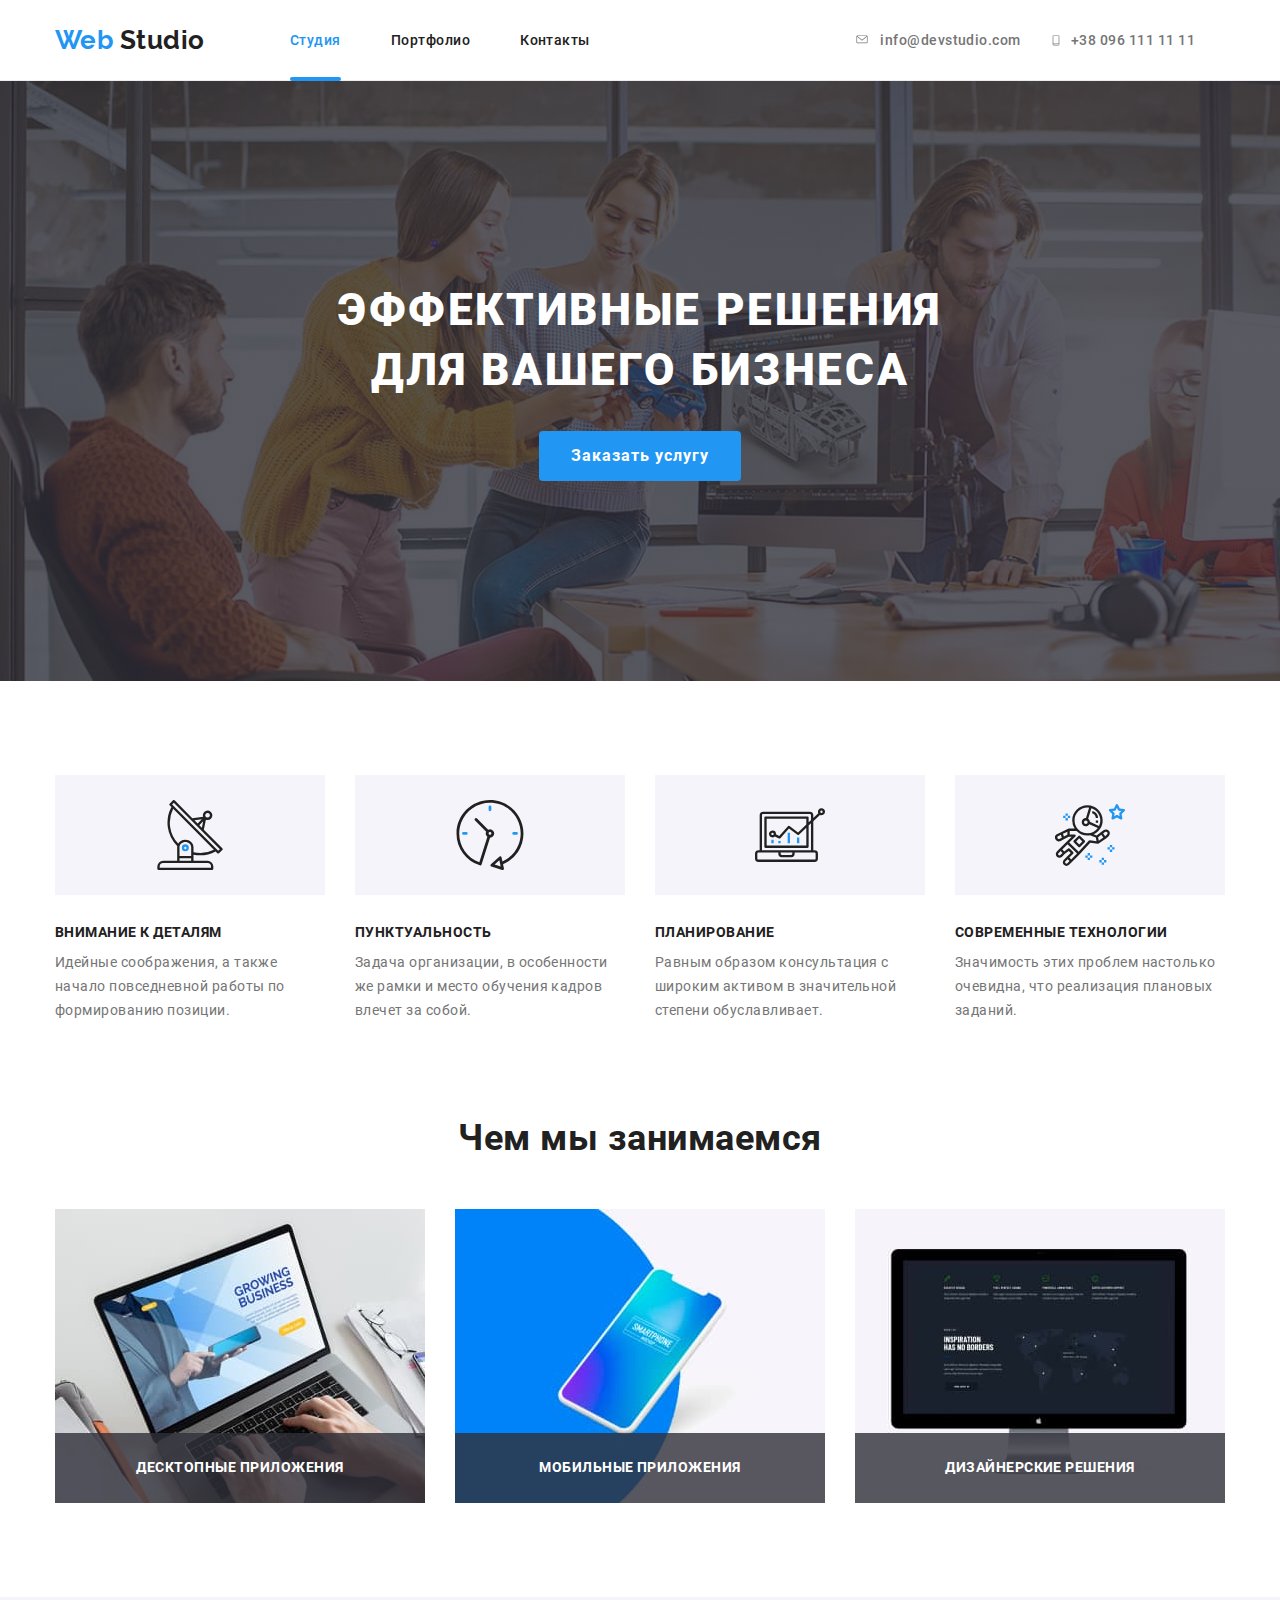
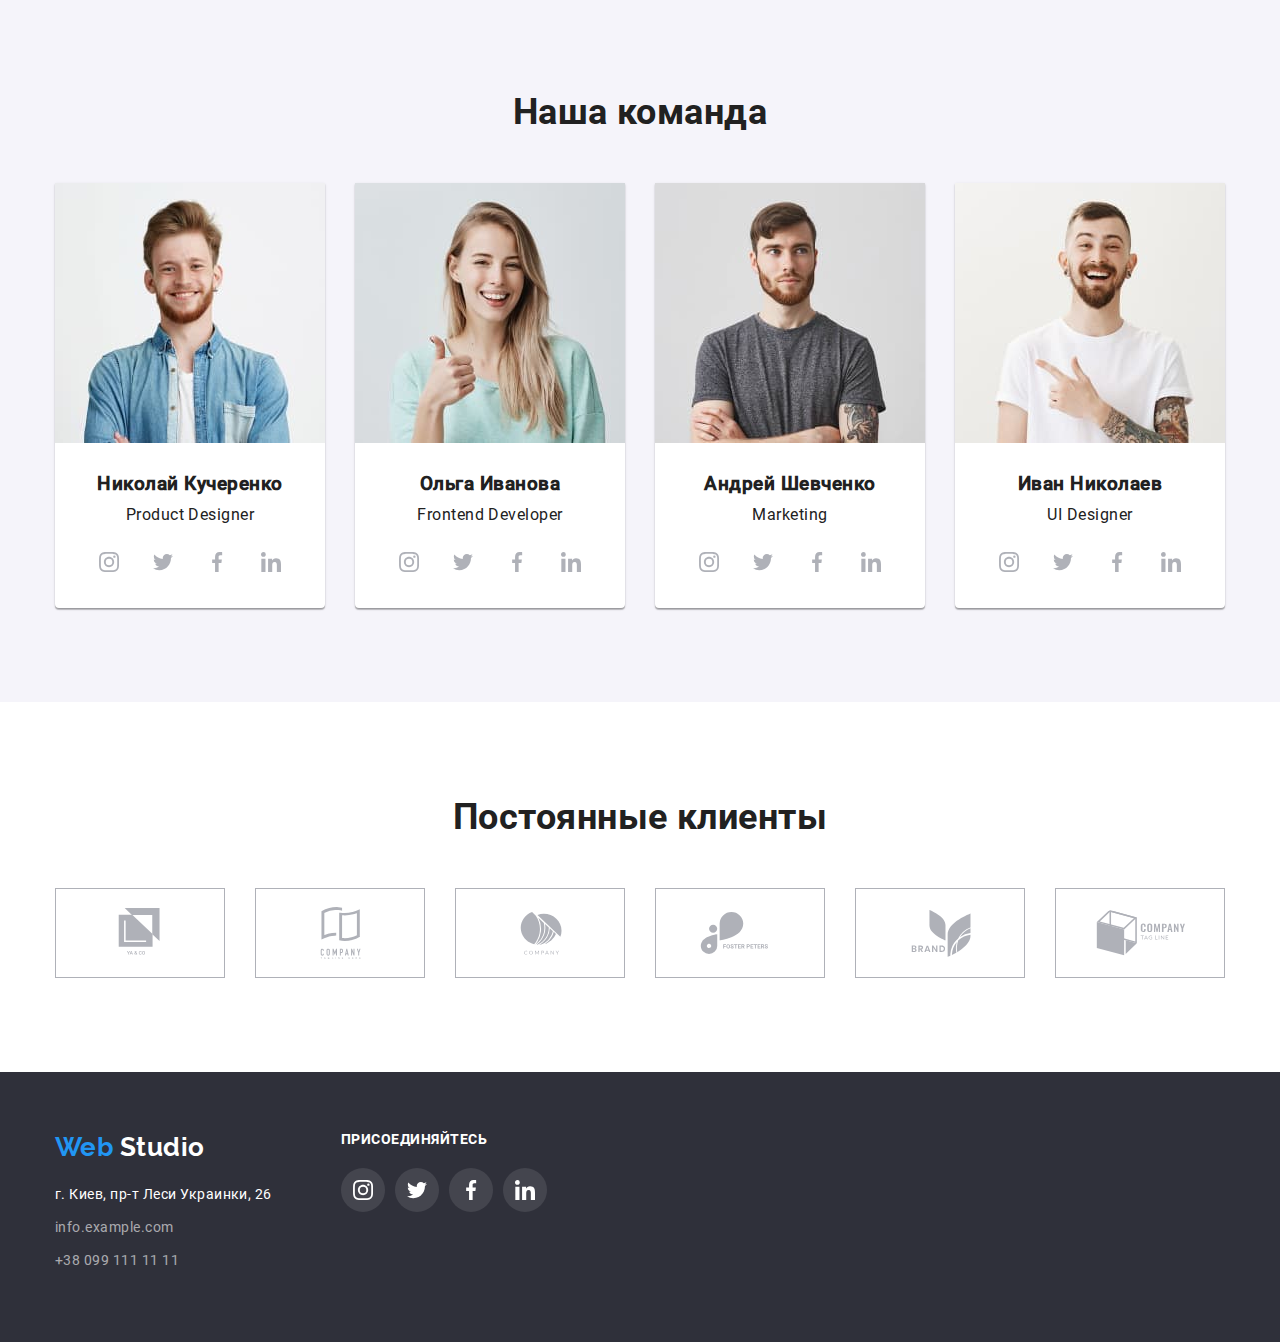
==== index.html @ d31ba844 "Добавляет йалы предидущей домашки" ====
<!DOCTYPE html>
<html lang="en">
<head>
    <meta charset="UTF-8">
    <meta name="viewport" content="width=device-width, initial-scale=1.0">
    <title>Web Studio</title>

    <link rel="stylesheet" href="./css/normaliza.css">
    <link rel="stylesheet" href="./css/style.css">
</head>
<body>
    <!--Top Menu-->
    <header class="header">           

        <div class="nav container">
                <a class="logo" href="./index.html">
                    <span class="logo--accent">Web</span> Studio
                </a>             
            
            <nav>
                <ul class="nav__list list">
                    <li class="nav__list-item">
                        <a class="link nav__link nav__link--active" href="./index.html">Студия</a>
                    </li>
                    <li class="nav__list-item">
                        <a class="link nav__link" href="./portfolio.html">Портфолио</a>
                    </li>
                    <li class="nav__list-item">
                        <a class="link nav__link" href="#contacts">Контакты</a>
                    </li>
                </ul>
            </nav>
            
            <ul class="nav__contacts list">
                <li class="nav__contacts-item">
                    <a class="link nav__contacts-link" href="mailto:info@devstudio.com">
                        <svg class="nav__contacts-icon" width=16 height=11.2>
                            <use href='./images/sprite.svg#icon-envelope'></use>
                        </svg>                        
                        info@devstudio.com
                    </a> 
                </li>
                <li class="nav__contacts-item">
                    <a class="link nav__contacts-link" href="tel:+380961111111">
                        <svg class="nav__contacts-icon" width=10 height=15>
                            <use href='./images/sprite.svg#icon-smartphone'></use>
                        </svg> 
                        +38 096 111 11 11
                    </a>
                </li>
            </ul>
        </div>
        
    </header>        
    <!--Header end-->             
      
    <main>
        <!--Hero section -->
        <section class="hero">                        
            <h1 class="hero__title">
                Эффективные решения <br>
                для вашего бизнеса
            </h1>
        
            <button type="button" class="btn main-btn hero__button">
                Заказать услугу
            </button>    
        </section>
      
        <!--Features Section-->
        <section class="features section--padding">
            <div class="container">
                <h2 class="features__title title--hidden">Особенности</h2> <!--скрыть-->
                
                <ul class="features__list list">

                    <!--Features item 1-->
                    <li class="features__list-item">
                        <div class="features__svg-container">
                            <svg class="features__item-icon">
                                <use href="./images/sprite.svg#icon-feature1"></use>
                            </svg>
                        </div>
                        <h3 class="item-title features__item-title">
                            Внимание к деталям
                        </h3>
                        <p class="features__item-text">
                            Идейные соображения, а также начало повседневной 
                            работы по формированию позиции.
                        </p>                  
                    </li>

                    <!--Features item 2-->
                    <li class="features__list-item  ">
                        <div class="features__svg-container">
                            <svg class="features__item-icon">
                                <use href="./images/sprite.svg#icon-feature2"></use>
                            </svg>
                        </div>
                        <h3 class="item-title features__item-title">
                            Пунктуальность
                        </h3>
                        <p class="features__item-text">
                            Задача организации, в особенности же рамки и место 
                            обучения кадров влечет за собой.
                        </p>
                    </li>

                        <!--Features item 3-->
                    <li class="features__list-item">
                        <div class="features__svg-container">
                            <svg class="features__item-icon">
                                <use href="./images/sprite.svg#icon-feature3"></use>
                            </svg>
                        </div>
                        <h3 class="item-title features__item-title">
                            Планирование
                        </h3>
                        <p class="features__item-text">
                            Равным образом консультация с широким активом в значительной 
                            степени обуславливает.
                        </p>
                    </li>


                <!--Features item 4-->
                    <li class="features__list-item">
                        <div class="features__svg-container">
                            <svg class="features__item-icon">
                                <use href="./images/sprite.svg#icon-feature4"></use>
                            </svg>
                        </div>
                        <h3 class="item-title features__item-title">
                            Современные технологии
                        </h3>
                        <p class="features__item-text">
                            Значимость этих проблем настолько очевидна, что реализация 
                            плановых заданий.
                        </p>
                    </li>
                </ul>
            </div>

        </section>
        <!--Features end-->

        <!--Activities Section-->
        <section class="activities">
            <div class="container activities__container">				
                <h2 class="section-title activities__title">
                    Чем мы занимаемся
                </h2>
                <ul class="activities__list list">
                    <li class="activities__list-item">
                        <img class="activities__item-img" src="./images/activities/activity1.jpg" alt="Десктопные приложения">
                        <h3 class="item-title activities__item-title">
                            Десктопные приложения
                        </h3>
                    </li>
                    <li class="activities__list-item">
                        <img class="activities__item-img" src="./images/activities/activity2.jpg" alt="Мобильные приложения">
                        <h3 class="item-title activities__item-title">
                            Мобильные приложения
                        </h3>
                    </li>
                    <li class="activities__list-item">
                        <img class="activities__item-img" src="./images/activities/activity3.jpg" alt="Дизайнерские решения">
                        <h3 class="item-title activities__item-title">
                            Дизайнерские решения
                        </h3>              
                    </li>
                </ul>
            </div>
        </section>

        <!--Team Section-->
        <section class="team section--padding">
            <div class="container">
                
                <h2 class="section-title team__title">
                    Наша команда
                </h2>
    
                <ul class="team__list list">
                
                    <!--Team-card 1-->
                    <li class="team__card">
                        <img class="team__card-img" src="images/team/desktop/card1.jpg" alt="Николай Кучеренко" width="270">
                                           
                        <h3 class="team__card-name">
                            Николай Кучеренко
                        </h3>                    
                        <p class="team__card-position">
                            Product Designer
                        </p>
                        <ul class="list social-links">
                            <li class="social-links__item">
                                <a class="social-link" href="#" aria-label="Instagramm">
                                    <svg class="social-link__icon">
                                        <use href="./images/sprite.svg#icon-instagram"></use>
                                    </svg>
                                </a>
                            </li>
                            <li class="social-links__item">
                                <a class="social-link" href="#" aria-label="Twitter">
                                    <svg class="social-link__icon">
                                        <use href="./images/sprite.svg#icon-twitter"></use>
                                    </svg>
                                </a>
                            </li>
                            <li class="social-links__item">
                                <a class="social-link" href="#" aria-label="Facebook">
                                    <svg class="social-link__icon">
                                        <use href="./images/sprite.svg#icon-facebook"></use>
                                    </svg>
                                </a>
                            </li>
                            <li class="social-links__item">
                                <a class="social-link" href="#" aria-label="LinkedIn">
                                    <svg class="social-link__icon">
                                        <use href="./images/sprite.svg#icon-linkedin"></use>
                                    </svg>
                                </a>
                            </li>
                        </ul>
                    </li>
    
                    <!--Team-card 2-->
                    <li class="team__card">
                        <img class="team__card-img" src="images/team/desktop/card2.jpg" alt="Ольга Иванова" width="270">
                                           
                        <h3 class="team__card-name">
                            Ольга Иванова
                        </h3>                    
                        <p class="team__card-position">
                            Frontend Developer
                        </p>
                        <ul class="list social-links">
                            <li class="social-links__item">
                                <a class="social-link" href="#" aria-label="Instagramm">
                                    <svg class="social-link__icon">
                                        <use href="./images/sprite.svg#icon-instagram"></use>
                                    </svg>
                                </a>
                            </li>
                            <li class="social-links__item">
                                <a class="social-link" href="#" aria-label="Twitter">
                                    <svg class="social-link__icon">
                                        <use href="./images/sprite.svg#icon-twitter"></use>
                                    </svg>
                                </a>
                            </li>
                            <li class="social-links__item">
                                <a class="social-link" href="#" aria-label="Facebook">
                                    <svg class="social-link__icon">
                                        <use href="./images/sprite.svg#icon-facebook"></use>
                                    </svg>
                                </a>
                            </li>
                            <li class="social-links__item">
                                <a class="social-link" href="#" aria-label="LinkedIn">
                                    <svg class="social-link__icon">
                                        <use href="./images/sprite.svg#icon-linkedin"></use>
                                    </svg>
                                </a>
                            </li>
                        </ul>
                    </li>
    
                    <!--Team-card 3-->
                    <li class="team__card">
                        <img class="team__card-img" src="images/team/desktop/card3.jpg" alt="Андрей Шевченко" width="270">
                                           
                        <h3 class="team__card-name">
                            Андрей Шевченко
                        </h3>                    
                        <p class="team__card-position">
                            Marketing
                        </p>
                        <ul class="list social-links">
                            <li class="social-links__item">
                                <a class="social-link" href="#" aria-label="Instagramm">
                                    <svg class="social-link__icon">
                                        <use href="./images/sprite.svg#icon-instagram"></use>
                                    </svg>
                                </a>
                            </li>
                            <li class="social-links__item">
                                <a class="social-link" href="#" aria-label="Twitter">
                                    <svg class="social-link__icon">
                                        <use href="./images/sprite.svg#icon-twitter"></use>
                                    </svg>
                                </a>
                            </li>
                            <li class="social-links__item">
                                <a class="social-link" href="#" aria-label="Facebook">
                                    <svg class="social-link__icon">
                                        <use href="./images/sprite.svg#icon-facebook"></use>
                                    </svg>
                                </a>
                            </li>
                            <li class="social-links__item">
                                <a class="social-link" href="#" aria-label="LinkedIn">
                                    <svg class="social-link__icon">
                                        <use href="./images/sprite.svg#icon-linkedin"></use>
                                    </svg>
                                </a>
                            </li>
                        </ul>
                    </li>
    
                    <!--Team-card 4-->
                    <li class="team__card">
                        <img class="team__card-img" src="images/team/desktop/card4.jpg" alt="Иван Николаев" width="270">
                                           
                        <h3 class="team__card-name">
                            Иван Николаев
                        </h3>                    
                        <p class="team__card-position">
                            UI Designer
                        </p>
                        <ul class="list social-links">
                            <li class="social-links__item">
                                <a class="social-link" href="#" aria-label="Instagramm">
                                    <svg class="social-link__icon">
                                        <use href="./images/sprite.svg#icon-instagram"></use>
                                    </svg>
                                </a>
                            </li>
                            <li class="social-links__item">
                                <a class="social-link" href="#" aria-label="Twitter">
                                    <svg class="social-link__icon">
                                        <use href="./images/sprite.svg#icon-twitter"></use>
                                    </svg>
                                </a>
                            </li>
                            <li class="social-links__item">
                                <a class="social-link" href="#" aria-label="Facebook">
                                    <svg class="social-link__icon">
                                        <use href="./images/sprite.svg#icon-facebook"></use>
                                    </svg>
                                </a>
                            </li>
                            <li class="social-links__item">
                                <a class="social-link" href="#" aria-label="LinkedIn">
                                    <svg class="social-link__icon">
                                        <use href="./images/sprite.svg#icon-linkedin"></use>
                                    </svg>
                                </a>
                            </li>
                        </ul>
                    </li>
                </ul>
            </div>
        </section>
        <!--Team end-->

        <!--Clients Section-->
        <section class="clients section--padding">
            <div class="container">
                <h2 class="section-title clients__title">
                    Постоянные клиенты
                </h2>
                <ul class="clients__list list">
                    <li class="clients__item">
                        <a class="clients__link" href="">
                            <svg class="clients__logo">
                                <use href="./images/sprite.svg#icon-logo1"></use>
                            </svg>
                        </a>
                    </li>
                    <li class="clients__item">
                        <a class="clients__link" href="">
                            <svg class="clients__logo">
                                <use href="./images/sprite.svg#icon-logo2"></use>
                            </svg>
                        </a>
                    </li>
                    <li class="clients__item">
                        <a class="clients__link" href="">
                            <svg class="clients__logo">
                                <use href="./images/sprite.svg#icon-logo3"></use>
                            </svg>
                        </a>
                    </li>
                    <li class="clients__item">
                        <a class="clients__link" href="">
                            <svg class="clients__logo">
                                <use href="./images/sprite.svg#icon-logo4"></use>
                            </svg>
                        </a>
                    </li>
                    <li class="clients__item">
                        <a class="clients__link" href="">
                            <svg class="clients__logo">
                                <use href="./images/sprite.svg#icon-logo5"></use>
                            </svg>
                        </a>
                    </li>
                    <li class="clients__item">
                        <a class="clients__link" href="">
                            <svg class="clients__logo">
                                <use href="./images/sprite.svg#icon-logo6"></use>
                            </svg>
                        </a>
                    </li>
                </ul></div>
        </section>
        <!--Clients end-->
    </main>
    <!--Main end-->

    <!--Footer-->
    <footer class="footer" id="contacts">
        <div class="container footer__container">
            <div class="footer__contacts-container">				
                <a class="logo logo--inverse footer__logo" href="./index.html">
                    <span class="logo--accent">Web</span> Studio
                </a>
                <address class="footer__address footer__contacts-item">
                    г. Киев, пр-т Леси Украинки, 26
                </address>
                <p class="footer__contacts-item">
                    <a class="footer__contacts-link" href="mailto:info.example.com">info.example.com</a>
                </p>
                <p class="footer__contacts-item">
                    <a class="footer__contacts-link" href="tel:+380991111111"> +38 099 111 11 11</a>
                </p>
            </div>
            <div class="footer__social-links">
                <b class="footer__action-text">
                    Присоединяйтесь
                </b>
                <ul class="list social-links">
                    <li class="social-links__item">
                        <a class="social-link footer__social-link" href="#" aria-label="Instagramm">
                            <svg class="social-link__icon">
                                <use href="./images/sprite.svg#icon-instagram"></use>
                            </svg>
                        </a>
                    </li>
                    <li class="social-links__item">
                        <a class="social-link footer__social-link" href="#" aria-label="Twitter">
                            <svg class="social-link__icon">
                                <use href="./images/sprite.svg#icon-twitter"></use>
                            </svg>
                        </a>
                    </li>
                    <li class="social-links__item">
                        <a class="social-link footer__social-link" href="#" aria-label="Facebook">
                            <svg class="social-link__icon">
                                <use href="./images/sprite.svg#icon-facebook"></use>
                            </svg>
                        </a>
                    </li>
                    <li class="social-links__item">
                        <a class="social-link footer__social-link" href="#" aria-label="LinkedIn">
                            <svg class="social-link__icon">
                                <use href="./images/sprite.svg#icon-linkedin"></use>
                            </svg>
                        </a>
                    </li>
                </ul>
            </div>
        </div>
        
    </footer>

</body>
</html>
---- css/normaliza.css ----
/*! normalize.css v8.0.1 | MIT License | github.com/necolas/normalize.css */

/* Document
   ========================================================================== */

/**
 * 1. Correct the line height in all browsers.
 * 2. Prevent adjustments of font size after orientation changes in iOS.
 */

 html {
    line-height: 1.15; /* 1 */
    -webkit-text-size-adjust: 100%; /* 2 */
  }
  
  /* Sections
     ========================================================================== */
  
  /**
   * Remove the margin in all browsers.
   */
  
  body {
    margin: 0;
  }
  
  /**
   * Render the `main` element consistently in IE.
   */
  
  main {
    display: block;
  }
  
  /**
   * Correct the font size and margin on `h1` elements within `section` and
   * `article` contexts in Chrome, Firefox, and Safari.
   */
  
  h1 {
    font-size: 2em;
    margin: 0.67em 0;
  }
  
  /* Grouping content
     ========================================================================== */
  
  /**
   * 1. Add the correct box sizing in Firefox.
   * 2. Show the overflow in Edge and IE.
   */
  
  hr {
    box-sizing: content-box; /* 1 */
    height: 0; /* 1 */
    overflow: visible; /* 2 */
  }
  
  /**
   * 1. Correct the inheritance and scaling of font size in all browsers.
   * 2. Correct the odd `em` font sizing in all browsers.
   */
  
  pre {
    font-family: monospace, monospace; /* 1 */
    font-size: 1em; /* 2 */
  }
  
  /* Text-level semantics
     ========================================================================== */
  
  /**
   * Remove the gray background on active links in IE 10.
   */
  
  a {
    background-color: transparent;
  }
  
  /**
   * 1. Remove the bottom border in Chrome 57-
   * 2. Add the correct text decoration in Chrome, Edge, IE, Opera, and Safari.
   */
  
  abbr[title] {
    border-bottom: none; /* 1 */
    text-decoration: underline; /* 2 */
    text-decoration: underline dotted; /* 2 */
  }
  
  /**
   * Add the correct font weight in Chrome, Edge, and Safari.
   */
  
  b,
  strong {
    font-weight: bolder;
  }
  
  /**
   * 1. Correct the inheritance and scaling of font size in all browsers.
   * 2. Correct the odd `em` font sizing in all browsers.
   */
  
  code,
  kbd,
  samp {
    font-family: monospace, monospace; /* 1 */
    font-size: 1em; /* 2 */
  }
  
  /**
   * Add the correct font size in all browsers.
   */
  
  small {
    font-size: 80%;
  }
  
  /**
   * Prevent `sub` and `sup` elements from affecting the line height in
   * all browsers.
   */
  
  sub,
  sup {
    font-size: 75%;
    line-height: 0;
    position: relative;
    vertical-align: baseline;
  }
  
  sub {
    bottom: -0.25em;
  }
  
  sup {
    top: -0.5em;
  }
  
  /* Embedded content
     ========================================================================== */
  
  /**
   * Remove the border on images inside links in IE 10.
   */
  
  img {
    border-style: none;
  }
  
  /* Forms
     ========================================================================== */
  
  /**
   * 1. Change the font styles in all browsers.
   * 2. Remove the margin in Firefox and Safari.
   */
  
  button,
  input,
  optgroup,
  select,
  textarea {
    font-family: inherit; /* 1 */
    font-size: 100%; /* 1 */
    line-height: 1.15; /* 1 */
    margin: 0; /* 2 */
  }
  
  /**
   * Show the overflow in IE.
   * 1. Show the overflow in Edge.
   */
  
  button,
  input { /* 1 */
    overflow: visible;
  }
  
  /**
   * Remove the inheritance of text transform in Edge, Firefox, and IE.
   * 1. Remove the inheritance of text transform in Firefox.
   */
  
  button,
  select { /* 1 */
    text-transform: none;
  }
  
  /**
   * Correct the inability to style clickable types in iOS and Safari.
   */
  
  button,
  [type="button"],
  [type="reset"],
  [type="submit"] {
    -webkit-appearance: button;
  }
  
  /**
   * Remove the inner border and padding in Firefox.
   */
  
  button::-moz-focus-inner,
  [type="button"]::-moz-focus-inner,
  [type="reset"]::-moz-focus-inner,
  [type="submit"]::-moz-focus-inner {
    border-style: none;
    padding: 0;
  }
  
  /**
   * Restore the focus styles unset by the previous rule.
   */
  
  button:-moz-focusring,
  [type="button"]:-moz-focusring,
  [type="reset"]:-moz-focusring,
  [type="submit"]:-moz-focusring {
    outline: 1px dotted ButtonText;
  }
  
  /**
   * Correct the padding in Firefox.
   */
  
  fieldset {
    padding: 0.35em 0.75em 0.625em;
  }
  
  /**
   * 1. Correct the text wrapping in Edge and IE.
   * 2. Correct the color inheritance from `fieldset` elements in IE.
   * 3. Remove the padding so developers are not caught out when they zero out
   *    `fieldset` elements in all browsers.
   */
  
  legend {
    box-sizing: border-box; /* 1 */
    color: inherit; /* 2 */
    display: table; /* 1 */
    max-width: 100%; /* 1 */
    padding: 0; /* 3 */
    white-space: normal; /* 1 */
  }
  
  /**
   * Add the correct vertical alignment in Chrome, Firefox, and Opera.
   */
  
  progress {
    vertical-align: baseline;
  }
  
  /**
   * Remove the default vertical scrollbar in IE 10+.
   */
  
  textarea {
    overflow: auto;
  }
  
  /**
   * 1. Add the correct box sizing in IE 10.
   * 2. Remove the padding in IE 10.
   */
  
  [type="checkbox"],
  [type="radio"] {
    box-sizing: border-box; /* 1 */
    padding: 0; /* 2 */
  }
  
  /**
   * Correct the cursor style of increment and decrement buttons in Chrome.
   */
  
  [type="number"]::-webkit-inner-spin-button,
  [type="number"]::-webkit-outer-spin-button {
    height: auto;
  }
  
  /**
   * 1. Correct the odd appearance in Chrome and Safari.
   * 2. Correct the outline style in Safari.
   */
  
  [type="search"] {
    -webkit-appearance: textfield; /* 1 */
    outline-offset: -2px; /* 2 */
  }
  
  /**
   * Remove the inner padding in Chrome and Safari on macOS.
   */
  
  [type="search"]::-webkit-search-decoration {
    -webkit-appearance: none;
  }
  
  /**
   * 1. Correct the inability to style clickable types in iOS and Safari.
   * 2. Change font properties to `inherit` in Safari.
   */
  
  ::-webkit-file-upload-button {
    -webkit-appearance: button; /* 1 */
    font: inherit; /* 2 */
  }
  
  /* Interactive
     ========================================================================== */
  
  /*
   * Add the correct display in Edge, IE 10+, and Firefox.
   */
  
  details {
    display: block;
  }
  
  /*
   * Add the correct display in all browsers.
   */
  
  summary {
    display: list-item;
  }
  
  /* Misc
     ========================================================================== */
  
  /**
   * Add the correct display in IE 10+.
   */
  
  template {
    display: none;
  }
  
  /**
   * Add the correct display in IE 10.
   */
  
  [hidden] {
    display: none;
  }
---- css/style.css ----
/*Roboto regular, bold, medium, black
Raleway bold*/
/*Logo*/
@font-face {
  font-family: "Raleway-Bold";
  src: url(/css/fonts/Raleway-Bold.ttf);
  font-style: normal;
  font-weight: 700;
}

/*headers*/
@font-face {
  font-family: "Roboto-Bold";
  src: url(/css/fonts/Roboto-Bold.ttf);
  font-style: normal;
  font-weight: 700;
}

/*hero header*/
@font-face {
  font-family: "Roboto-Black";
  src: url(/css/fonts/Roboto-Black.ttf);
  font-style: normal;
  font-weight: 900;
}

/*nav links*/
@font-face {
  font-family: "Roboto-Medium";
  src: url(/css/fonts/Roboto-Medium.ttf);
  font-style: normal;
  font-weight: 500;
}

/*paragraphs*/
@font-face {
  font-family: "Roboto-Regular";
  src: url(/css/fonts/Roboto-Regular.ttf);
  font-style: normal;
  font-weight: 400;
}

:root {
  --accent: #2196F3;
  --main-bg: #fff;
  --secondary-bg: #F5F4FA;
  --activity-title-bg: rgba(47, 48, 58, 0.8);
  --main-text: #212121;
  --secondary-text: #757575;
  --light-text: #ffffff;
  --social-links: #AFB1B8;
  --footer-contacts: rgba(255, 255, 255, 0.6);
  --footer-bg: #2F303A;
  --footer-social-bg: rgba(255, 255, 255, 0.1);
  --nav-underline: #ECECEC;
  --item-border: #EEEEEE;
}

/*common*/
html {
  -webkit-box-sizing: border-box;
          box-sizing: border-box;
}

*, *::before, *::after {
  -webkit-box-sizing: inherit;
          box-sizing: inherit;
}

body {
  color: var(--main-text);
  background-color: var(--main-bg);
  font-family: "Roboto-Bold", sans-serif;
  letter-spacing: 0.03em;
}

h1, h2, h3, p {
  margin: 0;
}

a {
  text-decoration: none;
  color: var(--main-text);
}

a:hover {
  cursor: pointer;
}

.container {
  width: 1200px;
  padding-left: 15px;
  padding-right: 15px;
  margin: auto;
}

.link {
  display: -webkit-box;
  display: -ms-flexbox;
  display: flex;
  font-family: "Roboto-Medium", sans-serif;
  -webkit-transition: color 250ms cubic-bezier(0.4, 0, 0.2, 1);
  transition: color 250ms cubic-bezier(0.4, 0, 0.2, 1);
}

.link:hover, .link:focus {
  color: var(--accent);
  -webkit-transition: color 250ms cubic-bezier(0.4, 0, 0.2, 1);
  transition: color 250ms cubic-bezier(0.4, 0, 0.2, 1);
}

.list {
  margin: 0;
  padding: 0;
  list-style: none;
  color: var(--main-text);
  display: -webkit-box;
  display: -ms-flexbox;
  display: flex;
}

.social-links {
  -webkit-box-pack: center;
      -ms-flex-pack: center;
          justify-content: center;
}

.social-links__item:not(:last-child) {
  margin-right: 10px;
}

.social-link {
  display: -webkit-box;
  display: -ms-flexbox;
  display: flex;
  -webkit-box-pack: center;
      -ms-flex-pack: center;
          justify-content: center;
  -webkit-box-align: center;
      -ms-flex-align: center;
          align-items: center;
  width: 44px;
  height: 44px;
  border-radius: 50%;
  background-color: var(--main-bg);
  color: var(--social-links);
  -webkit-transition: all 250ms cubic-bezier(0.4, 0, 0.2, 1);
  transition: all 250ms cubic-bezier(0.4, 0, 0.2, 1);
}

.social-link:hover, .social-link:focus {
  color: var(--light-text);
  background-color: var(--accent);
  -webkit-transition: all 250ms cubic-bezier(0.4, 0, 0.2, 1);
  transition: all 250ms cubic-bezier(0.4, 0, 0.2, 1);
}

.social-link__icon {
  width: 20px;
  height: 20px;
  fill: currentColor;
}

.logo {
  display: block;
  font-size: 26px;
  line-height: 1.19;
  font-family: "Raleway-Bold", sans-serif;
}

.logo--accent {
  color: var(--accent);
}

.logo--inverse {
  color: var(--light-text);
}

.btn {
  display: block;
  font-size: 16px;
  border: none;
  border-radius: 4px;
}

.btn:hover, .btn:focus {
  cursor: pointer;
}

.main-btn {
  color: var(--light-text);
  background-color: var(--accent);
  line-height: 1.875;
  letter-spacing: 0.06em;
}

.section--padding {
  padding: 94px 0;
}

.section-title {
  font-size: 36px;
  line-height: 1.17;
  text-align: center;
}

.title--hidden {
  height: 0;
  width: 0;
  margin: 0;
  overflow: hidden;
}

.item-title {
  font-size: 14px;
  line-height: 1.14;
}

/*HEADER*/
.header {
  border-bottom: 1px solid var(--nav-underline);
}

/*******Nav******/
.nav {
  display: -webkit-box;
  display: -ms-flexbox;
  display: flex;
  -webkit-box-align: center;
      -ms-flex-align: center;
          align-items: center;
}

.nav__list {
  display: -webkit-box;
  display: -ms-flexbox;
  display: flex;
  margin-left: 85px;
}

.nav__list-item:not(:last-child) {
  margin-right: 50px;
}

.nav__link {
  display: block;
  padding-top: 32px;
  padding-bottom: 32px;
  font-size: 14px;
  position: relative;
}

.nav__link--active {
  color: var(--accent);
}

.nav__link--active::after {
  content: '';
  display: block;
  width: 100%;
  height: 4px;
  border-radius: 2px;
  background-color: var(--accent);
  position: absolute;
  top: 77px;
}

.nav__contacts {
  display: -webkit-box;
  display: -ms-flexbox;
  display: flex;
  margin-left: auto;
}

.nav__contacts-item {
  margin-right: 30px;
}

.nav__contacts-link {
  -webkit-box-align: center;
      -ms-flex-align: center;
          align-items: center;
  font-size: 14px;
  color: var(--secondary-text);
}

.nav__contacts-icon {
  margin-right: 10px;
  fill: currentColor;
}

/*HEADER END*/
/*MAIN*/
/*Hero section*/
.hero {
  min-height: 600px;
  padding-top: 200px;
  background-image: -webkit-gradient(linear, left top, left bottom, from(rgba(47, 48, 58, 0.8))), url(../images/hero/header-desktop-img.jpg);
  background-image: linear-gradient(rgba(47, 48, 58, 0.8)), url(../images/hero/header-desktop-img.jpg);
  background-repeat: no-repeat;
  background-size: cover;
  color: var(--light-text);
}

.hero__title {
  margin-bottom: 30px;
  margin-left: auto;
  margin-right: auto;
  font-family: "Roboto-Black", sans-serif;
  font-size: 44px;
  line-height: 1.36;
  letter-spacing: 0.06em;
  text-transform: uppercase;
  text-align: center;
}

.hero__button {
  margin-left: auto;
  margin-right: auto;
  padding: 10px 32px;
  color: currentColor;
}

/*Features section*/
.features__list {
  display: -webkit-box;
  display: -ms-flexbox;
  display: flex;
}

.features__list-item:not(:last-child) {
  margin-right: 30px;
}

.features__svg-container {
  display: -webkit-box;
  display: -ms-flexbox;
  display: flex;
  padding: 25px 100px;
  background-color: var(--secondary-bg);
  margin-bottom: 30px;
}

.features__item-icon {
  height: 70px;
  width: 70px;
  color: currentColor;
}

.features__item-title {
  margin-bottom: 10px;
  text-transform: uppercase;
}

.features__item-text {
  font-family: "Roboto-Regular", sans-serif;
  font-size: 14px;
  line-height: 1.71;
  color: var(--secondary-text);
}

/*Activities secton*/
.activities__container {
  padding-bottom: 94px;
}

.activities__title {
  margin-bottom: 50px;
}

.activities__list {
  display: -webkit-box;
  display: -ms-flexbox;
  display: flex;
}

.activities__list-item {
  width: calc((100%-2*30px)/3);
  position: relative;
}

.activities__list-item:not(:last-child) {
  margin-right: 30px;
}

.activities__item-img {
  display: block;
}

.activities__item-title {
  position: absolute;
  width: 100%;
  bottom: 0;
  padding-top: 27px;
  padding-bottom: 27px;
  background-color: var(--activity-title-bg);
  text-align: center;
  text-transform: uppercase;
  color: var(--light-text);
}

/*Team section*/
.team {
  background-color: var(--secondary-bg);
}

.team__title {
  margin-bottom: 50px;
}

.team__list {
  display: -webkit-box;
  display: -ms-flexbox;
  display: flex;
}

.team__card {
  width: calc((100%-3*30px)/4);
  padding-bottom: 24px;
  font-size: 16px;
  line-height: 1.19;
  background-color: var(--main-bg);
  text-align: center;
  -webkit-box-shadow: 0px 2px 1px rgba(0, 0, 0, 0.2), 0px 1px 1px rgba(0, 0, 0, 0.14), 0px 1px 3px rgba(0, 0, 0, 0.12);
          box-shadow: 0px 2px 1px rgba(0, 0, 0, 0.2), 0px 1px 1px rgba(0, 0, 0, 0.14), 0px 1px 3px rgba(0, 0, 0, 0.12);
  border-radius: 0px 0px 4px 4px;
}

.team__card:not(:last-child) {
  margin-right: 30px;
}

.team__card-img {
  display: block;
  margin-bottom: 30px;
}

.team__card-name {
  margin-bottom: 10px;
  font-family: "Roboto-Medium", sans-serif;
}

.team__card-position {
  margin-bottom: 16px;
  font-family: "Roboto-Regular", sans-serif;
}

/*CLients section*/
.clients__title {
  margin-bottom: 50px;
}

.clients__list {
  display: -webkit-box;
  display: -ms-flexbox;
  display: flex;
  -ms-flex-wrap: wrap;
      flex-wrap: wrap;
}

.clients__item:not(:last-child) {
  margin-right: 30px;
}

.clients__link {
  display: -webkit-box;
  display: -ms-flexbox;
  display: flex;
  -webkit-box-align: center;
      -ms-flex-align: center;
          align-items: center;
  -webkit-box-pack: center;
      -ms-flex-pack: center;
          justify-content: center;
  width: 170px;
  height: 90px;
  border: 1px solid var(--social-links);
  color: var(--social-links);
  -webkit-transition: all 250ms cubic-bezier(0.4, 0, 0.2, 1);
  transition: all 250ms cubic-bezier(0.4, 0, 0.2, 1);
}

.clients__link:hover {
  color: var(--accent);
  border: 1px solid var(--accent);
  -webkit-transition: all 250ms cubic-bezier(0.4, 0, 0.2, 1);
  transition: all 250ms cubic-bezier(0.4, 0, 0.2, 1);
}

.clients__logo {
  fill: currentColor;
}

/*MAIN END*/
/*FOOTER*/
.footer {
  color: var(--light-text);
  font-family: "Roboto-Regular";
  font-size: 14px;
  line-height: 1.71;
  background-color: var(--footer-bg);
}

.footer__container {
  padding-top: 60px;
  padding-bottom: 60px;
  display: -webkit-box;
  display: -ms-flexbox;
  display: flex;
}

.footer__contacts-container {
  margin-right: 69px;
}

.footer__logo {
  margin-bottom: 20px;
}

.footer__contacts-item {
  margin-bottom: 9px;
}

.footer__address {
  font-style: normal;
}

.footer__contacts-link {
  color: var(--footer-contacts);
}

.footer__action-text {
  display: block;
  margin-bottom: 20px;
  font-family: "Roboto-Bold";
  font-style: normal;
  text-transform: uppercase;
  line-height: 1.14;
}

.footer__social-link {
  color: var(--light-text);
  background-color: var(--footer-social-bg);
}

/*PORTFOLIO*/
.filters {
  margin-bottom: 50px;
}

.filters__content {
  display: -webkit-box;
  display: -ms-flexbox;
  display: flex;
  -webkit-box-pack: center;
      -ms-flex-pack: center;
          justify-content: center;
}

.filters__radio-btn {
  width: 0;
  height: 0;
  margin: 0;
}

.filters__btn {
  padding: 6px 22px;
  font-family: "Roboto-Medium", sans-serif;
  line-height: 1.625;
  background-color: var(--secondary-bg);
  -webkit-transition: all 250ms cubic-bezier(0.4, 0, 0.2, 1);
  transition: all 250ms cubic-bezier(0.4, 0, 0.2, 1);
}

.filters__radio-btn:checked + .filters__btn, .filters__btn:hover, .filters__btn:focus {
  cursor: pointer;
  outline: none;
  background-color: var(--accent);
  color: var(--light-text);
  -webkit-box-shadow: 0px 2px 2px rgba(0, 0, 0, 0.12), 0px 1px 2px rgba(0, 0, 0, 0.08), 0px 3px 1px rgba(0, 0, 0, 0.1);
          box-shadow: 0px 2px 2px rgba(0, 0, 0, 0.12), 0px 1px 2px rgba(0, 0, 0, 0.08), 0px 3px 1px rgba(0, 0, 0, 0.1);
  -webkit-transition: all 250ms cubic-bezier(0.4, 0, 0.2, 1);
  transition: all 250ms cubic-bezier(0.4, 0, 0.2, 1);
}

.filters__btn:not(:last-child) {
  margin-right: 8px;
}

.projects__list {
  display: -webkit-box;
  display: -ms-flexbox;
  display: flex;
  -ms-flex-wrap: wrap;
      flex-wrap: wrap;
}

.projects__item {
  width: 370px;
  -webkit-transition: all 250ms cubic-bezier(0.4, 0, 0.2, 1);
  transition: all 250ms cubic-bezier(0.4, 0, 0.2, 1);
}

.projects__item:hover, .projects__item:focus {
  -webkit-box-sizing: border-box;
          box-sizing: border-box;
  -webkit-box-shadow: 1px 4px 6px rgba(0, 0, 0, 0.16), 0px 4px 4px rgba(0, 0, 0, 0.06), 0px 1px 1px rgba(0, 0, 0, 0.12);
          box-shadow: 1px 4px 6px rgba(0, 0, 0, 0.16), 0px 4px 4px rgba(0, 0, 0, 0.06), 0px 1px 1px rgba(0, 0, 0, 0.12);
  -webkit-transition: all 250ms cubic-bezier(0.4, 0, 0.2, 1);
  transition: all 250ms cubic-bezier(0.4, 0, 0.2, 1);
}

.projects__item:not(:nth-child(3n)) {
  margin-right: 30px;
}

.projects__item:not(:nth-last-child(-n+3)) {
  margin-bottom: 30px;
}

.projects__item-preview {
  position: relative;
}

.projects__item-description {
  position: absolute;
  overflow: hidden;
  height: 0;
  width: 100%;
  bottom: 0;
  padding: 0;
  -webkit-transition: all 250ms cubic-bezier(0.4, 0, 0.2, 1);
  transition: all 250ms cubic-bezier(0.4, 0, 0.2, 1);
  background-color: var(--accent);
  color: var(--light-text);
  font-family: "Roboto-Normal", sans-serif;
  font-size: 16px;
  line-height: 1.56;
}

.projects__item:hover .projects__item-description,
.projects__item:focus .projects__item-description {
  height: 100%;
  padding: 63px 24px;
  -webkit-transition: all 250ms cubic-bezier(0.4, 0, 0.2, 1);
  transition: all 250ms cubic-bezier(0.4, 0, 0.2, 1);
}

.projects__item-img {
  display: block;
}

.projects__item-content {
  padding: 20px 24px;
  border-bottom: 1px solid var(--item-border);
  border-right: 1px solid var(--item-border);
  border-left: 1px solid var(--item-border);
}

.projects__item-title {
  font-size: 18px;
  line-height: 2;
  letter-spacing: 0.06em;
  margin-bottom: 4px;
}

.projects__item-category {
  font-family: "Roboto-Normal", sans-serif;
  color: var(--secondary-text);
  font-size: 16px;
  line-height: 1.875;
}
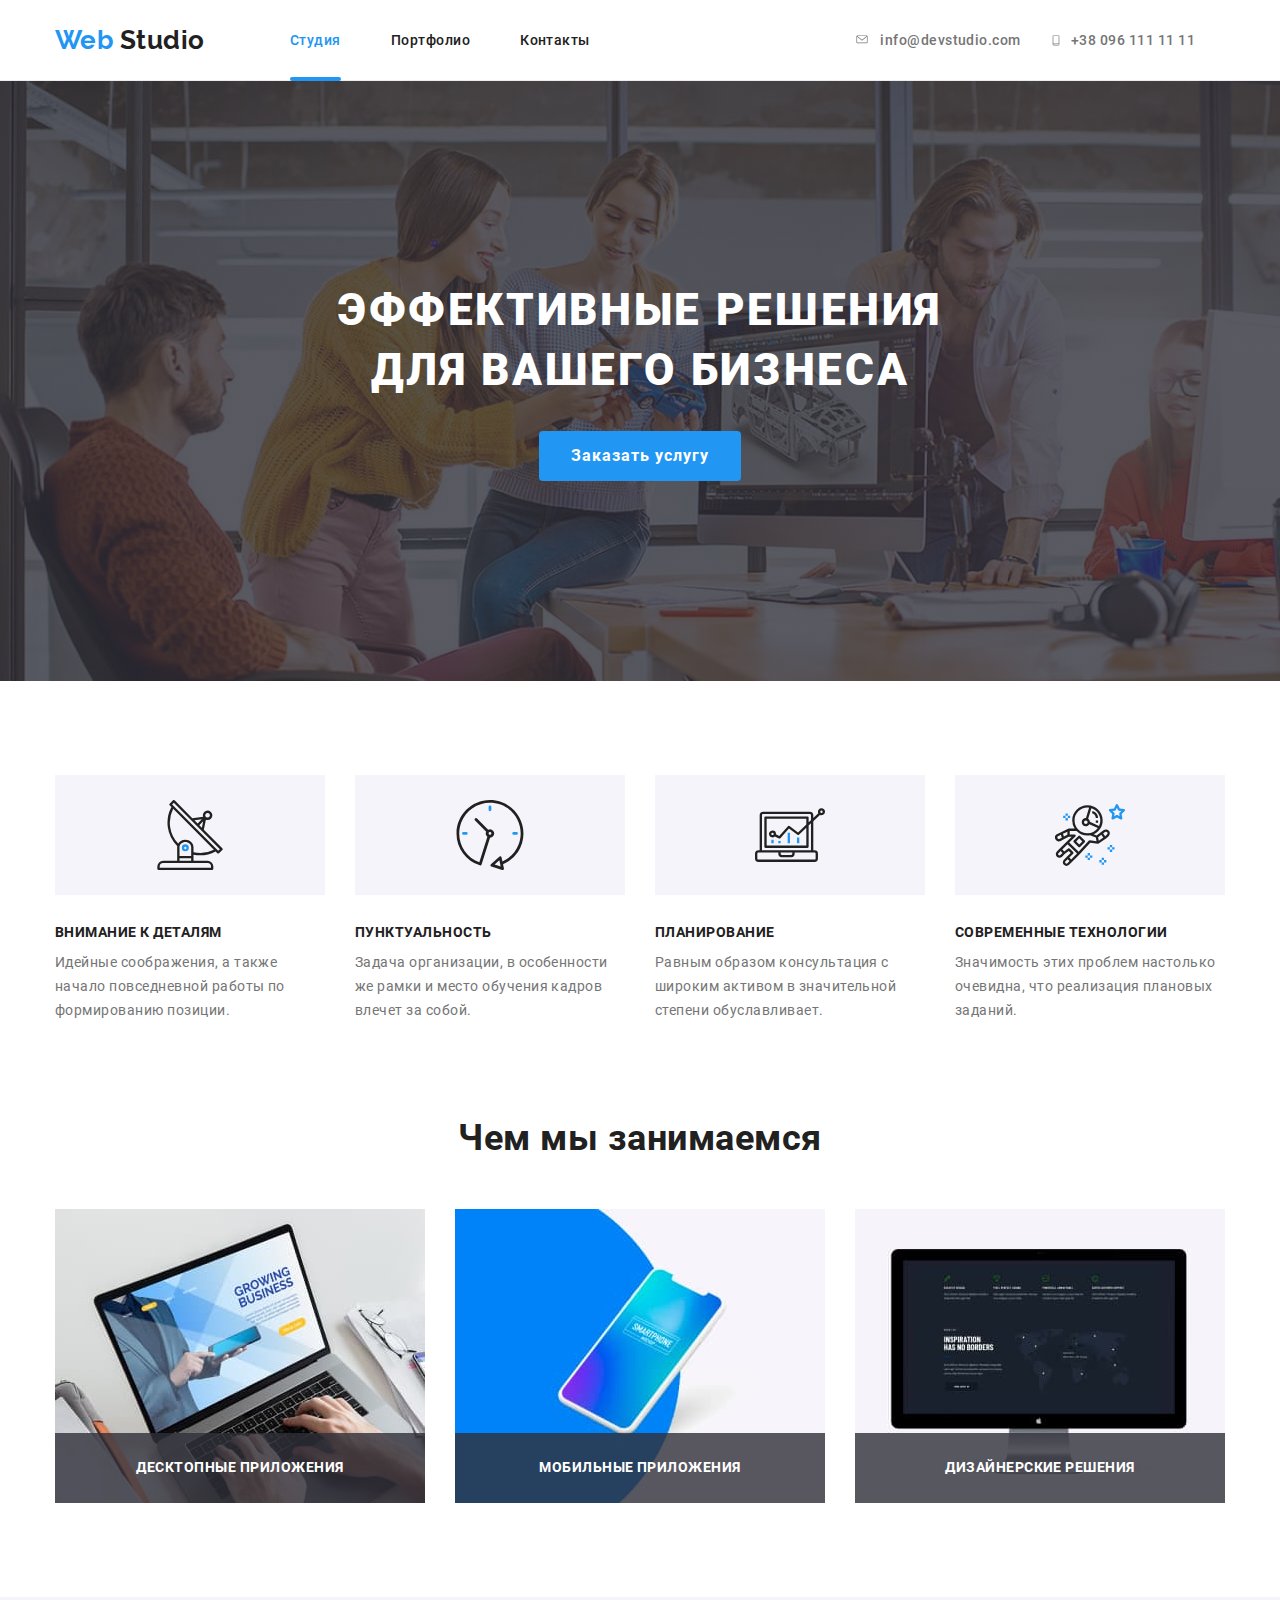
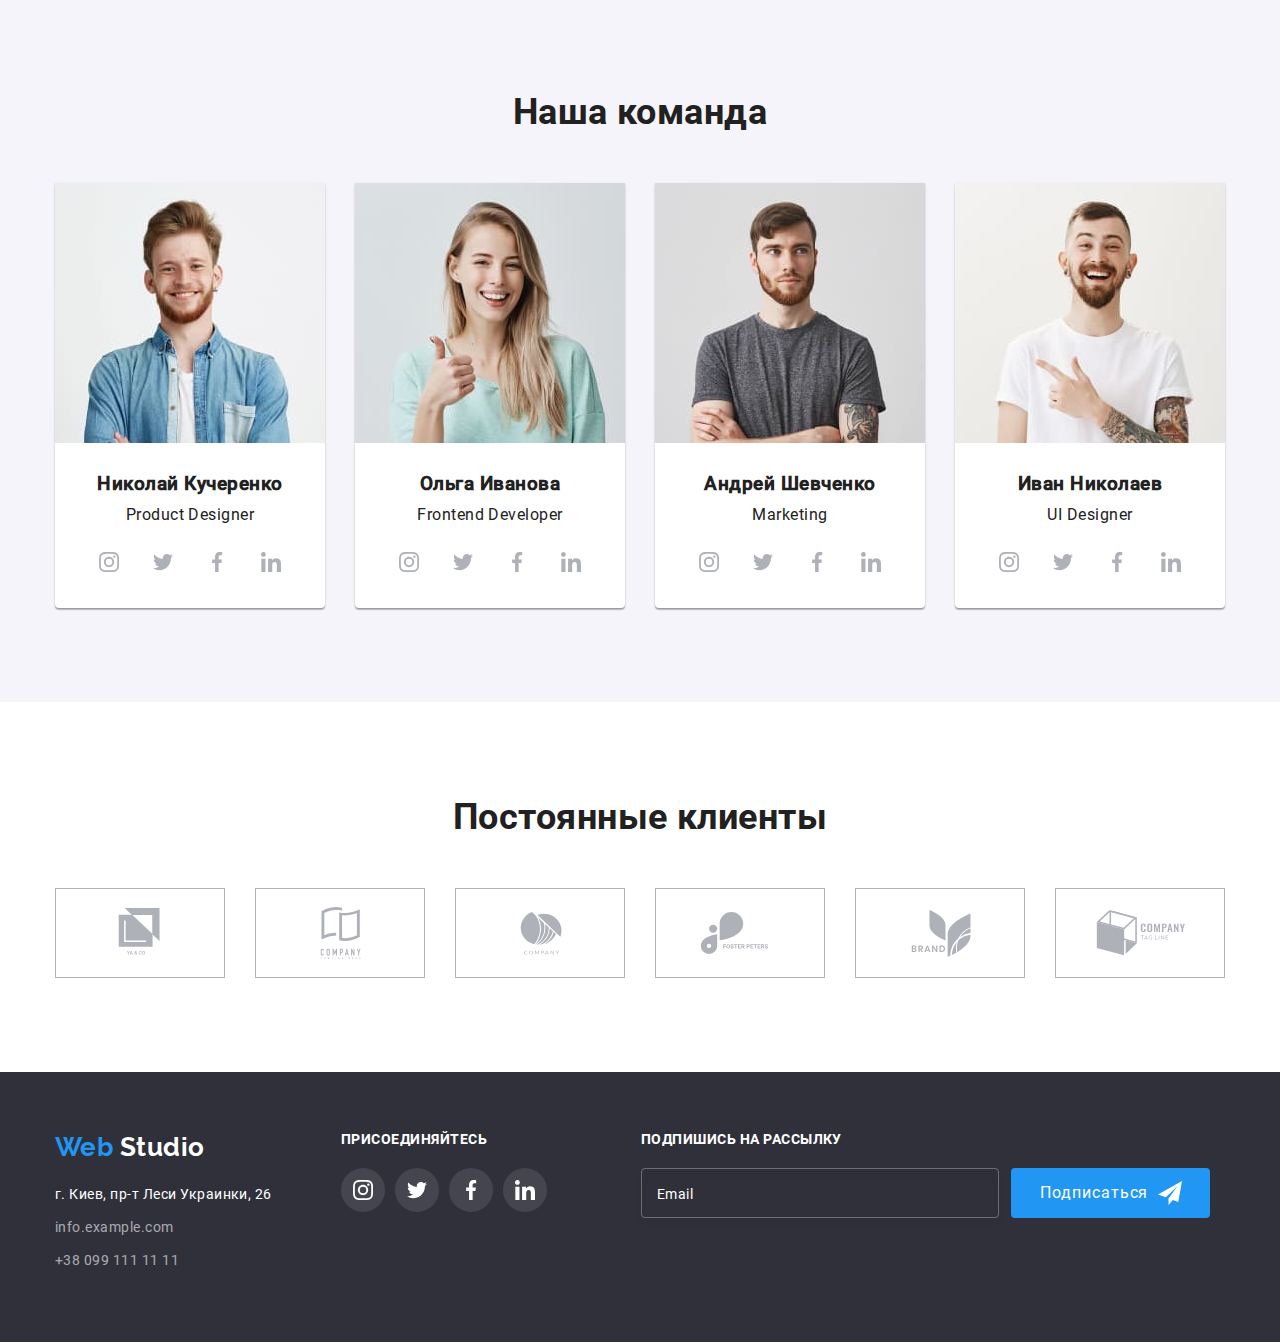
==== commit 94232dd5: "Добавляет модалку и форму футера с анимациями" ====
--- a/index.html
+++ b/index.html
@@ -9,6 +9,64 @@
     <link rel="stylesheet" href="./css/style.css">
 </head>
 <body>
+    <!--Modal form-->
+    <div class="backdrop is-hidden">
+        <form action="#" class="modal-form">
+        
+            <button class="modal-form__btn-close">
+                <svg class="icon-close">
+                    <use href="./images/sprite.svg#icon-close-desktop"></use>
+                </svg>
+            </button>
+    
+            <b class="modal-form__action-text">
+                Оставьте свои данные, мы вам перезвоним
+            </b>
+            
+            <div class="modal-form__inner-container">                
+                <input class="modal-form__input modal-form__name" id="modalName" 
+                type="text" name="modalName">
+                <label for="modalName" class="modal-form__label
+                modal-form__label--name">Имя</label>
+            </div>
+    
+            <div class="modal-form__inner-container">
+                <input class="modal-form__input modal-form__phone" id="modalPhone" 
+                type="tel" name="modalPhone">
+                <label for="modalName" class="modal-form__label
+                modal-form__label--phone">Телефон</label>
+            </div>
+    
+            <div class="modal-form__inner-container">
+                <input class="modal-form__input modal-form__email" id="modalEmail" 
+                type="email" name="modalEmail">
+                <label for="modalName" class="modal-form__label
+                modal-form__label--email">Почта</label>
+            </div>
+    
+            <div class="modal-form__inner-container">
+                <textarea class="modal-form__input modal-form__comment" name="modalComment" 
+                id="modalComment" cols="30" rows="10"></textarea>
+                <label for="modalComment" class="modal-form__label 
+                modal-form__label--comment">Комментарий</label>
+            </div>
+    
+            <input class="modal-form__license" type="checkbox" 
+            name="modalLicense" id="modalLicense">
+            <label for="modalLicense" class="modal-form__label-license">
+                Соглашаюсь с рассылкой и принимаю 
+                <a class="license-agreement" href="">Условия договора</a>
+            </label>
+    
+            <button class="modal-form__btn-send btn main-btn" type="submit">
+                Отправить
+            </button>
+    
+    
+        </form>
+    </div>
+    
+
     <!--Top Menu-->
     <header class="header">           
 
@@ -462,9 +520,29 @@
                     </li>
                 </ul>
             </div>
+            <form action="#">
+                <b class="footer__action-text">
+                    Подпишись на рассылку
+                </b>
+                <div class="subscription-form__controls">
+
+                    <input type="email" id="subscription-form__email-input"
+                     class="subscription-form__email-input">
+                     <label class="subscription-form__email-label" 
+                     for="subscription-form__email-input">Email</label>
+
+                    <button class="subscription-form__btn btn main-btn">
+                        <span>Подписаться</span>
+                        <svg class="icon-send">
+                            <use href="./images/sprite.svg#icon-send"></use>
+                        </svg>                    
+                    </button>
+                </div>
+            </form>
         </div>
         
     </footer>
 
+    <script src="./js/modalForm.js"></script>
 </body>
 </html>
--- a/css/style.css
+++ b/css/style.css
@@ -56,6 +56,185 @@
   --item-border: #EEEEEE;
 }
 
+/* MODAL FORM*/
+.is-hidden {
+  opacity: 0;
+  pointer-events: none;
+}
+
+.backdrop {
+  position: fixed;
+  top: 0;
+  left: 0;
+  width: 100%;
+  height: 100%;
+  z-index: 100;
+  background-color: rgba(0, 0, 0, 0.2);
+}
+
+.icon-close {
+  height: 18px;
+  width: 18px;
+  fill: currentColor;
+}
+
+.modal-form {
+  position: absolute;
+  top: 50%;
+  left: 50%;
+  -webkit-transform: translate(-50%, -50%);
+          transform: translate(-50%, -50%);
+  padding: 40px;
+  z-index: 100;
+  color: var(--secondary-text);
+  font-family: "Roboto-Normal";
+  background-color: var(--main-bg);
+  -webkit-box-shadow: 0px 2px 1px rgba(0, 0, 0, 0.2), 0px 1px 1px rgba(0, 0, 0, 0.14), 0px 1px 3px rgba(0, 0, 0, 0.12);
+          box-shadow: 0px 2px 1px rgba(0, 0, 0, 0.2), 0px 1px 1px rgba(0, 0, 0, 0.14), 0px 1px 3px rgba(0, 0, 0, 0.12);
+  border-radius: 4px;
+}
+
+.modal-form__btn-close {
+  position: absolute;
+  top: 8px;
+  right: 8px;
+  min-height: 30px;
+  min-width: 30px;
+  display: -webkit-box;
+  display: -ms-flexbox;
+  display: flex;
+  -webkit-box-align: center;
+      -ms-flex-align: center;
+          align-items: center;
+  -webkit-box-pack: center;
+      -ms-flex-pack: center;
+          justify-content: center;
+  border: 1px solid rgba(0, 0, 0, 0.1);
+  border-radius: 50%;
+  background-color: var(--main-bg);
+  color: var(--main-text);
+  -webkit-transition: color 250ms cubic-bezier(0.4, 0, 0.2, 1);
+  transition: color 250ms cubic-bezier(0.4, 0, 0.2, 1);
+}
+
+.modal-form__btn-close:hover, .modal-form__btn-close:focus {
+  outline: none;
+  color: var(--accent);
+  -webkit-transition: color 250ms cubic-bezier(0.4, 0, 0.2, 1);
+  transition: color 250ms cubic-bezier(0.4, 0, 0.2, 1);
+}
+
+.modal-form__action-text {
+  display: block;
+  margin-bottom: 30px;
+  font-style: normal;
+  font-family: "Roboto-Bold", sans-serif;
+  font-size: 20px;
+  line-height: 1.15;
+}
+
+.modal-form__inner-container {
+  position: relative;
+}
+
+.modal-form__inner-container:not(:last-child) {
+  margin-bottom: 28px;
+}
+
+.modal-form__inner-container:last-child {
+  margin-bottom: 20px;
+}
+
+.modal-form__input {
+  width: 100%;
+  height: 40px;
+  border: 1px solid rgba(33, 33, 33, 0.2);
+  border-radius: 4px;
+  -webkit-transition: border-color 250ms cubic-bezier(0.4, 0, 0.2, 1);
+  transition: border-color 250ms cubic-bezier(0.4, 0, 0.2, 1);
+}
+
+.modal-form__input:hover, .modal-form__input:focus {
+  outline: none;
+  border-color: var(--accent);
+  -webkit-transition: border-color 250ms cubic-bezier(0.4, 0, 0.2, 1);
+  transition: border-color 250ms cubic-bezier(0.4, 0, 0.2, 1);
+}
+
+.modal-form__input:hover + .modal-form__label,
+.modal-form__input:focus + .modal-form__label {
+  top: -4px;
+  left: 16px;
+  color: var(--accent);
+  -webkit-transform: translate(0, -100%);
+          transform: translate(0, -100%);
+  -webkit-transition: all 250ms cubic-bezier(0.4, 0, 0.2, 1);
+  transition: all 250ms cubic-bezier(0.4, 0, 0.2, 1);
+}
+
+.modal-form__label {
+  position: absolute;
+  top: 50%;
+  left: 42px;
+  -webkit-transform: translate(0, -50%);
+          transform: translate(0, -50%);
+  height: 14px;
+  font-size: 12px;
+  line-height: 1.17;
+  letter-spacing: 0.01em;
+  -webkit-transition: all 250ms cubic-bezier(0.4, 0, 0.2, 1);
+  transition: all 250ms cubic-bezier(0.4, 0, 0.2, 1);
+}
+
+.modal-form__comment {
+  resize: none;
+  height: 120px;
+}
+
+.modal-form__label--comment {
+  top: 12px;
+  left: 16px;
+}
+
+.modal-form__license {
+  position: fixed;
+  visibility: hidden;
+  pointer-events: none;
+}
+
+.modal-form__license:checked + .modal-form__label-license::before {
+  background-image: var(--accent);
+  color: var(--light-text);
+}
+
+.modal-form__btn-send {
+  margin-left: auto;
+  margin-right: auto;
+  padding-top: 10px;
+  padding-bottom: 10px;
+  padding-left: 56px;
+  padding-right: 55px;
+  -webkit-transition: all 250ms cubic-bezier(0.4, 0, 0.2, 1);
+  transition: all 250ms cubic-bezier(0.4, 0, 0.2, 1);
+}
+
+.modal-form__btn-send:hover, .modal-form__btn-send:focus {
+  background-color: #188CE8;
+  -webkit-box-shadow: 0px 4px 4px rgba(0, 0, 0, 0.15);
+          box-shadow: 0px 4px 4px rgba(0, 0, 0, 0.15);
+  -webkit-transition: all 250ms cubic-bezier(0.4, 0, 0.2, 1);
+  transition: all 250ms cubic-bezier(0.4, 0, 0.2, 1);
+}
+
+.license-agreement {
+  font-family: "Roboto-Normal", sans-serif;
+  font-size: 14px;
+  line-height: 1.714;
+  text-decoration: underline;
+  color: var(--accent);
+}
+
+/*Modal form end*/
 /*common*/
 html {
   -webkit-box-sizing: border-box;
@@ -76,6 +255,7 @@
 
 h1, h2, h3, p {
   margin: 0;
+  pointer-events: none;
 }
 
 a {
@@ -104,6 +284,8 @@
 }
 
 .link:hover, .link:focus {
+  outline: none;
+  border: none;
   color: var(--accent);
   -webkit-transition: color 250ms cubic-bezier(0.4, 0, 0.2, 1);
   transition: color 250ms cubic-bezier(0.4, 0, 0.2, 1);
@@ -149,6 +331,8 @@
 }
 
 .social-link:hover, .social-link:focus {
+  outline: none;
+  border: none;
   color: var(--light-text);
   background-color: var(--accent);
   -webkit-transition: all 250ms cubic-bezier(0.4, 0, 0.2, 1);
@@ -184,6 +368,8 @@
 }
 
 .btn:hover, .btn:focus {
+  outline: none;
+  border: none;
   cursor: pointer;
 }
 
@@ -480,7 +666,9 @@
   transition: all 250ms cubic-bezier(0.4, 0, 0.2, 1);
 }
 
-.clients__link:hover {
+.clients__link:hover, .clients__link:focus {
+  outline: none;
+  border: none;
   color: var(--accent);
   border: 1px solid var(--accent);
   -webkit-transition: all 250ms cubic-bezier(0.4, 0, 0.2, 1);
@@ -538,9 +726,75 @@
   line-height: 1.14;
 }
 
+.footer__social-links {
+  margin-right: 94px;
+}
+
 .footer__social-link {
   color: var(--light-text);
   background-color: var(--footer-social-bg);
+}
+
+.subscription-form__controls {
+  display: -webkit-box;
+  display: -ms-flexbox;
+  display: flex;
+  position: relative;
+}
+
+.subscription-form__email-label {
+  position: absolute;
+  top: 15px;
+  left: 16px;
+  -webkit-transition: all 250ms cubic-bezier(0.4, 0, 0.2, 1);
+  transition: all 250ms cubic-bezier(0.4, 0, 0.2, 1);
+}
+
+.subscription-form__email-input {
+  margin-right: 12px;
+  height: 50px;
+  width: 358px;
+  color: var(--light-text);
+  font-family: "roboto-Normal", sans-serif;
+  font-size: 16px;
+  border: 1px solid rgba(255, 255, 255, 0.3);
+  -webkit-filter: drop-shadow(0px 4px 4px rgba(0, 0, 0, 0.15));
+          filter: drop-shadow(0px 4px 4px rgba(0, 0, 0, 0.15));
+  border-radius: 4px;
+  background-color: transparent;
+}
+
+.subscription-form__email-input:hover + .subscription-form__email-label,
+.subscription-form__email-input:focus + .subscription-form__email-label {
+  color: var(--accent);
+  top: -20px;
+  -webkit-transition: all 250ms cubic-bezier(0.4, 0, 0.2, 1);
+  transition: all 250ms cubic-bezier(0.4, 0, 0.2, 1);
+}
+
+.subscription-form__email-input:hover, .subscription-form__email-input:focus {
+  outline: none;
+  border-color: var(--accent);
+}
+
+.subscription-form__btn {
+  display: -webkit-box;
+  display: -ms-flexbox;
+  display: flex;
+  -webkit-box-align: center;
+      -ms-flex-align: center;
+          align-items: center;
+  padding-top: 10px;
+  padding-bottom: 10px;
+  padding-left: 29px;
+  padding-right: 28px;
+}
+
+.icon-send {
+  margin-left: 10px;
+  width: 24px;
+  height: 24px;
+  fill: currentColor;
 }
 
 /*PORTFOLIO*/
@@ -631,7 +885,7 @@
   padding: 0;
   -webkit-transition: all 250ms cubic-bezier(0.4, 0, 0.2, 1);
   transition: all 250ms cubic-bezier(0.4, 0, 0.2, 1);
-  background-color: var(--accent);
+  background-color: rgba(33, 150, 243, 0.9);
   color: var(--light-text);
   font-family: "Roboto-Normal", sans-serif;
   font-size: 16px;
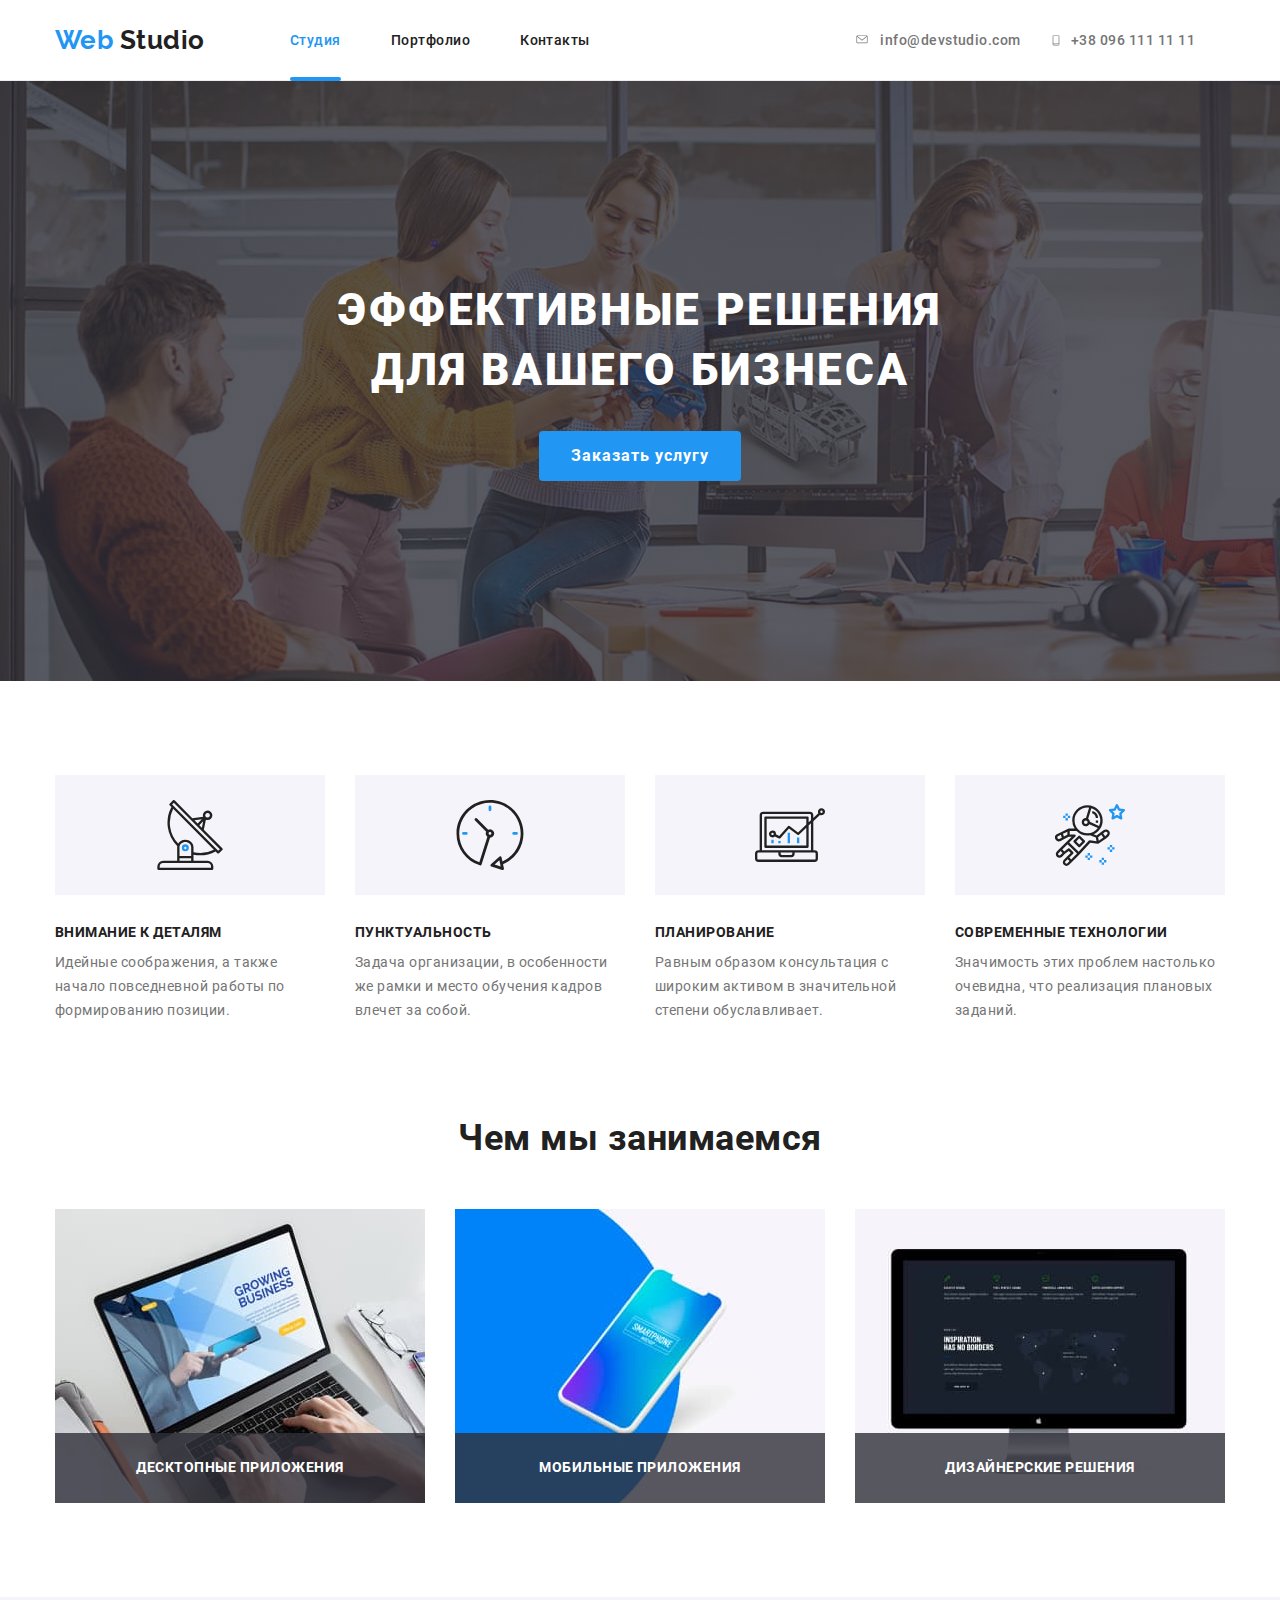
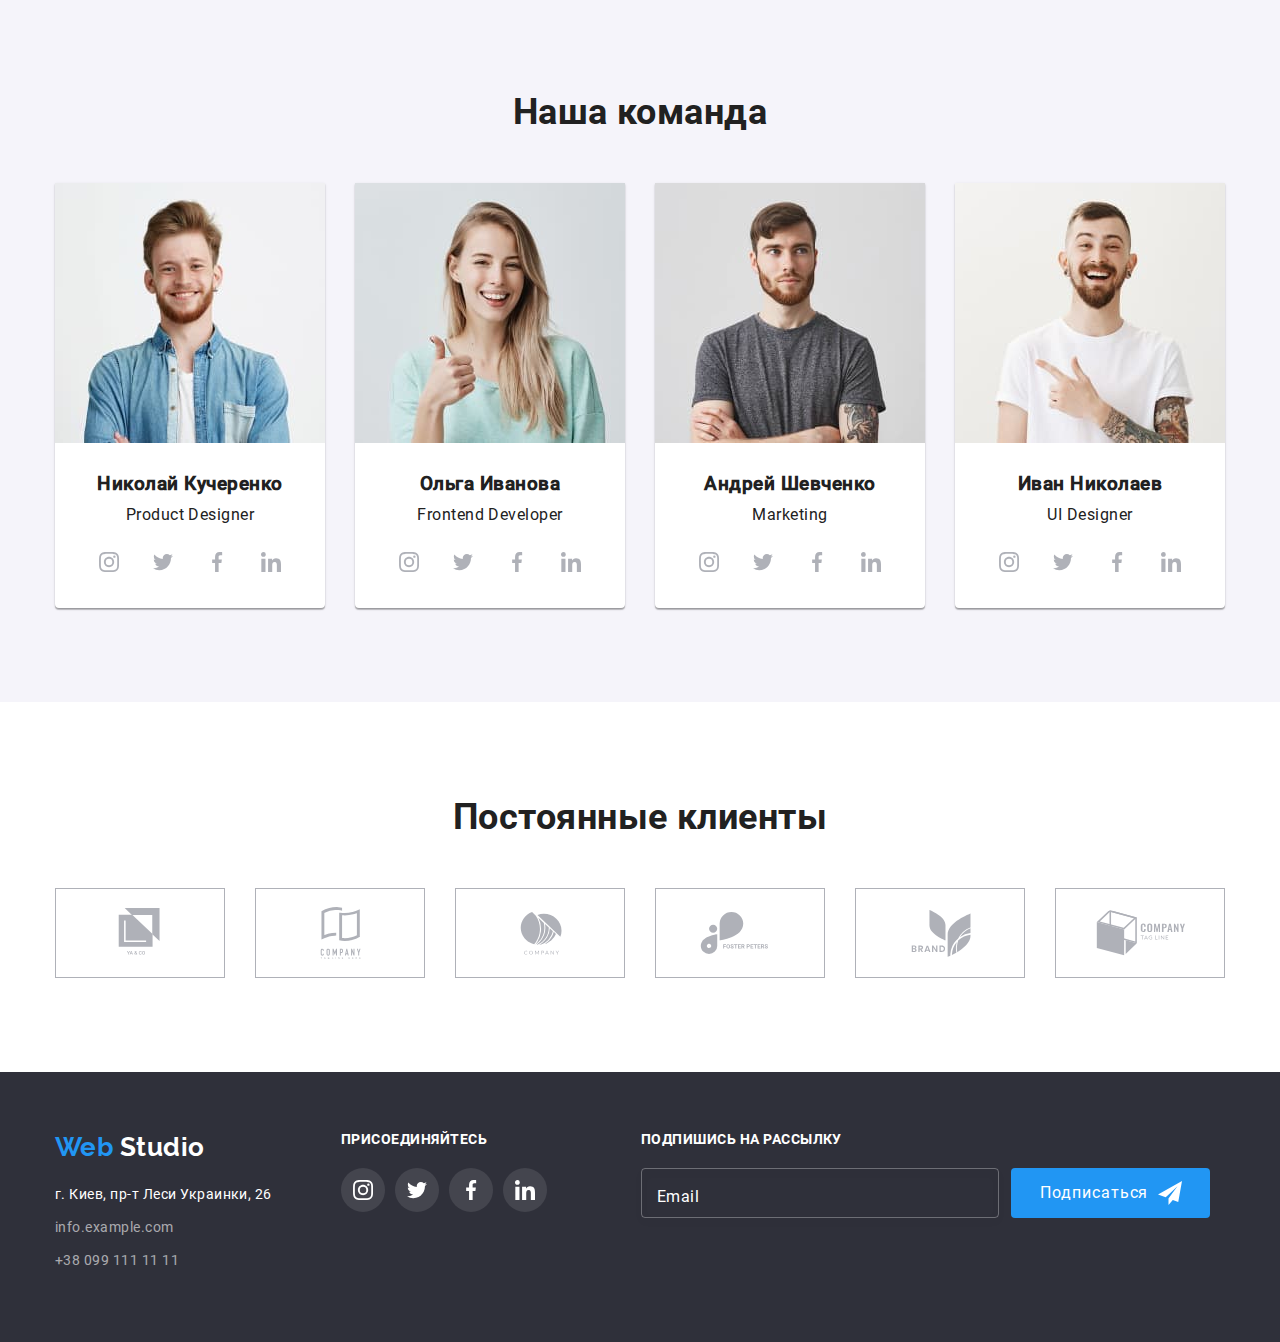
==== commit ef2267b6: "Добавдяет иконки инпутам" ====
--- a/index.html
+++ b/index.html
@@ -14,7 +14,7 @@
         <form action="#" class="modal-form">
         
             <button class="modal-form__btn-close">
-                <svg class="icon-close">
+                <svg class="modal-form__icon-close">
                     <use href="./images/sprite.svg#icon-close-desktop"></use>
                 </svg>
             </button>
@@ -23,40 +23,60 @@
                 Оставьте свои данные, мы вам перезвоним
             </b>
             
-            <div class="modal-form__inner-container">                
+            <div class="modal-form__input-container">
+                        
                 <input class="modal-form__input modal-form__name" id="modalName" 
                 type="text" name="modalName">
                 <label for="modalName" class="modal-form__label
                 modal-form__label--name">Имя</label>
-            </div>
-    
-            <div class="modal-form__inner-container">
+                <svg class="modal-form__input-icon">
+                    <use href="./images/sprite.svg#icon-modal-name"></use>
+                </svg>  
+            </div>
+    
+            <div class="modal-form__input-container">
+                
                 <input class="modal-form__input modal-form__phone" id="modalPhone" 
                 type="tel" name="modalPhone">
                 <label for="modalName" class="modal-form__label
                 modal-form__label--phone">Телефон</label>
-            </div>
-    
-            <div class="modal-form__inner-container">
+                <svg class="modal-form__input-icon">
+                    <use href="./images/sprite.svg#icon-modal-phone"></use>
+                </svg>
+            </div>
+    
+            <div class="modal-form__input-container">
+               
                 <input class="modal-form__input modal-form__email" id="modalEmail" 
                 type="email" name="modalEmail">
                 <label for="modalName" class="modal-form__label
                 modal-form__label--email">Почта</label>
-            </div>
-    
-            <div class="modal-form__inner-container">
+                <svg class="modal-form__input-icon">
+                    <use href="./images/sprite.svg#icon-modal-email"></use>
+                </svg> 
+            </div>
+    
+            <div class="modal-form__input-container">
                 <textarea class="modal-form__input modal-form__comment" name="modalComment" 
                 id="modalComment" cols="30" rows="10"></textarea>
-                <label for="modalComment" class="modal-form__label 
-                modal-form__label--comment">Комментарий</label>
-            </div>
-    
-            <input class="modal-form__license" type="checkbox" 
-            name="modalLicense" id="modalLicense">
-            <label for="modalLicense" class="modal-form__label-license">
-                Соглашаюсь с рассылкой и принимаю 
-                <a class="license-agreement" href="">Условия договора</a>
-            </label>
+                <label for="modalComment" class="modal-form__label">
+                    Комментарий</label>
+            </div>
+    
+            <div class="license-agreement">
+                <input class="license-agreement__checkbox" type="checkbox" 
+                name="modalLicense" id="modalLicense">
+                <!-- <svg class="maodal-form__license-checkbox-icon">
+                    <use href=></use>
+                </svg> -->
+                <label for="modalLicense" class="license-agreement__label">
+                    Соглашаюсь с рассылкой и принимаю 
+                    <a class="license-agreement__link" href="">
+                        Условия договора
+                    </a>
+                </label>
+            </div>
+            
     
             <button class="modal-form__btn-send btn main-btn" type="submit">
                 Отправить
@@ -526,10 +546,11 @@
                 </b>
                 <div class="subscription-form__controls">
 
-                    <input type="email" id="subscription-form__email-input"
-                     class="subscription-form__email-input">
-                     <label class="subscription-form__email-label" 
-                     for="subscription-form__email-input">Email</label>
+                    <input type="email" id="subscriptionFormEmail"
+                    class="subscription-form__email-input" name="subscriptionFormEmail">
+                    <label class="subscription-form__email-label" 
+                     for="subscriptionFormEmail">Email</label>
+                    
 
                     <button class="subscription-form__btn btn main-btn">
                         <span>Подписаться</span>
--- a/css/style.css
+++ b/css/style.css
@@ -56,12 +56,693 @@
   --item-border: #EEEEEE;
 }
 
-/* MODAL FORM*/
 .is-hidden {
   opacity: 0;
   pointer-events: none;
 }
 
+/*common*/
+html {
+  -webkit-box-sizing: border-box;
+          box-sizing: border-box;
+}
+
+*, *::before, *::after {
+  -webkit-box-sizing: inherit;
+          box-sizing: inherit;
+}
+
+body {
+  color: var(--main-text);
+  background-color: var(--main-bg);
+  font-family: "Roboto-Bold", sans-serif;
+  letter-spacing: 0.03em;
+}
+
+h1, h2, h3, p {
+  margin: 0;
+  pointer-events: none;
+}
+
+a {
+  text-decoration: none;
+  color: var(--main-text);
+}
+
+a:hover {
+  cursor: pointer;
+}
+
+.container {
+  width: 1200px;
+  padding-left: 15px;
+  padding-right: 15px;
+  margin: auto;
+}
+
+.link {
+  display: -webkit-box;
+  display: -ms-flexbox;
+  display: flex;
+  font-family: "Roboto-Medium", sans-serif;
+  -webkit-transition: color 250ms cubic-bezier(0.4, 0, 0.2, 1);
+  transition: color 250ms cubic-bezier(0.4, 0, 0.2, 1);
+}
+
+.link:hover, .link:focus {
+  outline: none;
+  border: none;
+  color: var(--accent);
+}
+
+.list {
+  margin: 0;
+  padding: 0;
+  list-style: none;
+  color: var(--main-text);
+  display: -webkit-box;
+  display: -ms-flexbox;
+  display: flex;
+}
+
+.social-links {
+  -webkit-box-pack: center;
+      -ms-flex-pack: center;
+          justify-content: center;
+}
+
+.social-links__item:not(:last-child) {
+  margin-right: 10px;
+}
+
+.social-link {
+  display: -webkit-box;
+  display: -ms-flexbox;
+  display: flex;
+  -webkit-box-pack: center;
+      -ms-flex-pack: center;
+          justify-content: center;
+  -webkit-box-align: center;
+      -ms-flex-align: center;
+          align-items: center;
+  width: 44px;
+  height: 44px;
+  border-radius: 50%;
+  background-color: var(--main-bg);
+  color: var(--social-links);
+  -webkit-transition: background-color 250ms cubic-bezier(0.4, 0, 0.2, 1), color 250ms cubic-bezier(0.4, 0, 0.2, 1);
+  transition: background-color 250ms cubic-bezier(0.4, 0, 0.2, 1), color 250ms cubic-bezier(0.4, 0, 0.2, 1);
+}
+
+.social-link:hover, .social-link:focus {
+  outline: none;
+  border: none;
+  color: var(--light-text);
+  background-color: var(--accent);
+}
+
+.social-link__icon {
+  width: 20px;
+  height: 20px;
+  fill: currentColor;
+}
+
+.logo {
+  display: block;
+  font-size: 26px;
+  line-height: 1.19;
+  font-family: "Raleway-Bold", sans-serif;
+}
+
+.logo--accent {
+  color: var(--accent);
+}
+
+.logo--inverse {
+  color: var(--light-text);
+}
+
+.btn {
+  display: block;
+  font-size: 16px;
+  border: none;
+  border-radius: 4px;
+}
+
+.btn:hover, .btn:focus {
+  outline: none;
+  border: none;
+  cursor: pointer;
+}
+
+.main-btn {
+  color: var(--light-text);
+  background-color: var(--accent);
+  line-height: 1.875;
+  letter-spacing: 0.06em;
+}
+
+.section--padding {
+  padding: 94px 0;
+}
+
+.section-title {
+  font-size: 36px;
+  line-height: 1.17;
+  text-align: center;
+}
+
+.title--hidden {
+  height: 0;
+  width: 0;
+  margin: 0;
+  overflow: hidden;
+}
+
+.item-title {
+  font-size: 14px;
+  line-height: 1.14;
+}
+
+/*HEADER*/
+.header {
+  border-bottom: 1px solid var(--nav-underline);
+}
+
+/*******Nav******/
+.nav {
+  display: -webkit-box;
+  display: -ms-flexbox;
+  display: flex;
+  -webkit-box-align: center;
+      -ms-flex-align: center;
+          align-items: center;
+}
+
+.nav__list {
+  display: -webkit-box;
+  display: -ms-flexbox;
+  display: flex;
+  margin-left: 85px;
+}
+
+.nav__list-item:not(:last-child) {
+  margin-right: 50px;
+}
+
+.nav__link {
+  display: block;
+  padding-top: 32px;
+  padding-bottom: 32px;
+  font-size: 14px;
+  position: relative;
+}
+
+.nav__link--active {
+  color: var(--accent);
+}
+
+.nav__link--active::after {
+  content: '';
+  display: block;
+  width: 100%;
+  height: 4px;
+  border-radius: 2px;
+  background-color: var(--accent);
+  position: absolute;
+  top: 77px;
+}
+
+.nav__contacts {
+  display: -webkit-box;
+  display: -ms-flexbox;
+  display: flex;
+  margin-left: auto;
+}
+
+.nav__contacts-item {
+  margin-right: 30px;
+}
+
+.nav__contacts-link {
+  -webkit-box-align: center;
+      -ms-flex-align: center;
+          align-items: center;
+  font-size: 14px;
+  color: var(--secondary-text);
+}
+
+.nav__contacts-icon {
+  margin-right: 10px;
+  fill: currentColor;
+}
+
+/*HEADER END*/
+/*MAIN*/
+/*Hero section*/
+.hero {
+  min-height: 600px;
+  padding-top: 200px;
+  background-image: -webkit-gradient(linear, left top, left bottom, from(rgba(47, 48, 58, 0.8))), url(../images/hero/header-desktop-img.jpg);
+  background-image: linear-gradient(rgba(47, 48, 58, 0.8)), url(../images/hero/header-desktop-img.jpg);
+  background-repeat: no-repeat;
+  background-size: cover;
+  color: var(--light-text);
+}
+
+.hero__title {
+  margin-bottom: 30px;
+  margin-left: auto;
+  margin-right: auto;
+  font-family: "Roboto-Black", sans-serif;
+  font-size: 44px;
+  line-height: 1.36;
+  letter-spacing: 0.06em;
+  text-transform: uppercase;
+  text-align: center;
+}
+
+.hero__button {
+  margin-left: auto;
+  margin-right: auto;
+  padding: 10px 32px;
+  color: currentColor;
+}
+
+/*Features section*/
+.features__list {
+  display: -webkit-box;
+  display: -ms-flexbox;
+  display: flex;
+}
+
+.features__list-item:not(:last-child) {
+  margin-right: 30px;
+}
+
+.features__svg-container {
+  display: -webkit-box;
+  display: -ms-flexbox;
+  display: flex;
+  padding: 25px 100px;
+  background-color: var(--secondary-bg);
+  margin-bottom: 30px;
+}
+
+.features__item-icon {
+  height: 70px;
+  width: 70px;
+  color: currentColor;
+}
+
+.features__item-title {
+  margin-bottom: 10px;
+  text-transform: uppercase;
+}
+
+.features__item-text {
+  font-family: "Roboto-Regular", sans-serif;
+  font-size: 14px;
+  line-height: 1.71;
+  color: var(--secondary-text);
+}
+
+/*Activities secton*/
+.activities__container {
+  padding-bottom: 94px;
+}
+
+.activities__title {
+  margin-bottom: 50px;
+}
+
+.activities__list {
+  display: -webkit-box;
+  display: -ms-flexbox;
+  display: flex;
+}
+
+.activities__list-item {
+  width: calc((100%-2*30px)/3);
+  position: relative;
+}
+
+.activities__list-item:not(:last-child) {
+  margin-right: 30px;
+}
+
+.activities__item-img {
+  display: block;
+}
+
+.activities__item-title {
+  position: absolute;
+  width: 100%;
+  bottom: 0;
+  padding-top: 27px;
+  padding-bottom: 27px;
+  background-color: var(--activity-title-bg);
+  text-align: center;
+  text-transform: uppercase;
+  color: var(--light-text);
+}
+
+/*Team section*/
+.team {
+  background-color: var(--secondary-bg);
+}
+
+.team__title {
+  margin-bottom: 50px;
+}
+
+.team__list {
+  display: -webkit-box;
+  display: -ms-flexbox;
+  display: flex;
+}
+
+.team__card {
+  width: calc((100%-3*30px)/4);
+  padding-bottom: 24px;
+  font-size: 16px;
+  line-height: 1.19;
+  background-color: var(--main-bg);
+  text-align: center;
+  -webkit-box-shadow: 0px 2px 1px rgba(0, 0, 0, 0.2), 0px 1px 1px rgba(0, 0, 0, 0.14), 0px 1px 3px rgba(0, 0, 0, 0.12);
+          box-shadow: 0px 2px 1px rgba(0, 0, 0, 0.2), 0px 1px 1px rgba(0, 0, 0, 0.14), 0px 1px 3px rgba(0, 0, 0, 0.12);
+  border-radius: 0px 0px 4px 4px;
+}
+
+.team__card:not(:last-child) {
+  margin-right: 30px;
+}
+
+.team__card-img {
+  display: block;
+  margin-bottom: 30px;
+}
+
+.team__card-name {
+  margin-bottom: 10px;
+  font-family: "Roboto-Medium", sans-serif;
+}
+
+.team__card-position {
+  margin-bottom: 16px;
+  font-family: "Roboto-Regular", sans-serif;
+}
+
+/*CLients section*/
+.clients__title {
+  margin-bottom: 50px;
+}
+
+.clients__list {
+  display: -webkit-box;
+  display: -ms-flexbox;
+  display: flex;
+  -ms-flex-wrap: wrap;
+      flex-wrap: wrap;
+}
+
+.clients__item:not(:last-child) {
+  margin-right: 30px;
+}
+
+.clients__link {
+  display: -webkit-box;
+  display: -ms-flexbox;
+  display: flex;
+  -webkit-box-align: center;
+      -ms-flex-align: center;
+          align-items: center;
+  -webkit-box-pack: center;
+      -ms-flex-pack: center;
+          justify-content: center;
+  width: 170px;
+  height: 90px;
+  border: 1px solid var(--social-links);
+  color: var(--social-links);
+  -webkit-transition: color 250ms cubic-bezier(0.4, 0, 0.2, 1), border-color 250ms cubic-bezier(0.4, 0, 0.2, 1);
+  transition: color 250ms cubic-bezier(0.4, 0, 0.2, 1), border-color 250ms cubic-bezier(0.4, 0, 0.2, 1);
+}
+
+.clients__link:hover, .clients__link:focus {
+  outline: none;
+  color: var(--accent);
+  border-color: var(--accent);
+}
+
+.clients__logo {
+  fill: currentColor;
+}
+
+/*MAIN END*/
+/*FOOTER*/
+.footer {
+  color: var(--light-text);
+  font-family: "Roboto-Regular";
+  font-size: 14px;
+  line-height: 1.71;
+  background-color: var(--footer-bg);
+}
+
+.footer__container {
+  padding-top: 60px;
+  padding-bottom: 60px;
+  display: -webkit-box;
+  display: -ms-flexbox;
+  display: flex;
+}
+
+.footer__contacts-container {
+  margin-right: 69px;
+}
+
+.footer__logo {
+  margin-bottom: 20px;
+}
+
+.footer__contacts-item {
+  margin-bottom: 9px;
+}
+
+.footer__address {
+  font-style: normal;
+}
+
+.footer__contacts-link {
+  color: var(--footer-contacts);
+}
+
+.footer__action-text {
+  display: block;
+  margin-bottom: 20px;
+  font-family: "Roboto-Bold";
+  font-style: normal;
+  text-transform: uppercase;
+  line-height: 1.14;
+}
+
+.footer__social-links {
+  margin-right: 94px;
+}
+
+.footer__social-link {
+  color: var(--light-text);
+  background-color: var(--footer-social-bg);
+}
+
+.subscription-form__controls {
+  display: -webkit-box;
+  display: -ms-flexbox;
+  display: flex;
+  position: relative;
+}
+
+.subscription-form__email-label {
+  position: absolute;
+  top: 15px;
+  left: 16px;
+  font-size: 16px;
+  -webkit-transition: color 250ms cubic-bezier(0.4, 0, 0.2, 1), -webkit-transform 250ms cubic-bezier(0.4, 0, 0.2, 1);
+  transition: color 250ms cubic-bezier(0.4, 0, 0.2, 1), -webkit-transform 250ms cubic-bezier(0.4, 0, 0.2, 1);
+  transition: color 250ms cubic-bezier(0.4, 0, 0.2, 1), transform 250ms cubic-bezier(0.4, 0, 0.2, 1);
+  transition: color 250ms cubic-bezier(0.4, 0, 0.2, 1), transform 250ms cubic-bezier(0.4, 0, 0.2, 1), -webkit-transform 250ms cubic-bezier(0.4, 0, 0.2, 1);
+}
+
+.subscription-form__email-input {
+  margin-right: 12px;
+  height: 50px;
+  width: 358px;
+  color: var(--light-text);
+  font-family: "Roboto-Regular", sans-serif;
+  font-size: 16px;
+  border: 1px solid rgba(255, 255, 255, 0.3);
+  -webkit-filter: drop-shadow(0px 4px 4px rgba(0, 0, 0, 0.15));
+          filter: drop-shadow(0px 4px 4px rgba(0, 0, 0, 0.15));
+  border-radius: 4px;
+  background-color: transparent;
+  -webkit-transition: border-color 250ms cubic-bezier(0.4, 0, 0.2, 1);
+  transition: border-color 250ms cubic-bezier(0.4, 0, 0.2, 1);
+}
+
+.subscription-form__email-input:hover + .subscription-form__email-label,
+.subscription-form__email-input:focus + .subscription-form__email-label {
+  color: var(--accent);
+  -webkit-transform: translateY(-150%);
+          transform: translateY(-150%);
+}
+
+.subscription-form__email-input:hover, .subscription-form__email-input:focus {
+  outline: none;
+  border-color: var(--accent);
+}
+
+.subscription-form__btn {
+  display: -webkit-box;
+  display: -ms-flexbox;
+  display: flex;
+  -webkit-box-align: center;
+      -ms-flex-align: center;
+          align-items: center;
+  padding-top: 10px;
+  padding-bottom: 10px;
+  padding-left: 29px;
+  padding-right: 28px;
+}
+
+.icon-send {
+  margin-left: 10px;
+  width: 24px;
+  height: 24px;
+  fill: currentColor;
+}
+
+/*PORTFOLIO*/
+.filters {
+  margin-bottom: 50px;
+}
+
+.filters__content {
+  display: -webkit-box;
+  display: -ms-flexbox;
+  display: flex;
+  -webkit-box-pack: center;
+      -ms-flex-pack: center;
+          justify-content: center;
+}
+
+.filters__radio-btn {
+  width: 0;
+  height: 0;
+  margin: 0;
+}
+
+.filters__btn {
+  padding: 6px 22px;
+  font-family: "Roboto-Medium", sans-serif;
+  line-height: 1.625;
+  background-color: var(--secondary-bg);
+  -webkit-transition: background-color 250ms cubic-bezier(0.4, 0, 0.2, 1), color 250ms cubic-bezier(0.4, 0, 0.2, 1);
+  transition: background-color 250ms cubic-bezier(0.4, 0, 0.2, 1), color 250ms cubic-bezier(0.4, 0, 0.2, 1);
+}
+
+.filters__radio-btn:checked + .filters__btn, .filters__btn:hover, .filters__btn:focus {
+  cursor: pointer;
+  outline: none;
+  background-color: var(--accent);
+  color: var(--light-text);
+  -webkit-box-shadow: 0px 2px 2px rgba(0, 0, 0, 0.12), 0px 1px 2px rgba(0, 0, 0, 0.08), 0px 3px 1px rgba(0, 0, 0, 0.1);
+          box-shadow: 0px 2px 2px rgba(0, 0, 0, 0.12), 0px 1px 2px rgba(0, 0, 0, 0.08), 0px 3px 1px rgba(0, 0, 0, 0.1);
+}
+
+.filters__btn:not(:last-child) {
+  margin-right: 8px;
+}
+
+.projects__list {
+  display: -webkit-box;
+  display: -ms-flexbox;
+  display: flex;
+  -ms-flex-wrap: wrap;
+      flex-wrap: wrap;
+}
+
+.projects__item {
+  width: 370px;
+  -webkit-transition: color 250ms cubic-bezier(0.4, 0, 0.2, 1), -webkit-box-shadow 250ms cubic-bezier(0.4, 0, 0.2, 1);
+  transition: color 250ms cubic-bezier(0.4, 0, 0.2, 1), -webkit-box-shadow 250ms cubic-bezier(0.4, 0, 0.2, 1);
+  transition: box-shadow 250ms cubic-bezier(0.4, 0, 0.2, 1), color 250ms cubic-bezier(0.4, 0, 0.2, 1);
+  transition: box-shadow 250ms cubic-bezier(0.4, 0, 0.2, 1), color 250ms cubic-bezier(0.4, 0, 0.2, 1), -webkit-box-shadow 250ms cubic-bezier(0.4, 0, 0.2, 1);
+}
+
+.projects__item:hover, .projects__item:focus {
+  -webkit-box-shadow: 1px 4px 6px rgba(0, 0, 0, 0.16), 0px 4px 4px rgba(0, 0, 0, 0.06), 0px 1px 1px rgba(0, 0, 0, 0.12);
+          box-shadow: 1px 4px 6px rgba(0, 0, 0, 0.16), 0px 4px 4px rgba(0, 0, 0, 0.06), 0px 1px 1px rgba(0, 0, 0, 0.12);
+}
+
+.projects__item:not(:nth-child(3n)) {
+  margin-right: 30px;
+}
+
+.projects__item:not(:nth-last-child(-n+3)) {
+  margin-bottom: 30px;
+}
+
+.projects__item-preview {
+  position: relative;
+}
+
+.projects__item-description {
+  position: absolute;
+  overflow: hidden;
+  height: 0;
+  width: 100%;
+  bottom: 0;
+  padding: 0;
+  -webkit-transition: height 250ms cubic-bezier(0.4, 0, 0.2, 1), padding 250ms cubic-bezier(0.4, 0, 0.2, 1);
+  transition: height 250ms cubic-bezier(0.4, 0, 0.2, 1), padding 250ms cubic-bezier(0.4, 0, 0.2, 1);
+  background-color: rgba(33, 150, 243, 0.9);
+  color: var(--light-text);
+  font-family: "Roboto-Normal", sans-serif;
+  font-size: 16px;
+  line-height: 1.56;
+}
+
+.projects__item:hover .projects__item-description,
+.projects__item:focus .projects__item-description {
+  height: 100%;
+  padding: 63px 24px;
+}
+
+.projects__item-img {
+  display: block;
+}
+
+.projects__item-content {
+  padding: 20px 24px;
+  border-bottom: 1px solid var(--item-border);
+  border-right: 1px solid var(--item-border);
+  border-left: 1px solid var(--item-border);
+}
+
+.projects__item-title {
+  font-size: 18px;
+  line-height: 2;
+  letter-spacing: 0.06em;
+  margin-bottom: 4px;
+}
+
+.projects__item-category {
+  font-family: "Roboto-Normal", sans-serif;
+  color: var(--secondary-text);
+  font-size: 16px;
+  line-height: 1.875;
+}
+
+/*MODAL FORM*/
 .backdrop {
   position: fixed;
   top: 0;
@@ -70,12 +751,6 @@
   height: 100%;
   z-index: 100;
   background-color: rgba(0, 0, 0, 0.2);
-}
-
-.icon-close {
-  height: 18px;
-  width: 18px;
-  fill: currentColor;
 }
 
 .modal-form {
@@ -120,8 +795,12 @@
 .modal-form__btn-close:hover, .modal-form__btn-close:focus {
   outline: none;
   color: var(--accent);
-  -webkit-transition: color 250ms cubic-bezier(0.4, 0, 0.2, 1);
-  transition: color 250ms cubic-bezier(0.4, 0, 0.2, 1);
+}
+
+.modal-form__icon-close {
+  height: 18px;
+  width: 18px;
+  fill: currentColor;
 }
 
 .modal-form__action-text {
@@ -133,21 +812,35 @@
   line-height: 1.15;
 }
 
-.modal-form__inner-container {
+.modal-form__input-container {
   position: relative;
 }
 
-.modal-form__inner-container:not(:last-child) {
+.modal-form__input-container:not(:last-child) {
   margin-bottom: 28px;
 }
 
-.modal-form__inner-container:last-child {
+.modal-form__input-container:last-child {
   margin-bottom: 20px;
+}
+
+.modal-form__input-icon {
+  display: inline-block;
+  width: 18px;
+  height: 18px;
+  position: absolute;
+  left: 16px;
+  top: 50%;
+  -webkit-transform: translateY(-50%);
+          transform: translateY(-50%);
+  -webkit-transition: fill 250ms cubic-bezier(0.4, 0, 0.2, 1);
+  transition: fill 250ms cubic-bezier(0.4, 0, 0.2, 1);
 }
 
 .modal-form__input {
   width: 100%;
   height: 40px;
+  padding-left: 42px;
   border: 1px solid rgba(33, 33, 33, 0.2);
   border-radius: 4px;
   -webkit-transition: border-color 250ms cubic-bezier(0.4, 0, 0.2, 1);
@@ -157,54 +850,37 @@
 .modal-form__input:hover, .modal-form__input:focus {
   outline: none;
   border-color: var(--accent);
-  -webkit-transition: border-color 250ms cubic-bezier(0.4, 0, 0.2, 1);
-  transition: border-color 250ms cubic-bezier(0.4, 0, 0.2, 1);
 }
 
 .modal-form__input:hover + .modal-form__label,
 .modal-form__input:focus + .modal-form__label {
-  top: -4px;
-  left: 16px;
   color: var(--accent);
-  -webkit-transform: translate(0, -100%);
-          transform: translate(0, -100%);
-  -webkit-transition: all 250ms cubic-bezier(0.4, 0, 0.2, 1);
-  transition: all 250ms cubic-bezier(0.4, 0, 0.2, 1);
+  -webkit-transform: translate(-26px, -200%);
+          transform: translate(-26px, -200%);
+}
+
+.modal-form__input:hover ~ .modal-form__input-icon,
+.modal-form__input:focus ~ .modal-form__input-icon {
+  fill: var(--accent);
 }
 
 .modal-form__label {
   position: absolute;
-  top: 50%;
+  top: 12px;
   left: 42px;
-  -webkit-transform: translate(0, -50%);
-          transform: translate(0, -50%);
   height: 14px;
   font-size: 12px;
   line-height: 1.17;
   letter-spacing: 0.01em;
-  -webkit-transition: all 250ms cubic-bezier(0.4, 0, 0.2, 1);
-  transition: all 250ms cubic-bezier(0.4, 0, 0.2, 1);
+  -webkit-transition: color 250ms cubic-bezier(0.4, 0, 0.2, 1), -webkit-transform 250ms cubic-bezier(0.4, 0, 0.2, 1);
+  transition: color 250ms cubic-bezier(0.4, 0, 0.2, 1), -webkit-transform 250ms cubic-bezier(0.4, 0, 0.2, 1);
+  transition: color 250ms cubic-bezier(0.4, 0, 0.2, 1), transform 250ms cubic-bezier(0.4, 0, 0.2, 1);
+  transition: color 250ms cubic-bezier(0.4, 0, 0.2, 1), transform 250ms cubic-bezier(0.4, 0, 0.2, 1), -webkit-transform 250ms cubic-bezier(0.4, 0, 0.2, 1);
 }
 
 .modal-form__comment {
   resize: none;
   height: 120px;
-}
-
-.modal-form__label--comment {
-  top: 12px;
-  left: 16px;
-}
-
-.modal-form__license {
-  position: fixed;
-  visibility: hidden;
-  pointer-events: none;
-}
-
-.modal-form__license:checked + .modal-form__label-license::before {
-  background-image: var(--accent);
-  color: var(--light-text);
 }
 
 .modal-form__btn-send {
@@ -214,19 +890,55 @@
   padding-bottom: 10px;
   padding-left: 56px;
   padding-right: 55px;
-  -webkit-transition: all 250ms cubic-bezier(0.4, 0, 0.2, 1);
-  transition: all 250ms cubic-bezier(0.4, 0, 0.2, 1);
+  -webkit-box-shadow: 0px 4px 4px rgba(0, 0, 0, 0.15);
+          box-shadow: 0px 4px 4px rgba(0, 0, 0, 0.15);
+  -webkit-transition: background-color 250ms cubic-bezier(0.4, 0, 0.2, 1);
+  transition: background-color 250ms cubic-bezier(0.4, 0, 0.2, 1);
 }
 
 .modal-form__btn-send:hover, .modal-form__btn-send:focus {
   background-color: #188CE8;
-  -webkit-box-shadow: 0px 4px 4px rgba(0, 0, 0, 0.15);
-          box-shadow: 0px 4px 4px rgba(0, 0, 0, 0.15);
-  -webkit-transition: all 250ms cubic-bezier(0.4, 0, 0.2, 1);
-  transition: all 250ms cubic-bezier(0.4, 0, 0.2, 1);
 }
 
 .license-agreement {
+  margin-bottom: 30px;
+}
+
+.license-agreement__checkbox {
+  position: absolute;
+  visibility: hidden;
+}
+
+.license-agreement__label {
+  display: -webkit-box;
+  display: -ms-flexbox;
+  display: flex;
+  -webkit-box-align: center;
+      -ms-flex-align: center;
+          align-items: center;
+}
+
+.license-agreement__label:hover {
+  cursor: pointer;
+}
+
+.license-agreement__label::before {
+  content: '';
+  display: block;
+  margin-right: 7px;
+  width: 18px;
+  height: 18px;
+  background-image: url("../images/icons/license-checkbox.svg");
+  background-repeat: no-repeat;
+  background-position: center;
+  background-size: contain;
+}
+
+.license-agreement__checkbox:checked + .license-agreement__label::before {
+  background-image: url("../images/icons/license-checkbox-checked.svg");
+}
+
+.license-agreement__link {
   font-family: "Roboto-Normal", sans-serif;
   font-size: 14px;
   line-height: 1.714;
@@ -235,692 +947,3 @@
 }
 
 /*Modal form end*/
-/*common*/
-html {
-  -webkit-box-sizing: border-box;
-          box-sizing: border-box;
-}
-
-*, *::before, *::after {
-  -webkit-box-sizing: inherit;
-          box-sizing: inherit;
-}
-
-body {
-  color: var(--main-text);
-  background-color: var(--main-bg);
-  font-family: "Roboto-Bold", sans-serif;
-  letter-spacing: 0.03em;
-}
-
-h1, h2, h3, p {
-  margin: 0;
-  pointer-events: none;
-}
-
-a {
-  text-decoration: none;
-  color: var(--main-text);
-}
-
-a:hover {
-  cursor: pointer;
-}
-
-.container {
-  width: 1200px;
-  padding-left: 15px;
-  padding-right: 15px;
-  margin: auto;
-}
-
-.link {
-  display: -webkit-box;
-  display: -ms-flexbox;
-  display: flex;
-  font-family: "Roboto-Medium", sans-serif;
-  -webkit-transition: color 250ms cubic-bezier(0.4, 0, 0.2, 1);
-  transition: color 250ms cubic-bezier(0.4, 0, 0.2, 1);
-}
-
-.link:hover, .link:focus {
-  outline: none;
-  border: none;
-  color: var(--accent);
-  -webkit-transition: color 250ms cubic-bezier(0.4, 0, 0.2, 1);
-  transition: color 250ms cubic-bezier(0.4, 0, 0.2, 1);
-}
-
-.list {
-  margin: 0;
-  padding: 0;
-  list-style: none;
-  color: var(--main-text);
-  display: -webkit-box;
-  display: -ms-flexbox;
-  display: flex;
-}
-
-.social-links {
-  -webkit-box-pack: center;
-      -ms-flex-pack: center;
-          justify-content: center;
-}
-
-.social-links__item:not(:last-child) {
-  margin-right: 10px;
-}
-
-.social-link {
-  display: -webkit-box;
-  display: -ms-flexbox;
-  display: flex;
-  -webkit-box-pack: center;
-      -ms-flex-pack: center;
-          justify-content: center;
-  -webkit-box-align: center;
-      -ms-flex-align: center;
-          align-items: center;
-  width: 44px;
-  height: 44px;
-  border-radius: 50%;
-  background-color: var(--main-bg);
-  color: var(--social-links);
-  -webkit-transition: all 250ms cubic-bezier(0.4, 0, 0.2, 1);
-  transition: all 250ms cubic-bezier(0.4, 0, 0.2, 1);
-}
-
-.social-link:hover, .social-link:focus {
-  outline: none;
-  border: none;
-  color: var(--light-text);
-  background-color: var(--accent);
-  -webkit-transition: all 250ms cubic-bezier(0.4, 0, 0.2, 1);
-  transition: all 250ms cubic-bezier(0.4, 0, 0.2, 1);
-}
-
-.social-link__icon {
-  width: 20px;
-  height: 20px;
-  fill: currentColor;
-}
-
-.logo {
-  display: block;
-  font-size: 26px;
-  line-height: 1.19;
-  font-family: "Raleway-Bold", sans-serif;
-}
-
-.logo--accent {
-  color: var(--accent);
-}
-
-.logo--inverse {
-  color: var(--light-text);
-}
-
-.btn {
-  display: block;
-  font-size: 16px;
-  border: none;
-  border-radius: 4px;
-}
-
-.btn:hover, .btn:focus {
-  outline: none;
-  border: none;
-  cursor: pointer;
-}
-
-.main-btn {
-  color: var(--light-text);
-  background-color: var(--accent);
-  line-height: 1.875;
-  letter-spacing: 0.06em;
-}
-
-.section--padding {
-  padding: 94px 0;
-}
-
-.section-title {
-  font-size: 36px;
-  line-height: 1.17;
-  text-align: center;
-}
-
-.title--hidden {
-  height: 0;
-  width: 0;
-  margin: 0;
-  overflow: hidden;
-}
-
-.item-title {
-  font-size: 14px;
-  line-height: 1.14;
-}
-
-/*HEADER*/
-.header {
-  border-bottom: 1px solid var(--nav-underline);
-}
-
-/*******Nav******/
-.nav {
-  display: -webkit-box;
-  display: -ms-flexbox;
-  display: flex;
-  -webkit-box-align: center;
-      -ms-flex-align: center;
-          align-items: center;
-}
-
-.nav__list {
-  display: -webkit-box;
-  display: -ms-flexbox;
-  display: flex;
-  margin-left: 85px;
-}
-
-.nav__list-item:not(:last-child) {
-  margin-right: 50px;
-}
-
-.nav__link {
-  display: block;
-  padding-top: 32px;
-  padding-bottom: 32px;
-  font-size: 14px;
-  position: relative;
-}
-
-.nav__link--active {
-  color: var(--accent);
-}
-
-.nav__link--active::after {
-  content: '';
-  display: block;
-  width: 100%;
-  height: 4px;
-  border-radius: 2px;
-  background-color: var(--accent);
-  position: absolute;
-  top: 77px;
-}
-
-.nav__contacts {
-  display: -webkit-box;
-  display: -ms-flexbox;
-  display: flex;
-  margin-left: auto;
-}
-
-.nav__contacts-item {
-  margin-right: 30px;
-}
-
-.nav__contacts-link {
-  -webkit-box-align: center;
-      -ms-flex-align: center;
-          align-items: center;
-  font-size: 14px;
-  color: var(--secondary-text);
-}
-
-.nav__contacts-icon {
-  margin-right: 10px;
-  fill: currentColor;
-}
-
-/*HEADER END*/
-/*MAIN*/
-/*Hero section*/
-.hero {
-  min-height: 600px;
-  padding-top: 200px;
-  background-image: -webkit-gradient(linear, left top, left bottom, from(rgba(47, 48, 58, 0.8))), url(../images/hero/header-desktop-img.jpg);
-  background-image: linear-gradient(rgba(47, 48, 58, 0.8)), url(../images/hero/header-desktop-img.jpg);
-  background-repeat: no-repeat;
-  background-size: cover;
-  color: var(--light-text);
-}
-
-.hero__title {
-  margin-bottom: 30px;
-  margin-left: auto;
-  margin-right: auto;
-  font-family: "Roboto-Black", sans-serif;
-  font-size: 44px;
-  line-height: 1.36;
-  letter-spacing: 0.06em;
-  text-transform: uppercase;
-  text-align: center;
-}
-
-.hero__button {
-  margin-left: auto;
-  margin-right: auto;
-  padding: 10px 32px;
-  color: currentColor;
-}
-
-/*Features section*/
-.features__list {
-  display: -webkit-box;
-  display: -ms-flexbox;
-  display: flex;
-}
-
-.features__list-item:not(:last-child) {
-  margin-right: 30px;
-}
-
-.features__svg-container {
-  display: -webkit-box;
-  display: -ms-flexbox;
-  display: flex;
-  padding: 25px 100px;
-  background-color: var(--secondary-bg);
-  margin-bottom: 30px;
-}
-
-.features__item-icon {
-  height: 70px;
-  width: 70px;
-  color: currentColor;
-}
-
-.features__item-title {
-  margin-bottom: 10px;
-  text-transform: uppercase;
-}
-
-.features__item-text {
-  font-family: "Roboto-Regular", sans-serif;
-  font-size: 14px;
-  line-height: 1.71;
-  color: var(--secondary-text);
-}
-
-/*Activities secton*/
-.activities__container {
-  padding-bottom: 94px;
-}
-
-.activities__title {
-  margin-bottom: 50px;
-}
-
-.activities__list {
-  display: -webkit-box;
-  display: -ms-flexbox;
-  display: flex;
-}
-
-.activities__list-item {
-  width: calc((100%-2*30px)/3);
-  position: relative;
-}
-
-.activities__list-item:not(:last-child) {
-  margin-right: 30px;
-}
-
-.activities__item-img {
-  display: block;
-}
-
-.activities__item-title {
-  position: absolute;
-  width: 100%;
-  bottom: 0;
-  padding-top: 27px;
-  padding-bottom: 27px;
-  background-color: var(--activity-title-bg);
-  text-align: center;
-  text-transform: uppercase;
-  color: var(--light-text);
-}
-
-/*Team section*/
-.team {
-  background-color: var(--secondary-bg);
-}
-
-.team__title {
-  margin-bottom: 50px;
-}
-
-.team__list {
-  display: -webkit-box;
-  display: -ms-flexbox;
-  display: flex;
-}
-
-.team__card {
-  width: calc((100%-3*30px)/4);
-  padding-bottom: 24px;
-  font-size: 16px;
-  line-height: 1.19;
-  background-color: var(--main-bg);
-  text-align: center;
-  -webkit-box-shadow: 0px 2px 1px rgba(0, 0, 0, 0.2), 0px 1px 1px rgba(0, 0, 0, 0.14), 0px 1px 3px rgba(0, 0, 0, 0.12);
-          box-shadow: 0px 2px 1px rgba(0, 0, 0, 0.2), 0px 1px 1px rgba(0, 0, 0, 0.14), 0px 1px 3px rgba(0, 0, 0, 0.12);
-  border-radius: 0px 0px 4px 4px;
-}
-
-.team__card:not(:last-child) {
-  margin-right: 30px;
-}
-
-.team__card-img {
-  display: block;
-  margin-bottom: 30px;
-}
-
-.team__card-name {
-  margin-bottom: 10px;
-  font-family: "Roboto-Medium", sans-serif;
-}
-
-.team__card-position {
-  margin-bottom: 16px;
-  font-family: "Roboto-Regular", sans-serif;
-}
-
-/*CLients section*/
-.clients__title {
-  margin-bottom: 50px;
-}
-
-.clients__list {
-  display: -webkit-box;
-  display: -ms-flexbox;
-  display: flex;
-  -ms-flex-wrap: wrap;
-      flex-wrap: wrap;
-}
-
-.clients__item:not(:last-child) {
-  margin-right: 30px;
-}
-
-.clients__link {
-  display: -webkit-box;
-  display: -ms-flexbox;
-  display: flex;
-  -webkit-box-align: center;
-      -ms-flex-align: center;
-          align-items: center;
-  -webkit-box-pack: center;
-      -ms-flex-pack: center;
-          justify-content: center;
-  width: 170px;
-  height: 90px;
-  border: 1px solid var(--social-links);
-  color: var(--social-links);
-  -webkit-transition: all 250ms cubic-bezier(0.4, 0, 0.2, 1);
-  transition: all 250ms cubic-bezier(0.4, 0, 0.2, 1);
-}
-
-.clients__link:hover, .clients__link:focus {
-  outline: none;
-  border: none;
-  color: var(--accent);
-  border: 1px solid var(--accent);
-  -webkit-transition: all 250ms cubic-bezier(0.4, 0, 0.2, 1);
-  transition: all 250ms cubic-bezier(0.4, 0, 0.2, 1);
-}
-
-.clients__logo {
-  fill: currentColor;
-}
-
-/*MAIN END*/
-/*FOOTER*/
-.footer {
-  color: var(--light-text);
-  font-family: "Roboto-Regular";
-  font-size: 14px;
-  line-height: 1.71;
-  background-color: var(--footer-bg);
-}
-
-.footer__container {
-  padding-top: 60px;
-  padding-bottom: 60px;
-  display: -webkit-box;
-  display: -ms-flexbox;
-  display: flex;
-}
-
-.footer__contacts-container {
-  margin-right: 69px;
-}
-
-.footer__logo {
-  margin-bottom: 20px;
-}
-
-.footer__contacts-item {
-  margin-bottom: 9px;
-}
-
-.footer__address {
-  font-style: normal;
-}
-
-.footer__contacts-link {
-  color: var(--footer-contacts);
-}
-
-.footer__action-text {
-  display: block;
-  margin-bottom: 20px;
-  font-family: "Roboto-Bold";
-  font-style: normal;
-  text-transform: uppercase;
-  line-height: 1.14;
-}
-
-.footer__social-links {
-  margin-right: 94px;
-}
-
-.footer__social-link {
-  color: var(--light-text);
-  background-color: var(--footer-social-bg);
-}
-
-.subscription-form__controls {
-  display: -webkit-box;
-  display: -ms-flexbox;
-  display: flex;
-  position: relative;
-}
-
-.subscription-form__email-label {
-  position: absolute;
-  top: 15px;
-  left: 16px;
-  -webkit-transition: all 250ms cubic-bezier(0.4, 0, 0.2, 1);
-  transition: all 250ms cubic-bezier(0.4, 0, 0.2, 1);
-}
-
-.subscription-form__email-input {
-  margin-right: 12px;
-  height: 50px;
-  width: 358px;
-  color: var(--light-text);
-  font-family: "roboto-Normal", sans-serif;
-  font-size: 16px;
-  border: 1px solid rgba(255, 255, 255, 0.3);
-  -webkit-filter: drop-shadow(0px 4px 4px rgba(0, 0, 0, 0.15));
-          filter: drop-shadow(0px 4px 4px rgba(0, 0, 0, 0.15));
-  border-radius: 4px;
-  background-color: transparent;
-}
-
-.subscription-form__email-input:hover + .subscription-form__email-label,
-.subscription-form__email-input:focus + .subscription-form__email-label {
-  color: var(--accent);
-  top: -20px;
-  -webkit-transition: all 250ms cubic-bezier(0.4, 0, 0.2, 1);
-  transition: all 250ms cubic-bezier(0.4, 0, 0.2, 1);
-}
-
-.subscription-form__email-input:hover, .subscription-form__email-input:focus {
-  outline: none;
-  border-color: var(--accent);
-}
-
-.subscription-form__btn {
-  display: -webkit-box;
-  display: -ms-flexbox;
-  display: flex;
-  -webkit-box-align: center;
-      -ms-flex-align: center;
-          align-items: center;
-  padding-top: 10px;
-  padding-bottom: 10px;
-  padding-left: 29px;
-  padding-right: 28px;
-}
-
-.icon-send {
-  margin-left: 10px;
-  width: 24px;
-  height: 24px;
-  fill: currentColor;
-}
-
-/*PORTFOLIO*/
-.filters {
-  margin-bottom: 50px;
-}
-
-.filters__content {
-  display: -webkit-box;
-  display: -ms-flexbox;
-  display: flex;
-  -webkit-box-pack: center;
-      -ms-flex-pack: center;
-          justify-content: center;
-}
-
-.filters__radio-btn {
-  width: 0;
-  height: 0;
-  margin: 0;
-}
-
-.filters__btn {
-  padding: 6px 22px;
-  font-family: "Roboto-Medium", sans-serif;
-  line-height: 1.625;
-  background-color: var(--secondary-bg);
-  -webkit-transition: all 250ms cubic-bezier(0.4, 0, 0.2, 1);
-  transition: all 250ms cubic-bezier(0.4, 0, 0.2, 1);
-}
-
-.filters__radio-btn:checked + .filters__btn, .filters__btn:hover, .filters__btn:focus {
-  cursor: pointer;
-  outline: none;
-  background-color: var(--accent);
-  color: var(--light-text);
-  -webkit-box-shadow: 0px 2px 2px rgba(0, 0, 0, 0.12), 0px 1px 2px rgba(0, 0, 0, 0.08), 0px 3px 1px rgba(0, 0, 0, 0.1);
-          box-shadow: 0px 2px 2px rgba(0, 0, 0, 0.12), 0px 1px 2px rgba(0, 0, 0, 0.08), 0px 3px 1px rgba(0, 0, 0, 0.1);
-  -webkit-transition: all 250ms cubic-bezier(0.4, 0, 0.2, 1);
-  transition: all 250ms cubic-bezier(0.4, 0, 0.2, 1);
-}
-
-.filters__btn:not(:last-child) {
-  margin-right: 8px;
-}
-
-.projects__list {
-  display: -webkit-box;
-  display: -ms-flexbox;
-  display: flex;
-  -ms-flex-wrap: wrap;
-      flex-wrap: wrap;
-}
-
-.projects__item {
-  width: 370px;
-  -webkit-transition: all 250ms cubic-bezier(0.4, 0, 0.2, 1);
-  transition: all 250ms cubic-bezier(0.4, 0, 0.2, 1);
-}
-
-.projects__item:hover, .projects__item:focus {
-  -webkit-box-sizing: border-box;
-          box-sizing: border-box;
-  -webkit-box-shadow: 1px 4px 6px rgba(0, 0, 0, 0.16), 0px 4px 4px rgba(0, 0, 0, 0.06), 0px 1px 1px rgba(0, 0, 0, 0.12);
-          box-shadow: 1px 4px 6px rgba(0, 0, 0, 0.16), 0px 4px 4px rgba(0, 0, 0, 0.06), 0px 1px 1px rgba(0, 0, 0, 0.12);
-  -webkit-transition: all 250ms cubic-bezier(0.4, 0, 0.2, 1);
-  transition: all 250ms cubic-bezier(0.4, 0, 0.2, 1);
-}
-
-.projects__item:not(:nth-child(3n)) {
-  margin-right: 30px;
-}
-
-.projects__item:not(:nth-last-child(-n+3)) {
-  margin-bottom: 30px;
-}
-
-.projects__item-preview {
-  position: relative;
-}
-
-.projects__item-description {
-  position: absolute;
-  overflow: hidden;
-  height: 0;
-  width: 100%;
-  bottom: 0;
-  padding: 0;
-  -webkit-transition: all 250ms cubic-bezier(0.4, 0, 0.2, 1);
-  transition: all 250ms cubic-bezier(0.4, 0, 0.2, 1);
-  background-color: rgba(33, 150, 243, 0.9);
-  color: var(--light-text);
-  font-family: "Roboto-Normal", sans-serif;
-  font-size: 16px;
-  line-height: 1.56;
-}
-
-.projects__item:hover .projects__item-description,
-.projects__item:focus .projects__item-description {
-  height: 100%;
-  padding: 63px 24px;
-  -webkit-transition: all 250ms cubic-bezier(0.4, 0, 0.2, 1);
-  transition: all 250ms cubic-bezier(0.4, 0, 0.2, 1);
-}
-
-.projects__item-img {
-  display: block;
-}
-
-.projects__item-content {
-  padding: 20px 24px;
-  border-bottom: 1px solid var(--item-border);
-  border-right: 1px solid var(--item-border);
-  border-left: 1px solid var(--item-border);
-}
-
-.projects__item-title {
-  font-size: 18px;
-  line-height: 2;
-  letter-spacing: 0.06em;
-  margin-bottom: 4px;
-}
-
-.projects__item-category {
-  font-family: "Roboto-Normal", sans-serif;
-  color: var(--secondary-text);
-  font-size: 16px;
-  line-height: 1.875;
-}
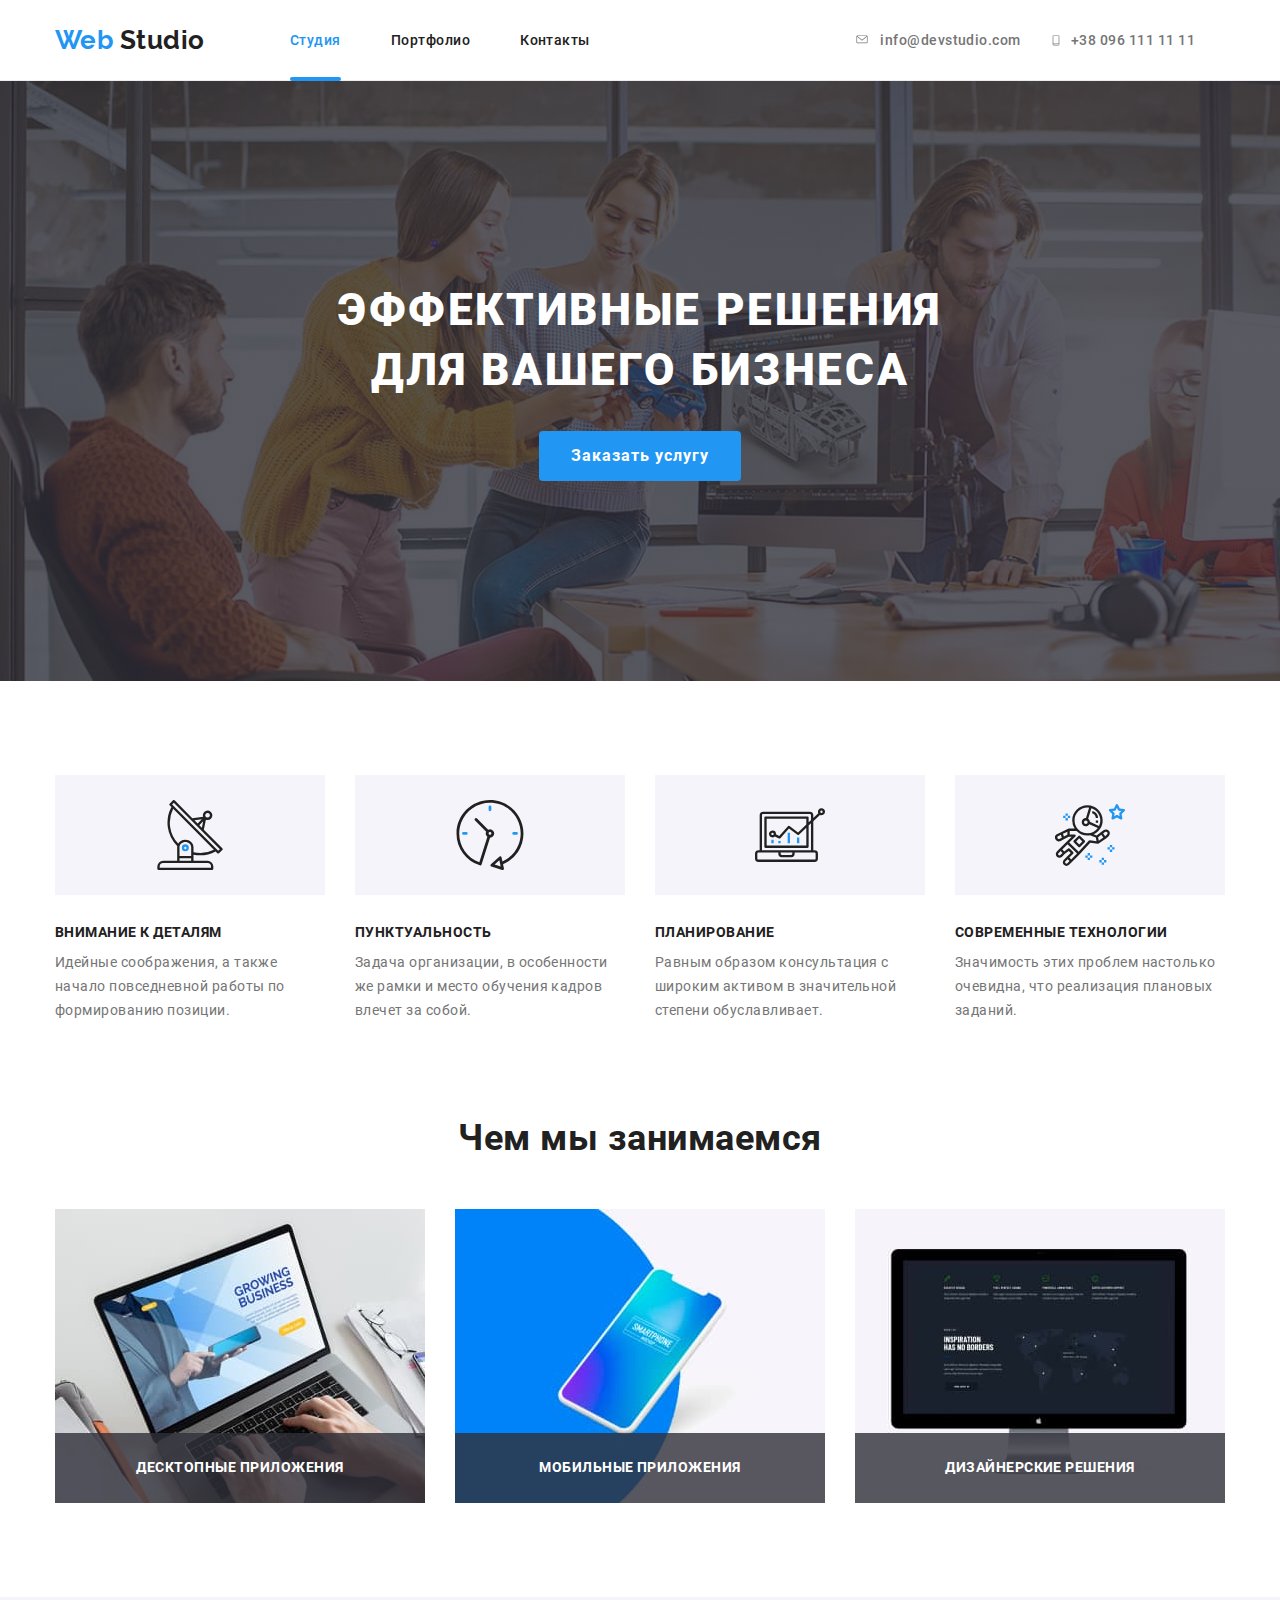
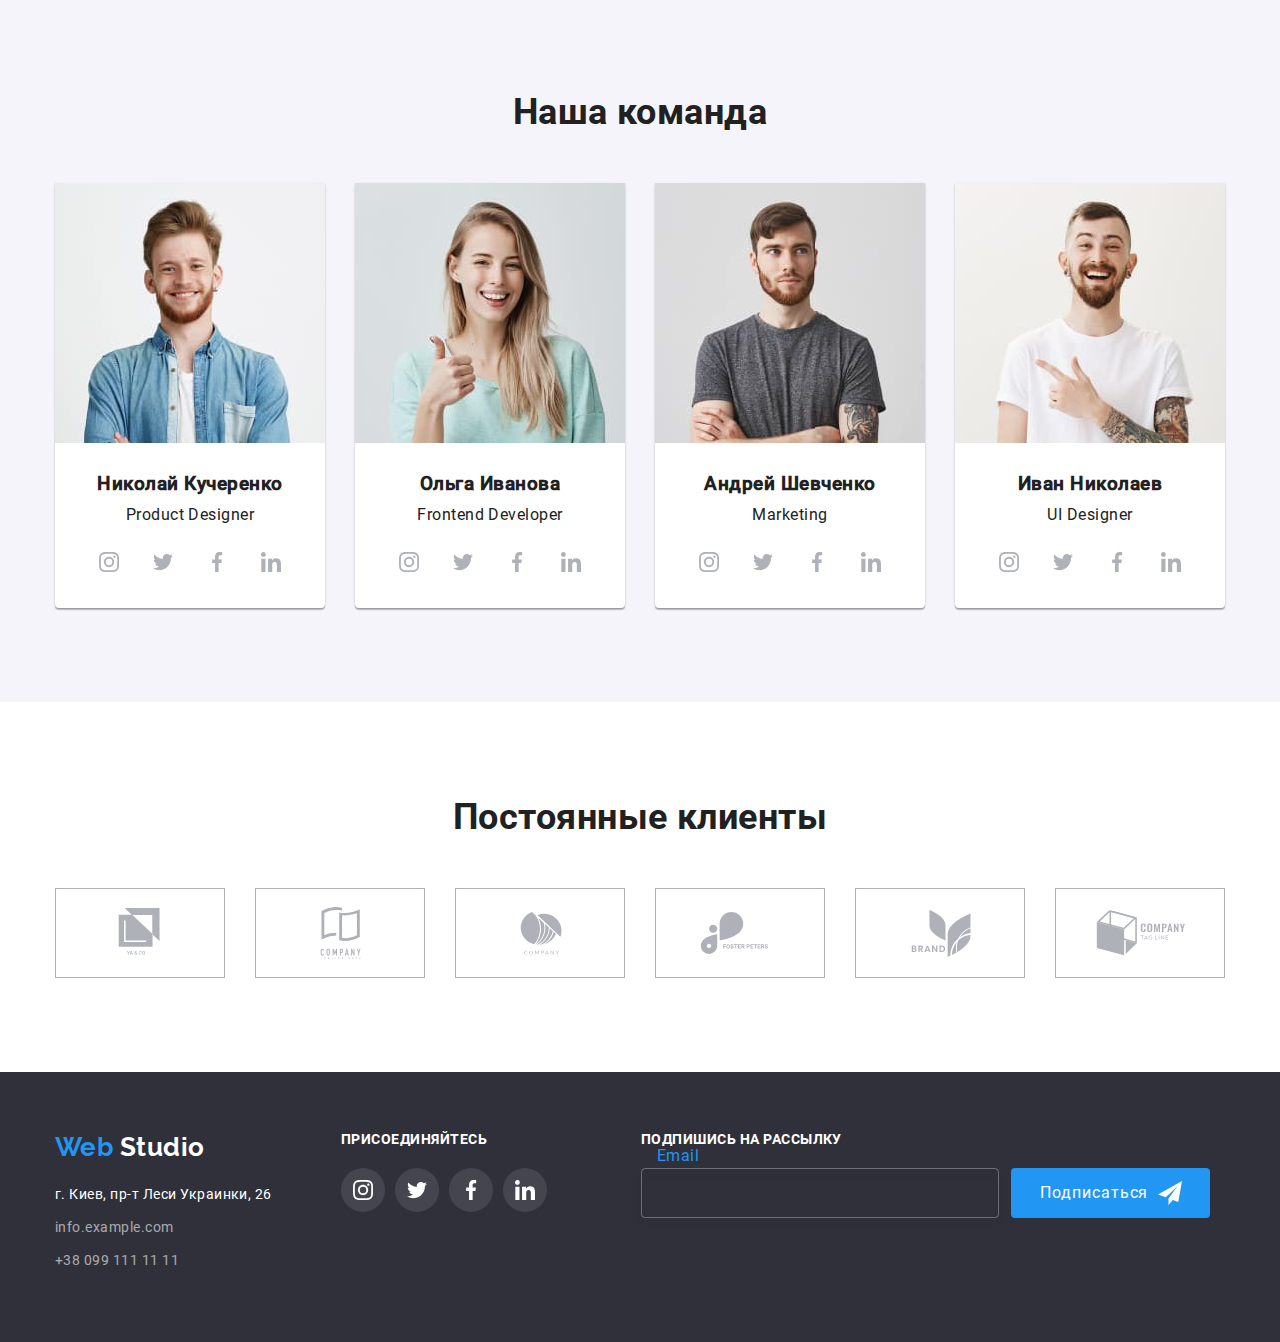
==== commit ecbdbf0d: "Убирает бочину с возвратами лейблов на введенный текст в инпутах" ====
--- a/index.html
+++ b/index.html
@@ -25,8 +25,8 @@
             
             <div class="modal-form__input-container">
                         
-                <input class="modal-form__input modal-form__name" id="modalName" 
-                type="text" name="modalName">
+                <input class="modal-form__input" id="modalName" 
+                type="text" name="modalName" placeholder=" ">
                 <label for="modalName" class="modal-form__label
                 modal-form__label--name">Имя</label>
                 <svg class="modal-form__input-icon">
@@ -34,23 +34,23 @@
                 </svg>  
             </div>
     
-            <div class="modal-form__input-container">
-                
-                <input class="modal-form__input modal-form__phone" id="modalPhone" 
-                type="tel" name="modalPhone">
-                <label for="modalName" class="modal-form__label
-                modal-form__label--phone">Телефон</label>
+            <div class="modal-form__input-container">                
+                <input class="modal-form__input" id="modalPhone" 
+                type="tel" name="modalPhone" placeholder=" ">
+                <label for="modalName" class="modal-form__label">
+                    Телефон
+                </label>
                 <svg class="modal-form__input-icon">
                     <use href="./images/sprite.svg#icon-modal-phone"></use>
                 </svg>
             </div>
     
-            <div class="modal-form__input-container">
-               
-                <input class="modal-form__input modal-form__email" id="modalEmail" 
-                type="email" name="modalEmail">
-                <label for="modalName" class="modal-form__label
-                modal-form__label--email">Почта</label>
+            <div class="modal-form__input-container">               
+                <input class="modal-form__input" id="modalEmail" 
+                type="email" name="modalEmail" placeholder=" ">
+                <label for="modalName" class="modal-form__label">
+                    Почта
+                </label>
                 <svg class="modal-form__input-icon">
                     <use href="./images/sprite.svg#icon-modal-email"></use>
                 </svg> 
@@ -58,7 +58,7 @@
     
             <div class="modal-form__input-container">
                 <textarea class="modal-form__input modal-form__comment" name="modalComment" 
-                id="modalComment" cols="30" rows="10"></textarea>
+                id="modalComment" cols="30" rows="10" placeholder=" "></textarea>
                 <label for="modalComment" class="modal-form__label">
                     Комментарий</label>
             </div>
--- a/css/style.css
+++ b/css/style.css
@@ -589,7 +589,8 @@
 }
 
 .subscription-form__email-input:hover + .subscription-form__email-label,
-.subscription-form__email-input:focus + .subscription-form__email-label {
+.subscription-form__email-input:focus + .subscription-form__email-label,
+.subscription-form__email-input:not(:placeholder-shown) + .subscription-form__email-label {
   color: var(--accent);
   -webkit-transform: translateY(-150%);
           transform: translateY(-150%);
@@ -853,7 +854,8 @@
 }
 
 .modal-form__input:hover + .modal-form__label,
-.modal-form__input:focus + .modal-form__label {
+.modal-form__input:focus + .modal-form__label,
+.modal-form__input:not(:placeholder-shown) + .modal-form__label {
   color: var(--accent);
   -webkit-transform: translate(-26px, -200%);
           transform: translate(-26px, -200%);
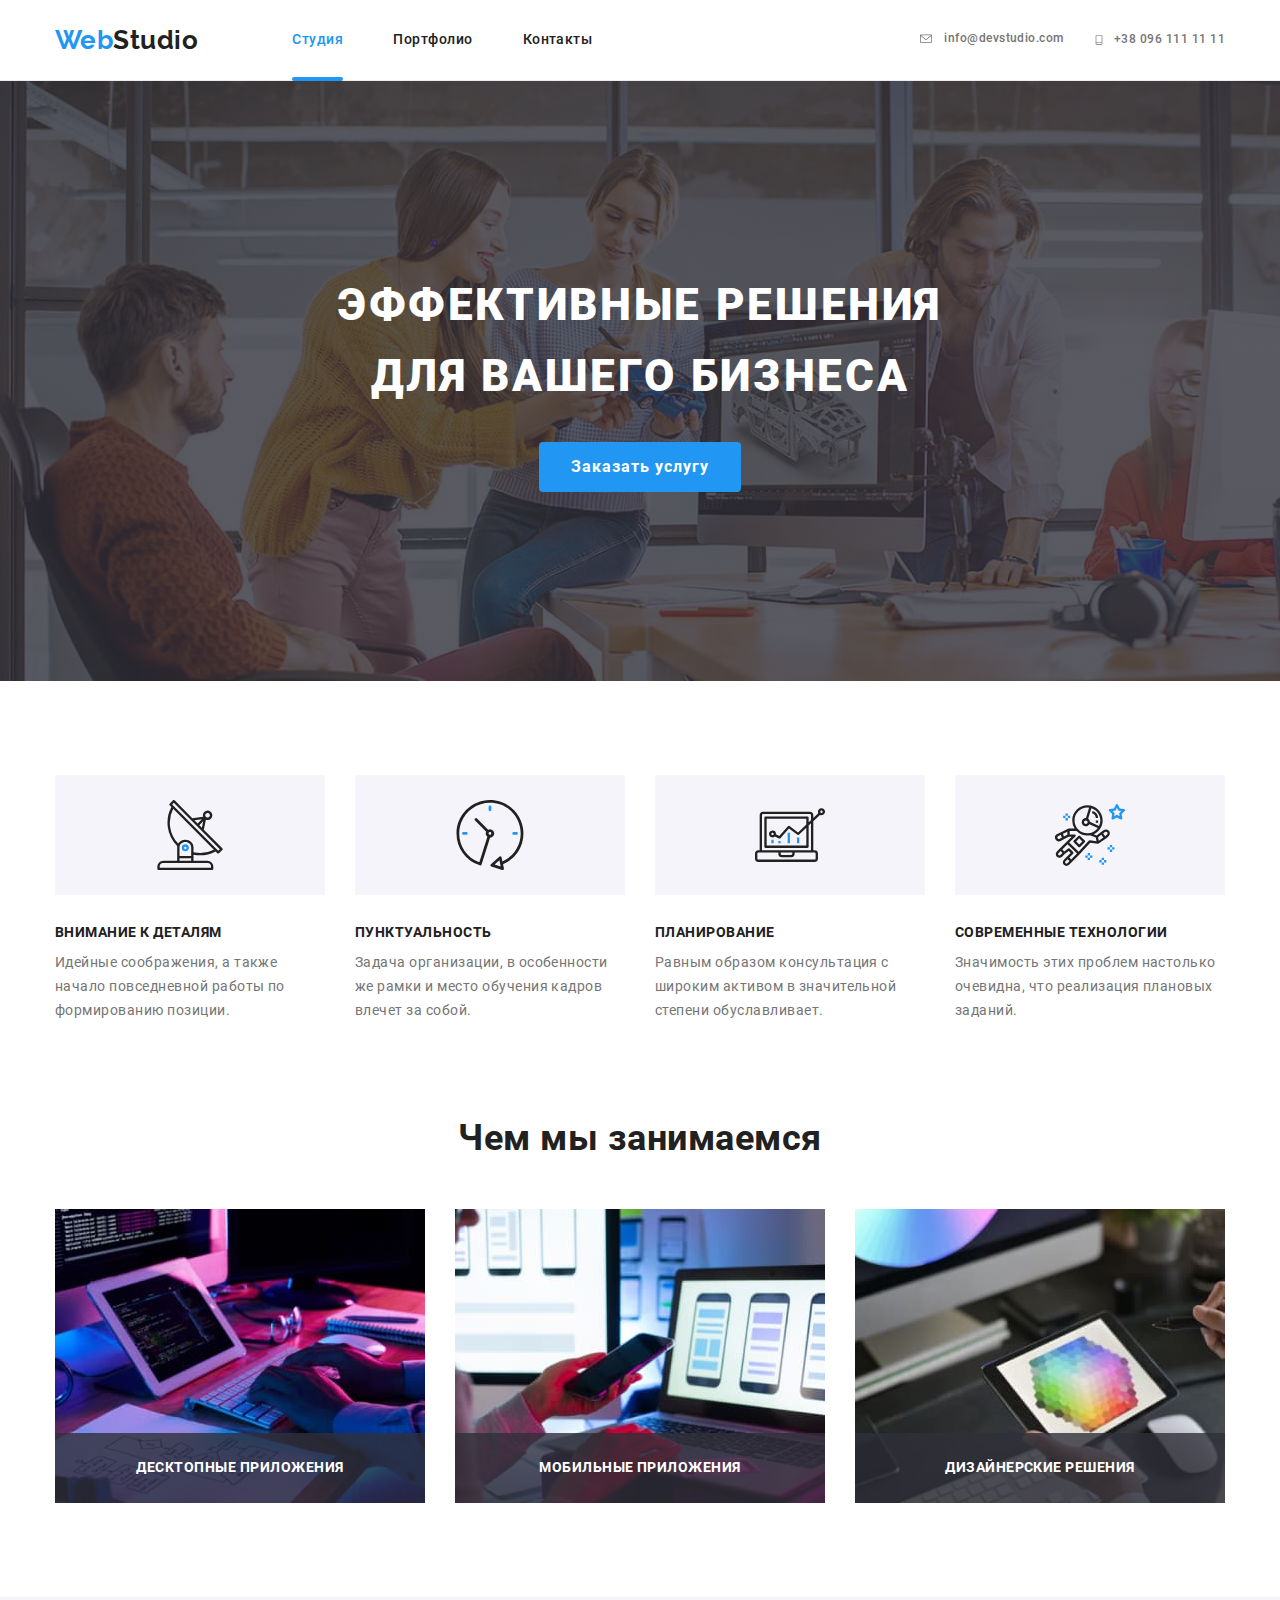
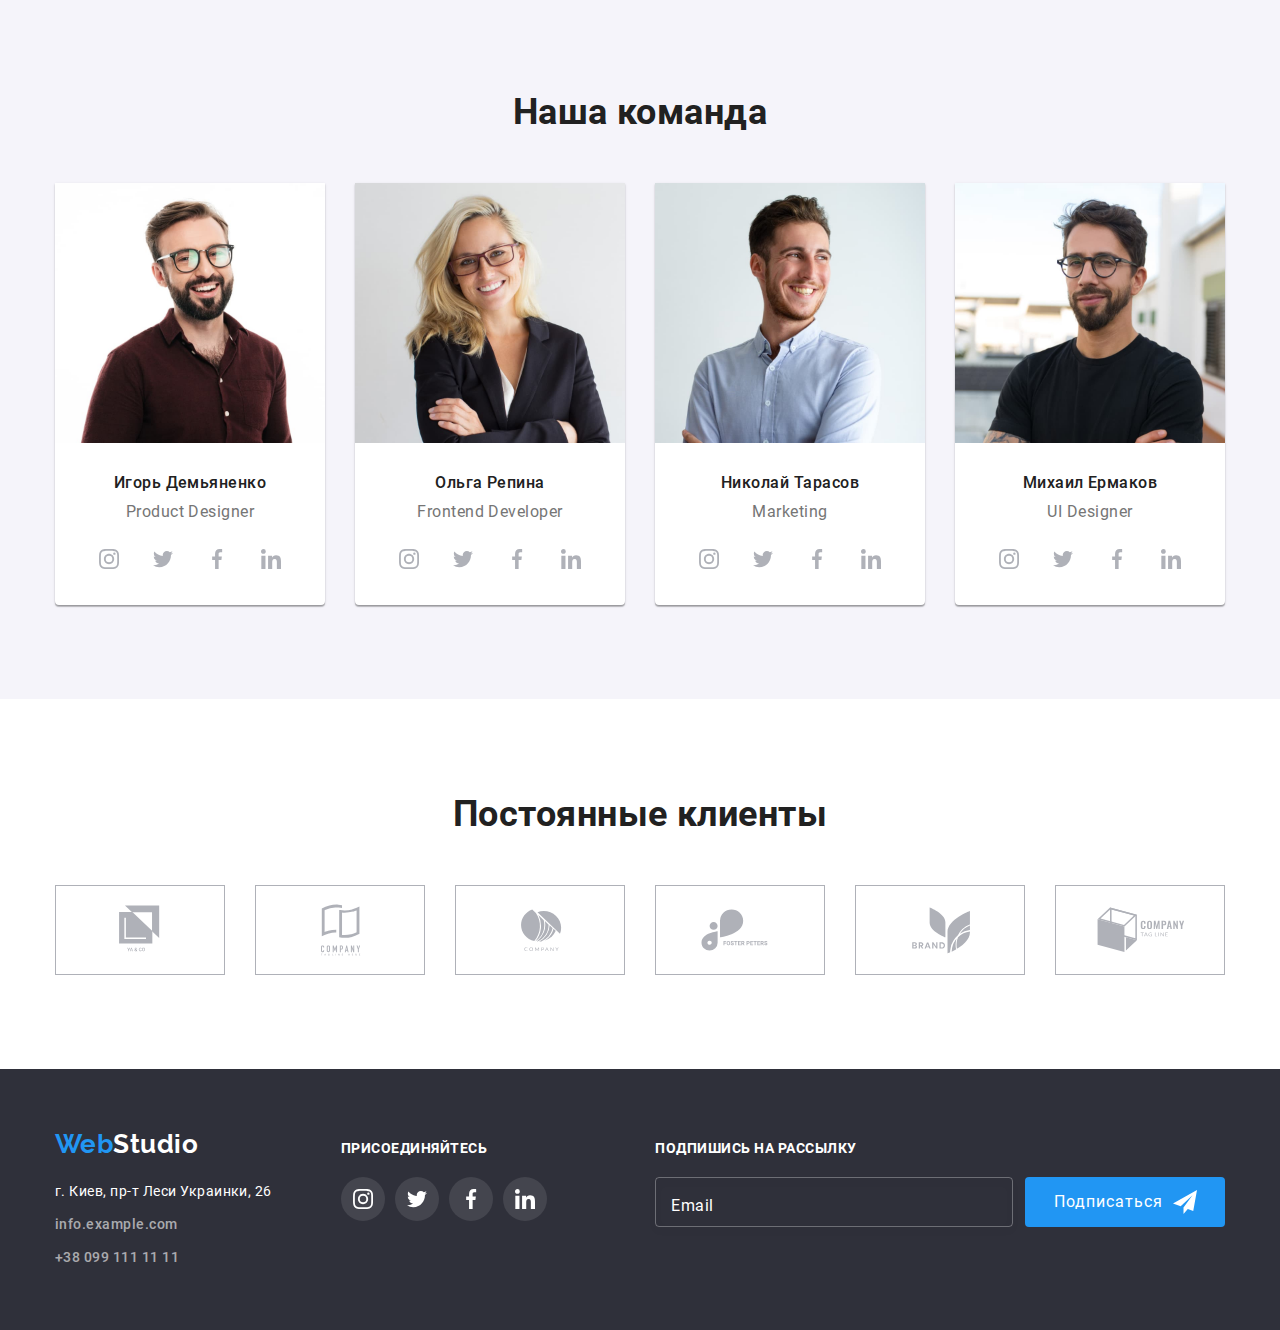
==== commit a595da80: "refactored" ====
--- a/index.html
+++ b/index.html
@@ -1,569 +1,568 @@
 <!DOCTYPE html>
 <html lang="en">
 <head>
-    <meta charset="UTF-8">
-    <meta name="viewport" content="width=device-width, initial-scale=1.0">
-    <title>Web Studio</title>
-
-    <link rel="stylesheet" href="./css/normaliza.css">
-    <link rel="stylesheet" href="./css/style.css">
+  <meta charset="UTF-8">
+  <meta name="viewport" content="width=device-width, initial-scale=1.0">
+  <title>Web studio</title>
+  <link rel="stylesheet" href="./css/main.min.css">
 </head>
 <body>
-    <!--Modal form-->
-    <div class="backdrop is-hidden">
-        <form action="#" class="modal-form">
+  <!--HEADER-->
+  <header class="header">
+    <div class="container top-menu">
+      <a class="logo" href="./index.html">
+          <span class="logo--accent">Web</span>Studio
+      </a>             
+      <div class="header__content">
+        <nav class="nav">
+          <ul class="nav__list list">
+            <li class="nav__list-item">
+              <a class="link nav__link nav__link--active" href="./index.html">Студия</a>
+            </li>
+            <li class="nav__list-item">
+              <a class="link nav__link" href="./portfolio.html">Портфолио</a>
+            </li>
+            <li class="nav__list-item">
+              <a class="link nav__link" href="#contacts">Контакты</a>
+            </li>
+          </ul>
+        </nav>
         
-            <button class="modal-form__btn-close">
-                <svg class="modal-form__icon-close">
-                    <use href="./images/sprite.svg#icon-close-desktop"></use>
-                </svg>
-            </button>
-    
-            <b class="modal-form__action-text">
-                Оставьте свои данные, мы вам перезвоним
-            </b>
-            
-            <div class="modal-form__input-container">
-                        
-                <input class="modal-form__input" id="modalName" 
-                type="text" name="modalName" placeholder=" ">
-                <label for="modalName" class="modal-form__label
-                modal-form__label--name">Имя</label>
-                <svg class="modal-form__input-icon">
-                    <use href="./images/sprite.svg#icon-modal-name"></use>
-                </svg>  
-            </div>
-    
-            <div class="modal-form__input-container">                
-                <input class="modal-form__input" id="modalPhone" 
-                type="tel" name="modalPhone" placeholder=" ">
-                <label for="modalName" class="modal-form__label">
-                    Телефон
-                </label>
-                <svg class="modal-form__input-icon">
-                    <use href="./images/sprite.svg#icon-modal-phone"></use>
-                </svg>
-            </div>
-    
-            <div class="modal-form__input-container">               
-                <input class="modal-form__input" id="modalEmail" 
-                type="email" name="modalEmail" placeholder=" ">
-                <label for="modalName" class="modal-form__label">
-                    Почта
-                </label>
-                <svg class="modal-form__input-icon">
-                    <use href="./images/sprite.svg#icon-modal-email"></use>
+        <ul class="top-menu__contacts list">
+            <li class="top-menu__contacts-item">
+              <a class="link top-menu__contacts-link" href="mailto:info@devstudio.com">
+                <svg class="top-menu__contacts-icon icon--envelope">
+                  <use href='./images/sprite.svg#icon-envelope'></use>
+                </svg>                        
+                info@devstudio.com
+              </a> 
+            </li>
+            <li class="top-menu__contacts-item">
+              <a class="link top-menu__contacts-link" href="tel:+380961111111">
+                <svg class="top-menu__contacts-icon icon--phone">
+                  <use href='./images/sprite.svg#icon-smartphone'></use>
                 </svg> 
-            </div>
-    
-            <div class="modal-form__input-container">
-                <textarea class="modal-form__input modal-form__comment" name="modalComment" 
-                id="modalComment" cols="30" rows="10" placeholder=" "></textarea>
-                <label for="modalComment" class="modal-form__label">
-                    Комментарий</label>
-            </div>
-    
-            <div class="license-agreement">
-                <input class="license-agreement__checkbox" type="checkbox" 
-                name="modalLicense" id="modalLicense">
-                <!-- <svg class="maodal-form__license-checkbox-icon">
-                    <use href=></use>
-                </svg> -->
-                <label for="modalLicense" class="license-agreement__label">
-                    Соглашаюсь с рассылкой и принимаю 
-                    <a class="license-agreement__link" href="">
-                        Условия договора
-                    </a>
-                </label>
-            </div>
-            
-    
-            <button class="modal-form__btn-send btn main-btn" type="submit">
-                Отправить
-            </button>
-    
-    
-        </form>
+                +38 096 111 11 11
+              </a>
+            </li>
+        </ul>
+      </div>
+      <button class="top-menu-btn">
+        <svg class="top-menu-btn__icon">
+          <use href="./images/sprite.svg#icon-mobile-menu"></use>
+        </svg>
+      </button>
     </div>
-    
-
-    <!--Top Menu-->
-    <header class="header">           
-
-        <div class="nav container">
-                <a class="logo" href="./index.html">
-                    <span class="logo--accent">Web</span> Studio
-                </a>             
-            
-            <nav>
-                <ul class="nav__list list">
-                    <li class="nav__list-item">
-                        <a class="link nav__link nav__link--active" href="./index.html">Студия</a>
-                    </li>
-                    <li class="nav__list-item">
-                        <a class="link nav__link" href="./portfolio.html">Портфолио</a>
-                    </li>
-                    <li class="nav__list-item">
-                        <a class="link nav__link" href="#contacts">Контакты</a>
-                    </li>
-                </ul>
-            </nav>
-            
-            <ul class="nav__contacts list">
-                <li class="nav__contacts-item">
-                    <a class="link nav__contacts-link" href="mailto:info@devstudio.com">
-                        <svg class="nav__contacts-icon" width=16 height=11.2>
-                            <use href='./images/sprite.svg#icon-envelope'></use>
-                        </svg>                        
-                        info@devstudio.com
-                    </a> 
-                </li>
-                <li class="nav__contacts-item">
-                    <a class="link nav__contacts-link" href="tel:+380961111111">
-                        <svg class="nav__contacts-icon" width=10 height=15>
-                            <use href='./images/sprite.svg#icon-smartphone'></use>
-                        </svg> 
-                        +38 096 111 11 11
+</header>        
+<!--Header end--> 
+
+<main>
+  <!--Hero section -->
+  <section class="hero">
+      <div class="hero__container">                    
+        <h1 class="hero__title">
+        Эффективные решения 
+        для вашего бизнеса
+        </h1>
+
+        <button type="button" class="hero__button">
+            Заказать услугу
+        </button>
+    </div> 
+  </section>
+
+  <!--Features Section-->
+  <section class="features section">
+    <div class="container">
+      <h2 class="section__title--hidden">Особенности</h2> <!--скрыть-->
+      
+      <ul class="list">
+        <!--Features item 1-->
+        <li class="features__item">
+          <div class="features__svg-container">
+            <svg class="features__item-icon">
+              <use href="./images/sprite.svg#icon-feature1"></use>
+            </svg>
+          </div>
+          <p class="item-title features__item-title">
+            Внимание к деталям
+          </p>
+          <p class="features__item-text">
+            Идейные соображения, а также начало повседневной 
+            работы по формированию позиции.
+          </p>                  
+        </li>
+
+        <!--Features item 2-->
+        <li class="features__item">
+          <div class="features__svg-container">
+            <svg class="features__item-icon">
+              <use href="./images/sprite.svg#icon-feature2"></use>
+            </svg>
+          </div>
+          <p class="item-title features__item-title">
+            Пунктуальность
+          </p>
+          <p class="features__item-text">
+            Задача организации, в особенности же рамки и место 
+            обучения кадров влечет за собой.
+          </p>
+        </li>
+
+            <!--Features item 3-->
+        <li class="features__item">
+          <div class="features__svg-container">
+            <svg class="features__item-icon">
+              <use href="./images/sprite.svg#icon-feature3"></use>
+            </svg>
+          </div>
+          <p class="item-title features__item-title">
+            Планирование
+          </p>
+          <p class="features__item-text">
+            Равным образом консультация с широким активом в значительной 
+            степени обуславливает.
+          </p>
+        </li>
+
+
+    <!--Features item 4-->
+        <li class="features__item">
+          <div class="features__svg-container">
+            <svg class="features__item-icon">
+              <use href="./images/sprite.svg#icon-feature4"></use>
+            </svg>
+          </div>
+          <p class="item-title features__item-title">
+            Современные технологии
+          </p>
+          <p class="features__item-text">
+            Значимость этих проблем настолько очевидна, что реализация 
+            плановых заданий.
+          </p>
+        </li>
+      </ul>
+    </div>
+  </section>
+  <!--Features end-->
+
+  <!--Activities Section-->
+  <section class="activities section">
+    <div class="container activities__container">				
+        <h2 class="section__title">
+            Чем мы занимаемся
+        </h2>
+        <ul class="list">
+            <li class="activities__item">
+                <img class="activities__item-img" src="./images/activities/activity1.jpg" alt="Десктопные приложения">
+                <h3 class="item-title activities__item-title">
+                    Десктопные приложения
+                </h3>
+            </li>
+            <li class="activities__item">
+                <img class="activities__item-img" src="./images/activities/activity2.jpg" alt="Мобильные приложения">
+                <h3 class="item-title activities__item-title">
+                    Мобильные приложения
+                </h3>
+            </li>
+            <li class="activities__item">
+                <img class="activities__item-img" src="./images/activities/activity3.jpg" alt="Дизайнерские решения">
+                <h3 class="item-title activities__item-title">
+                    Дизайнерские решения
+                </h3>              
+            </li>
+        </ul>
+    </div>
+  </section>
+
+  <!--Team Section-->
+  <section class="team section">
+    <div class="container">
+        
+      <h2 class="section__title">
+          Наша команда
+      </h2>
+
+      <ul class="list team__list">                
+        <!--Team-card 1-->
+        <li class="team__card">
+          <img class="team__card-img" src="images/team/card1.jpg" alt="Николай Кучеренко">
+                              
+          <h3 class="team__card-name">
+            Игорь Демьяненко
+          </h3>                    
+          <p class="team__card-position">
+              Product Designer
+          </p>
+          <ul class="list social-links">
+              <li class="social-links__item">
+                <a class="social-link" href="#" aria-label="Instagramm">
+                    <svg class="social-link__icon">
+                      <use href="./images/sprite.svg#icon-instagram"></use>
+                    </svg>
+                </a>
+              </li>
+              <li class="social-links__item">
+                <a class="social-link" href="#" aria-label="Twitter">
+                    <svg class="social-link__icon">
+                        <use href="./images/sprite.svg#icon-twitter"></use>
+                    </svg>
+                </a>
+              </li>
+              <li class="social-links__item">
+                <a class="social-link" href="#" aria-label="Facebook">
+                    <svg class="social-link__icon">
+                        <use href="./images/sprite.svg#icon-facebook"></use>
+                    </svg>
+                </a>
+              </li>
+              <li class="social-links__item">
+                  <a class="social-link" href="#" aria-label="LinkedIn">
+                    <svg class="social-link__icon">
+                        <use href="./images/sprite.svg#icon-linkedin"></use>
+                    </svg>
+                  </a>
+              </li>
+          </ul>
+        </li>
+
+        <!--Team-card 2-->
+        <li class="team__card">
+            <img class="team__card-img" src="images/team/card2.jpg" alt="Ольга Иванова">
+                                
+            <h3 class="team__card-name">
+                Ольга Репина
+            </h3>                    
+            <p class="team__card-position">
+                Frontend Developer
+            </p>
+            <ul class="list social-links">
+                <li class="social-links__item">
+                    <a class="social-link" href="#" aria-label="Instagramm">
+                        <svg class="social-link__icon">
+                            <use href="./images/sprite.svg#icon-instagram"></use>
+                        </svg>
+                    </a>
+                </li>
+                <li class="social-links__item">
+                    <a class="social-link" href="#" aria-label="Twitter">
+                        <svg class="social-link__icon">
+                            <use href="./images/sprite.svg#icon-twitter"></use>
+                        </svg>
+                    </a>
+                </li>
+                <li class="social-links__item">
+                    <a class="social-link" href="#" aria-label="Facebook">
+                        <svg class="social-link__icon">
+                            <use href="./images/sprite.svg#icon-facebook"></use>
+                        </svg>
+                    </a>
+                </li>
+                <li class="social-links__item">
+                    <a class="social-link" href="#" aria-label="LinkedIn">
+                        <svg class="social-link__icon">
+                            <use href="./images/sprite.svg#icon-linkedin"></use>
+                        </svg>
                     </a>
                 </li>
             </ul>
-        </div>
-        
-    </header>        
-    <!--Header end-->             
+        </li>
+
+        <!--Team-card 3-->
+        <li class="team__card">
+            <img class="team__card-img" src="images/team/card3.jpg" alt="Андрей Шевченко">
+                                
+            <h3 class="team__card-name">
+                Николай Тарасов
+            </h3>                    
+            <p class="team__card-position">
+                Marketing
+            </p>
+            <ul class="list social-links">
+                <li class="social-links__item">
+                    <a class="social-link" href="#" aria-label="Instagramm">
+                        <svg class="social-link__icon">
+                            <use href="./images/sprite.svg#icon-instagram"></use>
+                        </svg>
+                    </a>
+                </li>
+                <li class="social-links__item">
+                    <a class="social-link" href="#" aria-label="Twitter">
+                        <svg class="social-link__icon">
+                            <use href="./images/sprite.svg#icon-twitter"></use>
+                        </svg>
+                    </a>
+                </li>
+                <li class="social-links__item">
+                    <a class="social-link" href="#" aria-label="Facebook">
+                        <svg class="social-link__icon">
+                            <use href="./images/sprite.svg#icon-facebook"></use>
+                        </svg>
+                    </a>
+                </li>
+                <li class="social-links__item">
+                    <a class="social-link" href="#" aria-label="LinkedIn">
+                        <svg class="social-link__icon">
+                            <use href="./images/sprite.svg#icon-linkedin"></use>
+                        </svg>
+                    </a>
+                </li>
+            </ul>
+        </li>
+
+        <!--Team-card 4-->
+        <li class="team__card">
+            <img class="team__card-img" src="images/team/card4.jpg" alt="Иван Николаев">
+                                
+            <h3 class="team__card-name">
+                Михаил Ермаков
+            </h3>                    
+            <p class="team__card-position">
+                UI Designer
+            </p>
+            <ul class="list social-links">
+                <li class="social-links__item">
+                    <a class="social-link" href="#" aria-label="Instagramm">
+                        <svg class="social-link__icon">
+                            <use href="./images/sprite.svg#icon-instagram"></use>
+                        </svg>
+                    </a>
+                </li>
+                <li class="social-links__item">
+                    <a class="social-link" href="#" aria-label="Twitter">
+                        <svg class="social-link__icon">
+                            <use href="./images/sprite.svg#icon-twitter"></use>
+                        </svg>
+                    </a>
+                </li>
+                <li class="social-links__item">
+                    <a class="social-link" href="#" aria-label="Facebook">
+                        <svg class="social-link__icon">
+                            <use href="./images/sprite.svg#icon-facebook"></use>
+                        </svg>
+                    </a>
+                </li>
+                <li class="social-links__item">
+                    <a class="social-link" href="#" aria-label="LinkedIn">
+                        <svg class="social-link__icon">
+                            <use href="./images/sprite.svg#icon-linkedin"></use>
+                        </svg>
+                    </a>
+                </li>
+            </ul>
+        </li>
+      </ul>
+    </div>
+  </section>
+  <!--Team end-->
+ <!--Clients Section-->
+ <section class="clients section">
+  <div class="container">
+      <h2 class="section__title">
+          Постоянные клиенты
+      </h2>
+      <ul class="clients__list list">
+          <li class="clients__item">
+              <a class="clients__link" href="">
+                  <svg class="clients__logo">
+                      <use href="./images/sprite.svg#icon-logo1"></use>
+                  </svg>
+              </a>
+          </li>
+          <li class="clients__item">
+              <a class="clients__link" href="">
+                  <svg class="clients__logo">
+                      <use href="./images/sprite.svg#icon-logo2"></use>
+                  </svg>
+              </a>
+          </li>
+          <li class="clients__item">
+              <a class="clients__link" href="">
+                  <svg class="clients__logo">
+                      <use href="./images/sprite.svg#icon-logo3"></use>
+                  </svg>
+              </a>
+          </li>
+          <li class="clients__item">
+              <a class="clients__link" href="">
+                  <svg class="clients__logo">
+                      <use href="./images/sprite.svg#icon-logo4"></use>
+                  </svg>
+              </a>
+          </li>
+          <li class="clients__item">
+              <a class="clients__link" href="">
+                  <svg class="clients__logo">
+                      <use href="./images/sprite.svg#icon-logo5"></use>
+                  </svg>
+              </a>
+          </li>
+          <li class="clients__item">
+              <a class="clients__link" href="">
+                  <svg class="clients__logo">
+                      <use href="./images/sprite.svg#icon-logo6"></use>
+                  </svg>
+              </a>
+          </li>
+      </ul></div>
+  </section>
+<!--Clients end-->
+</main>
+<!--Main end-->
+<!--Footer-->
+<footer class="footer" id="contacts">
+  <div class="container footer__container">
+      <div class="footer__contacts-container">				
+          <a class="logo logo--inverse footer__logo" href="./index.html">
+              <span class="logo--accent">Web</span> Studio
+          </a>
+          <address class="footer__address">
+            <p class="footer__contacts-item">
+                г. Киев, пр-т Леси Украинки, 26          
+            </p>
+              <a class="footer__contacts-link" href="mailto:info.example.com">info.example.com</a>
+
+              <a class="footer__contacts-link" href="tel:+380991111111"> +38 099 111 11 11</a>
+         
+        </address>
+      </div>
+      <div class="footer__social-links">
+          <b class="footer__action-text">
+              Присоединяйтесь
+          </b>
+          <ul class="list social-links">
+              <li class="social-links__item">
+                  <a class="social-link footer__social-link" href="#" aria-label="Instagramm">
+                      <svg class="social-link__icon">
+                          <use href="./images/sprite.svg#icon-instagram"></use>
+                      </svg>
+                  </a>
+              </li>
+              <li class="social-links__item">
+                  <a class="social-link footer__social-link" href="#" aria-label="Twitter">
+                      <svg class="social-link__icon">
+                          <use href="./images/sprite.svg#icon-twitter"></use>
+                      </svg>
+                  </a>
+              </li>
+              <li class="social-links__item">
+                  <a class="social-link footer__social-link" href="#" aria-label="Facebook">
+                      <svg class="social-link__icon">
+                          <use href="./images/sprite.svg#icon-facebook"></use>
+                      </svg>
+                  </a>
+              </li>
+              <li class="social-links__item">
+                  <a class="social-link footer__social-link" href="#" aria-label="LinkedIn">
+                      <svg class="social-link__icon">
+                          <use href="./images/sprite.svg#icon-linkedin"></use>
+                      </svg>
+                  </a>
+              </li>
+          </ul>
+      </div>
+      <form class="subscription-form">
+          <b class="footer__action-text">
+              Подпишись на рассылку
+          </b>
+          <div class="subscription-form__controls">
+
+              <input type="email" id="subscriptionFormEmail"
+              class="subscription-form__email-input" 
+              name="subscriptionFormEmail" placeholder=" ">
+              <label class="subscription-form__email-label" 
+               for="subscriptionFormEmail">Email</label>
+              
+
+              <button class="subscription-form__btn">
+                  <span>Подписаться</span>
+                  <svg class="icon-send">
+                      <use href="./images/sprite.svg#icon-send"></use>
+                  </svg>                    
+              </button>
+          </div>
+      </form>
+  </div>
+  
+</footer>
+
+<!--Modal form-->
+<div class="backdrop is-hidden">
+  <form action="#" class="modal-form">
+  
+      <button class="modal-form__btn-close">
+          <svg class="modal-form__icon-close">
+              <use href="./images/sprite.svg#icon-modal-close"></use>
+          </svg>
+      </button>
+
+      <b class="modal-form__action-text">
+          Оставьте свои данные, мы вам перезвоним
+      </b>
       
-    <main>
-        <!--Hero section -->
-        <section class="hero">                        
-            <h1 class="hero__title">
-                Эффективные решения <br>
-                для вашего бизнеса
-            </h1>
-        
-            <button type="button" class="btn main-btn hero__button">
-                Заказать услугу
-            </button>    
-        </section>
+      <div class="modal-form__input-container">
+                  
+          <input class="modal-form__input" id="modalName" 
+          type="text" name="modalName" placeholder=" ">
+          <label for="modalName" class="modal-form__label
+          modal-form__label--name">Имя</label>
+          <svg class="modal-form__input-icon">
+              <use href="./images/sprite.svg#icon-modal-name"></use>
+          </svg>  
+      </div>
+
+      <div class="modal-form__input-container">                
+          <input class="modal-form__input" id="modalPhone" 
+          type="tel" name="modalPhone" placeholder=" ">
+          <label for="modalName" class="modal-form__label">
+              Телефон
+          </label>
+          <svg class="modal-form__input-icon">
+              <use href="./images/sprite.svg#icon-modal-phone"></use>
+          </svg>
+      </div>
+
+      <div class="modal-form__input-container">               
+          <input class="modal-form__input" id="modalEmail" 
+          type="email" name="modalEmail" placeholder=" ">
+          <label for="modalName" class="modal-form__label">
+              Почта
+          </label>
+          <svg class="modal-form__input-icon">
+              <use href="./images/sprite.svg#icon-modal-email"></use>
+          </svg> 
+      </div>
+
+      <div class="modal-form__input-container">
+          <textarea class="modal-form__input modal-form__comment" name="modalComment" 
+          id="modalComment" cols="30" rows="10" placeholder=" "></textarea>
+          <label for="modalComment" class="modal-form__label">
+              Комментарий</label>
+      </div>
+
+      <div class="license-agreement">
+          <input class="license-agreement__checkbox" type="checkbox" 
+          name="modalLicense" id="modalLicense">
+          <label for="modalLicense" class="license-agreement__label">
+              
+              <span class="label-inner"> Соглашаюсь с рассылкой и принимаю 
+                <a class="license-agreement__link" href="">
+                    Условия договора
+                </a>
+              </span>             
+          </label>
+      </div>
       
-        <!--Features Section-->
-        <section class="features section--padding">
-            <div class="container">
-                <h2 class="features__title title--hidden">Особенности</h2> <!--скрыть-->
-                
-                <ul class="features__list list">
-
-                    <!--Features item 1-->
-                    <li class="features__list-item">
-                        <div class="features__svg-container">
-                            <svg class="features__item-icon">
-                                <use href="./images/sprite.svg#icon-feature1"></use>
-                            </svg>
-                        </div>
-                        <h3 class="item-title features__item-title">
-                            Внимание к деталям
-                        </h3>
-                        <p class="features__item-text">
-                            Идейные соображения, а также начало повседневной 
-                            работы по формированию позиции.
-                        </p>                  
-                    </li>
-
-                    <!--Features item 2-->
-                    <li class="features__list-item  ">
-                        <div class="features__svg-container">
-                            <svg class="features__item-icon">
-                                <use href="./images/sprite.svg#icon-feature2"></use>
-                            </svg>
-                        </div>
-                        <h3 class="item-title features__item-title">
-                            Пунктуальность
-                        </h3>
-                        <p class="features__item-text">
-                            Задача организации, в особенности же рамки и место 
-                            обучения кадров влечет за собой.
-                        </p>
-                    </li>
-
-                        <!--Features item 3-->
-                    <li class="features__list-item">
-                        <div class="features__svg-container">
-                            <svg class="features__item-icon">
-                                <use href="./images/sprite.svg#icon-feature3"></use>
-                            </svg>
-                        </div>
-                        <h3 class="item-title features__item-title">
-                            Планирование
-                        </h3>
-                        <p class="features__item-text">
-                            Равным образом консультация с широким активом в значительной 
-                            степени обуславливает.
-                        </p>
-                    </li>
-
-
-                <!--Features item 4-->
-                    <li class="features__list-item">
-                        <div class="features__svg-container">
-                            <svg class="features__item-icon">
-                                <use href="./images/sprite.svg#icon-feature4"></use>
-                            </svg>
-                        </div>
-                        <h3 class="item-title features__item-title">
-                            Современные технологии
-                        </h3>
-                        <p class="features__item-text">
-                            Значимость этих проблем настолько очевидна, что реализация 
-                            плановых заданий.
-                        </p>
-                    </li>
-                </ul>
-            </div>
-
-        </section>
-        <!--Features end-->
-
-        <!--Activities Section-->
-        <section class="activities">
-            <div class="container activities__container">				
-                <h2 class="section-title activities__title">
-                    Чем мы занимаемся
-                </h2>
-                <ul class="activities__list list">
-                    <li class="activities__list-item">
-                        <img class="activities__item-img" src="./images/activities/activity1.jpg" alt="Десктопные приложения">
-                        <h3 class="item-title activities__item-title">
-                            Десктопные приложения
-                        </h3>
-                    </li>
-                    <li class="activities__list-item">
-                        <img class="activities__item-img" src="./images/activities/activity2.jpg" alt="Мобильные приложения">
-                        <h3 class="item-title activities__item-title">
-                            Мобильные приложения
-                        </h3>
-                    </li>
-                    <li class="activities__list-item">
-                        <img class="activities__item-img" src="./images/activities/activity3.jpg" alt="Дизайнерские решения">
-                        <h3 class="item-title activities__item-title">
-                            Дизайнерские решения
-                        </h3>              
-                    </li>
-                </ul>
-            </div>
-        </section>
-
-        <!--Team Section-->
-        <section class="team section--padding">
-            <div class="container">
-                
-                <h2 class="section-title team__title">
-                    Наша команда
-                </h2>
-    
-                <ul class="team__list list">
-                
-                    <!--Team-card 1-->
-                    <li class="team__card">
-                        <img class="team__card-img" src="images/team/desktop/card1.jpg" alt="Николай Кучеренко" width="270">
-                                           
-                        <h3 class="team__card-name">
-                            Николай Кучеренко
-                        </h3>                    
-                        <p class="team__card-position">
-                            Product Designer
-                        </p>
-                        <ul class="list social-links">
-                            <li class="social-links__item">
-                                <a class="social-link" href="#" aria-label="Instagramm">
-                                    <svg class="social-link__icon">
-                                        <use href="./images/sprite.svg#icon-instagram"></use>
-                                    </svg>
-                                </a>
-                            </li>
-                            <li class="social-links__item">
-                                <a class="social-link" href="#" aria-label="Twitter">
-                                    <svg class="social-link__icon">
-                                        <use href="./images/sprite.svg#icon-twitter"></use>
-                                    </svg>
-                                </a>
-                            </li>
-                            <li class="social-links__item">
-                                <a class="social-link" href="#" aria-label="Facebook">
-                                    <svg class="social-link__icon">
-                                        <use href="./images/sprite.svg#icon-facebook"></use>
-                                    </svg>
-                                </a>
-                            </li>
-                            <li class="social-links__item">
-                                <a class="social-link" href="#" aria-label="LinkedIn">
-                                    <svg class="social-link__icon">
-                                        <use href="./images/sprite.svg#icon-linkedin"></use>
-                                    </svg>
-                                </a>
-                            </li>
-                        </ul>
-                    </li>
-    
-                    <!--Team-card 2-->
-                    <li class="team__card">
-                        <img class="team__card-img" src="images/team/desktop/card2.jpg" alt="Ольга Иванова" width="270">
-                                           
-                        <h3 class="team__card-name">
-                            Ольга Иванова
-                        </h3>                    
-                        <p class="team__card-position">
-                            Frontend Developer
-                        </p>
-                        <ul class="list social-links">
-                            <li class="social-links__item">
-                                <a class="social-link" href="#" aria-label="Instagramm">
-                                    <svg class="social-link__icon">
-                                        <use href="./images/sprite.svg#icon-instagram"></use>
-                                    </svg>
-                                </a>
-                            </li>
-                            <li class="social-links__item">
-                                <a class="social-link" href="#" aria-label="Twitter">
-                                    <svg class="social-link__icon">
-                                        <use href="./images/sprite.svg#icon-twitter"></use>
-                                    </svg>
-                                </a>
-                            </li>
-                            <li class="social-links__item">
-                                <a class="social-link" href="#" aria-label="Facebook">
-                                    <svg class="social-link__icon">
-                                        <use href="./images/sprite.svg#icon-facebook"></use>
-                                    </svg>
-                                </a>
-                            </li>
-                            <li class="social-links__item">
-                                <a class="social-link" href="#" aria-label="LinkedIn">
-                                    <svg class="social-link__icon">
-                                        <use href="./images/sprite.svg#icon-linkedin"></use>
-                                    </svg>
-                                </a>
-                            </li>
-                        </ul>
-                    </li>
-    
-                    <!--Team-card 3-->
-                    <li class="team__card">
-                        <img class="team__card-img" src="images/team/desktop/card3.jpg" alt="Андрей Шевченко" width="270">
-                                           
-                        <h3 class="team__card-name">
-                            Андрей Шевченко
-                        </h3>                    
-                        <p class="team__card-position">
-                            Marketing
-                        </p>
-                        <ul class="list social-links">
-                            <li class="social-links__item">
-                                <a class="social-link" href="#" aria-label="Instagramm">
-                                    <svg class="social-link__icon">
-                                        <use href="./images/sprite.svg#icon-instagram"></use>
-                                    </svg>
-                                </a>
-                            </li>
-                            <li class="social-links__item">
-                                <a class="social-link" href="#" aria-label="Twitter">
-                                    <svg class="social-link__icon">
-                                        <use href="./images/sprite.svg#icon-twitter"></use>
-                                    </svg>
-                                </a>
-                            </li>
-                            <li class="social-links__item">
-                                <a class="social-link" href="#" aria-label="Facebook">
-                                    <svg class="social-link__icon">
-                                        <use href="./images/sprite.svg#icon-facebook"></use>
-                                    </svg>
-                                </a>
-                            </li>
-                            <li class="social-links__item">
-                                <a class="social-link" href="#" aria-label="LinkedIn">
-                                    <svg class="social-link__icon">
-                                        <use href="./images/sprite.svg#icon-linkedin"></use>
-                                    </svg>
-                                </a>
-                            </li>
-                        </ul>
-                    </li>
-    
-                    <!--Team-card 4-->
-                    <li class="team__card">
-                        <img class="team__card-img" src="images/team/desktop/card4.jpg" alt="Иван Николаев" width="270">
-                                           
-                        <h3 class="team__card-name">
-                            Иван Николаев
-                        </h3>                    
-                        <p class="team__card-position">
-                            UI Designer
-                        </p>
-                        <ul class="list social-links">
-                            <li class="social-links__item">
-                                <a class="social-link" href="#" aria-label="Instagramm">
-                                    <svg class="social-link__icon">
-                                        <use href="./images/sprite.svg#icon-instagram"></use>
-                                    </svg>
-                                </a>
-                            </li>
-                            <li class="social-links__item">
-                                <a class="social-link" href="#" aria-label="Twitter">
-                                    <svg class="social-link__icon">
-                                        <use href="./images/sprite.svg#icon-twitter"></use>
-                                    </svg>
-                                </a>
-                            </li>
-                            <li class="social-links__item">
-                                <a class="social-link" href="#" aria-label="Facebook">
-                                    <svg class="social-link__icon">
-                                        <use href="./images/sprite.svg#icon-facebook"></use>
-                                    </svg>
-                                </a>
-                            </li>
-                            <li class="social-links__item">
-                                <a class="social-link" href="#" aria-label="LinkedIn">
-                                    <svg class="social-link__icon">
-                                        <use href="./images/sprite.svg#icon-linkedin"></use>
-                                    </svg>
-                                </a>
-                            </li>
-                        </ul>
-                    </li>
-                </ul>
-            </div>
-        </section>
-        <!--Team end-->
-
-        <!--Clients Section-->
-        <section class="clients section--padding">
-            <div class="container">
-                <h2 class="section-title clients__title">
-                    Постоянные клиенты
-                </h2>
-                <ul class="clients__list list">
-                    <li class="clients__item">
-                        <a class="clients__link" href="">
-                            <svg class="clients__logo">
-                                <use href="./images/sprite.svg#icon-logo1"></use>
-                            </svg>
-                        </a>
-                    </li>
-                    <li class="clients__item">
-                        <a class="clients__link" href="">
-                            <svg class="clients__logo">
-                                <use href="./images/sprite.svg#icon-logo2"></use>
-                            </svg>
-                        </a>
-                    </li>
-                    <li class="clients__item">
-                        <a class="clients__link" href="">
-                            <svg class="clients__logo">
-                                <use href="./images/sprite.svg#icon-logo3"></use>
-                            </svg>
-                        </a>
-                    </li>
-                    <li class="clients__item">
-                        <a class="clients__link" href="">
-                            <svg class="clients__logo">
-                                <use href="./images/sprite.svg#icon-logo4"></use>
-                            </svg>
-                        </a>
-                    </li>
-                    <li class="clients__item">
-                        <a class="clients__link" href="">
-                            <svg class="clients__logo">
-                                <use href="./images/sprite.svg#icon-logo5"></use>
-                            </svg>
-                        </a>
-                    </li>
-                    <li class="clients__item">
-                        <a class="clients__link" href="">
-                            <svg class="clients__logo">
-                                <use href="./images/sprite.svg#icon-logo6"></use>
-                            </svg>
-                        </a>
-                    </li>
-                </ul></div>
-        </section>
-        <!--Clients end-->
-    </main>
-    <!--Main end-->
-
-    <!--Footer-->
-    <footer class="footer" id="contacts">
-        <div class="container footer__container">
-            <div class="footer__contacts-container">				
-                <a class="logo logo--inverse footer__logo" href="./index.html">
-                    <span class="logo--accent">Web</span> Studio
-                </a>
-                <address class="footer__address footer__contacts-item">
-                    г. Киев, пр-т Леси Украинки, 26
-                </address>
-                <p class="footer__contacts-item">
-                    <a class="footer__contacts-link" href="mailto:info.example.com">info.example.com</a>
-                </p>
-                <p class="footer__contacts-item">
-                    <a class="footer__contacts-link" href="tel:+380991111111"> +38 099 111 11 11</a>
-                </p>
-            </div>
-            <div class="footer__social-links">
-                <b class="footer__action-text">
-                    Присоединяйтесь
-                </b>
-                <ul class="list social-links">
-                    <li class="social-links__item">
-                        <a class="social-link footer__social-link" href="#" aria-label="Instagramm">
-                            <svg class="social-link__icon">
-                                <use href="./images/sprite.svg#icon-instagram"></use>
-                            </svg>
-                        </a>
-                    </li>
-                    <li class="social-links__item">
-                        <a class="social-link footer__social-link" href="#" aria-label="Twitter">
-                            <svg class="social-link__icon">
-                                <use href="./images/sprite.svg#icon-twitter"></use>
-                            </svg>
-                        </a>
-                    </li>
-                    <li class="social-links__item">
-                        <a class="social-link footer__social-link" href="#" aria-label="Facebook">
-                            <svg class="social-link__icon">
-                                <use href="./images/sprite.svg#icon-facebook"></use>
-                            </svg>
-                        </a>
-                    </li>
-                    <li class="social-links__item">
-                        <a class="social-link footer__social-link" href="#" aria-label="LinkedIn">
-                            <svg class="social-link__icon">
-                                <use href="./images/sprite.svg#icon-linkedin"></use>
-                            </svg>
-                        </a>
-                    </li>
-                </ul>
-            </div>
-            <form action="#">
-                <b class="footer__action-text">
-                    Подпишись на рассылку
-                </b>
-                <div class="subscription-form__controls">
-
-                    <input type="email" id="subscriptionFormEmail"
-                    class="subscription-form__email-input" name="subscriptionFormEmail">
-                    <label class="subscription-form__email-label" 
-                     for="subscriptionFormEmail">Email</label>
-                    
-
-                    <button class="subscription-form__btn btn main-btn">
-                        <span>Подписаться</span>
-                        <svg class="icon-send">
-                            <use href="./images/sprite.svg#icon-send"></use>
-                        </svg>                    
-                    </button>
-                </div>
-            </form>
-        </div>
-        
-    </footer>
-
-    <script src="./js/modalForm.js"></script>
+
+      <button class="modal-form__btn-send" type="submit">
+          Отправить
+      </button>
+
+
+  </form>
+</div>
+
+<script src="./js/modalForm.js"></script>
+<script src="./js/mobile-sandwich.js"></script>
 </body>
-</html>
+</html>--- a/css/main.min.css
+++ b/css/main.min.css
@@ -0,0 +1,7 @@
+:root{--accent: #2196F3;--main-bg: #fff;--secondary-bg: #F5F4FA;--activity-title-bg: rgba(47, 48, 58, 0.8);--main-text: #212121;--secondary-text: #757575;--light-text: #ffffff;--social-links: #AFB1B8;--footer-contacts: rgba(255, 255, 255, 0.6);--footer-bg: #2F303A;--footer-social-bg: rgba(255, 255, 255, 0.1);--nav-underline: #ECECEC;--item-border: #EEEEEE}@font-face{font-family:"Raleway-Bold";src:url(../images/fonts/Raleway-Bold.ttf);font-style:normal;font-weight:700}@font-face{font-family:"Roboto-Bold";src:url(../images/fonts/Roboto-Bold.ttf);font-style:normal;font-weight:700}@font-face{font-family:"Roboto-Black";src:url(../images/fonts/Roboto-Black.ttf);font-style:normal;font-weight:900}@font-face{font-family:"Roboto-Medium";src:url(../images/fonts/Roboto-Medium.ttf);font-style:normal;font-weight:500}@font-face{font-family:"Roboto-Regular";src:url(../images/fonts/Roboto-Regular.ttf);font-style:normal;font-weight:400}/*! modern-normalize v0.7.0 | MIT License | https://github.com/sindresorhus/modern-normalize */*,*::before,*::after{-webkit-box-sizing:border-box;box-sizing:border-box}:root{-moz-tab-size:4;-o-tab-size:4;tab-size:4}html{line-height:1.15;-webkit-text-size-adjust:100%}body{margin:0}body{font-family:system-ui,-apple-system,"Segoe UI",Roboto,Helvetica,Arial,sans-serif,"Apple Color Emoji","Segoe UI Emoji"}hr{height:0}abbr[title]{-webkit-text-decoration:underline dotted;text-decoration:underline dotted}b,strong{font-weight:bolder}code,kbd,samp,pre{font-family:ui-monospace,+ SFMono-Regular,+ Consolas,+ 'Liberation Mono',+ Menlo,+ monospace;font-size:1em}small{font-size:80%}sub,sup{font-size:75%;line-height:0;position:relative;vertical-align:baseline}sub{bottom:-0.25em}sup{top:-0.5em}button,input,optgroup,select,textarea{font-family:inherit;font-size:100%;line-height:1.15;margin:0}button,select{text-transform:none}button,[type='button'],[type='reset'],[type='submit']{-webkit-appearance:button}button::-moz-focus-inner,[type='button']::-moz-focus-inner,[type='reset']::-moz-focus-inner,[type='submit']::-moz-focus-inner{border-style:none;padding:0}button:-moz-focusring,[type='button']:-moz-focusring,[type='reset']:-moz-focusring,[type='submit']:-moz-focusring{outline:1px dotted ButtonText}legend{padding:0}progress{vertical-align:baseline}[type='number']::-webkit-inner-spin-button,[type='number']::-webkit-outer-spin-button{height:auto}[type='search']{-webkit-appearance:textfield;outline-offset:-2px}[type='search']::-webkit-search-decoration{-webkit-appearance:none}::-webkit-file-upload-button{-webkit-appearance:button;font:inherit}summary{display:list-item}.hero__button,.subscription-form__btn,.modal-form__btn-send{display:block;font-size:16px;border:none;border-radius:4px}.hero__button:hover,.subscription-form__btn:hover,.modal-form__btn-send:hover,.hero__button:focus,.subscription-form__btn:focus,.modal-form__btn-send:focus{outline:none;cursor:pointer}.hero__button,.subscription-form__btn,.modal-form__btn-send{color:var(--light-text);background-color:var(--accent);line-height:1.875;letter-spacing:0.06em}.top-menu__contacts-link,.nav__link,.footer__contacts-link{font-family:"Roboto-Medium", sans-serif;-webkit-transition:color 250ms cubic-bezier(0.4, 0, 0.2, 1);transition:color 250ms cubic-bezier(0.4, 0, 0.2, 1)}.top-menu__contacts-link:hover,.nav__link:hover,.footer__contacts-link:hover,.top-menu__contacts-link:focus,.nav__link:focus,.footer__contacts-link:focus{outline:none;border:none;color:var(--accent)}html{-webkit-box-sizing:border-box;box-sizing:border-box}*,*::before,*::after{-webkit-box-sizing:inherit;box-sizing:inherit}body{color:var(--main-text);background-color:var(--main-bg);font-family:"Roboto-Bold", sans-serif;letter-spacing:0.03em;padding-top:60px}@media screen and (min-width: 768px){body{padding-top:0}}h1,h2,h3,p{margin:0;pointer-events:none}a{text-decoration:none;color:var(--main-text)}a:hover{cursor:pointer}.container{padding-left:15px;padding-right:15px;margin-left:auto;margin-right:auto;width:100%}@media screen and (min-width: 480px){.container{width:480px}}@media screen and (min-width: 768px){.container{width:768px}}@media screen and (min-width: 1200px){.container{width:1200px}}.logo{display:-webkit-box;display:-ms-flexbox;display:flex;font-size:24px;line-height:1.19;font-family:"Raleway-Bold", sans-serif}@media screen and (min-width: 1200px){.logo{font-size:26px}}.logo--accent{color:var(--accent)}.logo--inverse{color:var(--light-text)}.is-hidden{opacity:0;pointer-events:none}.list{margin:0;padding:0;list-style:none;color:var(--main-text);display:-webkit-box;display:-ms-flexbox;display:flex;-webkit-box-orient:vertical;-webkit-box-direction:normal;-ms-flex-direction:column;flex-direction:column}@media screen and (min-width: 768px){.list{-webkit-box-orient:horizontal;-webkit-box-direction:normal;-ms-flex-direction:row;flex-direction:row;-ms-flex-wrap:wrap;flex-wrap:wrap;-webkit-box-align:start;-ms-flex-align:start;align-items:flex-start}}.section{padding:60px 0}@media screen and (min-width: 1200px){.section{padding:94px 0}}.section__title{font-size:28px;line-height:1.18;text-align:center;margin-bottom:30px}@media screen and (min-width: 1200px){.section__title{font-size:36px;line-height:1.17;margin-bottom:50px}}.section__title--hidden{position:absolute !important;clip:rect(1px 1px 1px 1px);clip:rect(1px, 1px, 1px, 1px);padding:0 !important;border:0 !important;height:1px !important;width:1px !important;overflow:hidden}.item-title{font-size:14px;line-height:1.14}.social-links{-webkit-box-orient:horizontal;-webkit-box-direction:normal;-ms-flex-direction:row;flex-direction:row;-webkit-box-pack:center;-ms-flex-pack:center;justify-content:center}.social-links__item:not(:last-child){margin-right:10px}.social-link{display:-webkit-box;display:-ms-flexbox;display:flex;-webkit-box-pack:center;-ms-flex-pack:center;justify-content:center;-webkit-box-align:center;-ms-flex-align:center;align-items:center;width:44px;height:44px;border-radius:50%;background-color:var(--main-bg);color:var(--social-links);-webkit-transition:background-color 250ms cubic-bezier(0.4, 0, 0.2, 1),color 250ms cubic-bezier(0.4, 0, 0.2, 1);transition:background-color 250ms cubic-bezier(0.4, 0, 0.2, 1),color 250ms cubic-bezier(0.4, 0, 0.2, 1)}.social-link:hover,.social-link:focus{outline:none;border:none;color:var(--light-text);background-color:var(--accent)}.social-link__icon{width:20px;height:20px;fill:currentColor}.header{position:fixed;z-index:1;top:0px;width:100%;min-height:60px;display:-webkit-box;display:-ms-flexbox;display:flex;-webkit-box-pack:justify;-ms-flex-pack:justify;justify-content:space-between;-webkit-box-align:center;-ms-flex-align:center;align-items:center;background-color:var(--main-bg);border-bottom:1px solid var(--nav-underline)}@media screen and (min-width: 768px){.header{min-height:auto;position:static;-webkit-box-pack:start;-ms-flex-pack:start;justify-content:start}}.header__content{display:none}@media screen and (min-width: 768px){.header__content{margin-left:88px;display:-webkit-box;display:-ms-flexbox;display:flex;-webkit-box-align:center;-ms-flex-align:center;align-items:center;-webkit-box-pack:justify;-ms-flex-pack:justify;justify-content:space-between;width:100%}}@media screen and (min-width: 1200px){.header__content{margin-left:94px}}.header__content--sticky{display:-webkit-box;display:-ms-flexbox;display:flex;-webkit-box-orient:vertical;-webkit-box-direction:normal;-ms-flex-direction:column;flex-direction:column;-webkit-box-pack:center;-ms-flex-pack:center;justify-content:center;-webkit-box-align:center;-ms-flex-align:center;align-items:center;position:absolute;background-color:var(--main-bg);top:60px;left:0;width:100%;padding-top:60px;padding-bottom:60px}@media screen and (min-width: 768px){.header__content--sticky{-webkit-box-orient:horizontal;-webkit-box-direction:normal;-ms-flex-direction:row;flex-direction:row;-webkit-box-align:center;-ms-flex-align:center;align-items:center;-webkit-box-pack:justify;-ms-flex-pack:justify;justify-content:space-between;position:static;width:100%;padding-top:0;padding-bottom:0}}.top-menu{display:-webkit-box;display:-ms-flexbox;display:flex;-webkit-box-align:center;-ms-flex-align:center;align-items:center}.top-menu__contacts{display:-webkit-box;display:-ms-flexbox;display:flex;-webkit-box-orient:vertical;-webkit-box-direction:normal;-ms-flex-direction:column;flex-direction:column;width:100%}@media screen and (min-width: 768px){.top-menu__contacts{width:auto;margin-left:auto}}@media screen and (min-width: 1200px){.top-menu__contacts{margin-left:auto}}@media screen and (min-width: 1200px){.top-menu__contacts{-webkit-box-orient:horizontal;-webkit-box-direction:normal;-ms-flex-direction:row;flex-direction:row}}.top-menu__contacts-item{display:-webkit-box;display:-ms-flexbox;display:flex;width:100%;-webkit-box-pack:center;-ms-flex-pack:center;justify-content:center;-webkit-box-align:center;-ms-flex-align:center;align-items:center}@media screen and (min-width: 768px){.top-menu__contacts-item{width:auto;-webkit-box-pack:start;-ms-flex-pack:start;justify-content:flex-start}}.top-menu__contacts-item:not(:last-child){margin-bottom:16px}@media screen and (min-width: 1200px){.top-menu__contacts-item:not(:last-child){margin-bottom:0;margin-right:30px}}.top-menu__contacts-link{display:-webkit-box;display:-ms-flexbox;display:flex;-webkit-box-align:center;-ms-flex-align:center;align-items:center;font-size:18px;color:var(--secondary-text)}@media screen and (min-width: 768px){.top-menu__contacts-link{font-size:12px}}.top-menu__contacts-icon{margin-right:10px;fill:currentColor}.icon--phone{width:10px;height:15px}@media screen and (min-width: 768px){.icon--phone{width:10px;height:14px}}@media screen and (min-width: 1200px){.icon--phone{width:10px;height:16px}}.icon--envelope{width:16px;height:11px}@media screen and (min-width: 768px){.icon--envelope{width:14px;height:10px}}@media screen and (min-width: 1200px){.icon--envelope{width:16px;height:12px}}.nav__list-item{display:-webkit-box;display:-ms-flexbox;display:flex;-webkit-box-pack:center;-ms-flex-pack:center;justify-content:center}.nav__list-item:not(:last-child){margin-bottom:40px}@media screen and (min-width: 768px){.nav__list-item:not(:last-child){margin-bottom:0;margin-right:50px}}.nav__list-item:last-child{margin-bottom:60px}@media screen and (min-width: 768px){.nav__list-item:last-child{margin-bottom:0}}.nav__link{position:relative;font-size:18px;line-height:1.17}@media screen and (min-width: 768px){.nav__link{font-size:14px;line-height:1.14;padding-top:32px;padding-bottom:32px}}.nav__link--active{color:var(--accent)}.nav__link--active::after{content:'';display:block;width:100%;height:4px;border-radius:2px;background-color:var(--accent);position:absolute;bottom:-8px}@media screen and (min-width: 768px){.nav__link--active::after{bottom:auto;top:77px}}.top-menu-btn{display:block;margin-left:auto;height:40px;width:40px;cursor:pointer;border:none;background-color:transparent}@media screen and (min-width: 768px){.top-menu-btn{display:none}}.top-menu-btn:hover,.top-menu-btn:focus{color:var(--accent);outline:none}.top-menu-btn__icon{width:40px;height:40px;fill:currentColor}.top-menu-btn__icon:focus{outline:none}.hero{min-height:400px;width:100%;display:-webkit-box;display:-ms-flexbox;display:flex;-webkit-box-align:center;-ms-flex-align:center;align-items:center;background-image:-webkit-gradient(linear, left top, left bottom, from(rgba(47,48,58,0.8))),url(../images/hero/header-img.jpg);background-image:linear-gradient(rgba(47,48,58,0.8)),url(../images/hero/header-img.jpg);background-repeat:no-repeat;background-size:cover;color:var(--light-text)}@media screen and (min-width: 768px){.hero{background-image:-webkit-gradient(linear, left top, left bottom, from(rgba(47,48,58,0.8))),url(../images/hero/header-tablet-img.jpg);background-image:linear-gradient(rgba(47,48,58,0.8)),url(../images/hero/header-tablet-img.jpg)}}@media screen and (min-width: 1200px){.hero{padding-top:0;min-height:600px;background-image:-webkit-gradient(linear, left top, left bottom, from(rgba(47,48,58,0.8))),url(../images/hero/header-desktop-img.jpg);background-image:linear-gradient(rgba(47,48,58,0.8)),url(../images/hero/header-desktop-img.jpg)}}.hero__container{max-width:100%;padding:30px 15px;display:-webkit-box;display:-ms-flexbox;display:flex;-webkit-box-orient:vertical;-webkit-box-direction:normal;-ms-flex-direction:column;flex-direction:column}@media screen and (min-width: 480px){.hero__container{max-width:450px;margin:auto}}@media screen and (min-width: 1200px){.hero__container{max-width:730px;margin:auto}}.hero__title{margin-bottom:30px;margin-left:auto;margin-right:auto;font-family:"Roboto-Black", sans-serif;font-weight:900;font-size:26px;line-height:1.615;letter-spacing:0.06em;text-transform:uppercase;text-align:center}@media screen and (min-width: 1200px){.hero__title{font-size:44px}}.hero__button{margin-left:auto;margin-right:auto;padding:10px 32px;color:currentColor}.features__item{width:100%}.features__item:not(:last-child){margin-bottom:30px}@media screen and (min-width: 768px){.features__item{width:calc((100% - (2 - 1) * 30px) / 2)}.features__item:not(:last-child){margin-bottom:0px}.features__item:nth-child(odd){margin-right:30px}.features__item:not(:nth-last-child(-n+2)){margin-bottom:30px}}@media screen and (min-width: 1200px){.features__item{width:calc((100% - (4 - 1) * 30px) / 4)}.features__item:not(:nth-last-child(-n+2)){margin-bottom:0}.features__item:not(:nth-child(4n)){margin-right:30px}.features__item:not(:nth-last-child(-n+4)){margin-bottom:30px}}.features__item-icon{width:70px;height:70px;color:currentColor;margin-right:auto;margin-left:auto}.features__item-title{margin-bottom:10px;text-transform:uppercase;text-align:center}@media screen and (min-width: 768px){.features__item-title{text-align:left}}.features__item-text{font-family:"Roboto-Regular", sans-serif;font-size:14px;line-height:1.71;color:var(--secondary-text)}.features__svg-container{display:-webkit-box;display:-ms-flexbox;display:flex;background-color:var(--secondary-bg);margin-bottom:30px;padding-top:25px;padding-bottom:25px}.activities{display:none}@media screen and (min-width: 1200px){.activities{display:-webkit-box;display:-ms-flexbox;display:flex;padding-bottom:94px;padding-top:0}}.activities__item{width:calc((100% - (3 - 1) * 30px) / 3);position:relative}.activities__item:not(:nth-child(3n)){margin-right:30px}.activities__item:not(:nth-last-child(-n+3)){margin-bottom:30px}.activities__item-img{display:block}.activities__item-title{position:absolute;width:100%;bottom:0;padding-top:27px;padding-bottom:27px;background-color:var(--activity-title-bg);text-align:center;text-transform:uppercase;color:var(--light-text)}.team{background-color:var(--secondary-bg)}.team__card{width:100%;padding-bottom:24px;font-size:16px;line-height:1.187;background-color:var(--main-bg);text-align:center;-webkit-box-shadow:0px 2px 1px rgba(0,0,0,0.2),0px 1px 1px rgba(0,0,0,0.14),0px 1px 3px rgba(0,0,0,0.12);box-shadow:0px 2px 1px rgba(0,0,0,0.2),0px 1px 1px rgba(0,0,0,0.14),0px 1px 3px rgba(0,0,0,0.12);border-radius:0px 0px 4px 4px}.team__card:not(:last-child){margin-bottom:30px}@media screen and (min-width: 768px){.team__card{width:calc((100% - (2 - 1) * 30px) / 2)}.team__card:not(:last-child){margin:0}.team__card:nth-child(odd){margin-right:30px}.team__card:not(:nth-last-child(-n+2)){margin-bottom:30px}}@media screen and (min-width: 1200px){.team__card{width:calc((100% - (4 - 1) * 30px) / 4)}.team__card:nth-child(odd){margin-right:0}.team__card:not(:nth-last-child(-n+2)){margin-bottom:0px}.team__card:not(:nth-child(4n)){margin-right:30px}.team__card:not(:nth-last-child(-n+4)){margin-bottom:30px}}.team__card-img{display:block;width:100%;margin-bottom:30px}.team__card-name{margin-bottom:10px;font-family:"Roboto-Medium", sans-serif;font-size:16px;font-weight:500}.team__card-position{margin-bottom:16px;font-family:"Roboto-Regular", sans-serif;color:var(--secondary-text);font-weight:400}.clients__list{display:-webkit-box;display:-ms-flexbox;display:flex;-webkit-box-orient:horizontal;-webkit-box-direction:normal;-ms-flex-direction:row;flex-direction:row;-ms-flex-wrap:wrap;flex-wrap:wrap}.clients__link{display:-webkit-box;display:-ms-flexbox;display:flex;height:90px;border:1px solid var(--social-links);color:var(--social-links);-webkit-transition:color 250ms cubic-bezier(0.4, 0, 0.2, 1),border-color 250ms cubic-bezier(0.4, 0, 0.2, 1);transition:color 250ms cubic-bezier(0.4, 0, 0.2, 1),border-color 250ms cubic-bezier(0.4, 0, 0.2, 1)}.clients__link:hover,.clients__link:focus{outline:none;color:var(--accent);border-color:var(--accent)}.clients__logo{fill:currentColor}.clients__item{width:calc((100% - (2 - 1) * 30px) / 2)}.clients__item:not(:nth-last-child(-n+2)){margin-bottom:30px}.clients__item:nth-child(odd){margin-right:30px}@media screen and (min-width: 768px){.clients__item{width:calc((100% - (3 - 1) * 30px) / 3)}.clients__item:not(:nth-last-child(-n+2)){margin-bottom:0}.clients__item:nth-child(odd){margin-right:0}.clients__item:not(:nth-last-child(-n+3)){margin-bottom:30px}.clients__item:not(:nth-child(3n)){margin-right:30px}}@media screen and (min-width: 1200px){.clients__item{width:calc((100% - (6 - 1) * 30px) / 6)}.clients__item:not(:nth-last-child(-n+3)){margin-bottom:0}.clients__item:not(:nth-child(3n)){margin-right:0px}.clients__item:not(:nth-child(6n)){margin-right:30px}.clients__item:not(:nth-last-child(-n+6)){margin-bottom:30px}}.footer{color:var(--light-text);font-family:"Roboto-Regular";font-size:14px;line-height:1.71;background-color:var(--footer-bg)}.footer__container{padding-top:60px;padding-bottom:60px;text-align:center}@media screen and (min-width: 768px){.footer__container{display:-webkit-box;display:-ms-flexbox;display:flex;-ms-flex-wrap:wrap;flex-wrap:wrap;-webkit-box-pack:center;-ms-flex-pack:center;justify-content:center}}@media screen and (min-width: 1200px){.footer__container{-webkit-box-pack:start;-ms-flex-pack:start;justify-content:start;-webkit-box-align:baseline;-ms-flex-align:baseline;align-items:baseline;text-align:left}}.footer__action-text{display:block;margin-bottom:20px;font-family:"Roboto-Bold";font-style:normal;text-transform:uppercase;line-height:1.14}.footer__logo{margin-bottom:20px;display:-webkit-box;display:-ms-flexbox;display:flex;-webkit-box-pack:center;-ms-flex-pack:center;justify-content:center}@media screen and (min-width: 1200px){.footer__logo{-webkit-box-pack:start;-ms-flex-pack:start;justify-content:start}}.footer__contacts-container{margin-bottom:60px}@media screen and (min-width: 768px){.footer__contacts-container{margin-right:165px}}@media screen and (min-width: 1200px){.footer__contacts-container{margin-bottom:0px;margin-right:69px}}.footer__contacts-item{margin-bottom:9px}.footer__address{font-style:normal}.footer__contacts-link{display:block;color:var(--footer-contacts)}.footer__contacts-link:not(:last-child){margin-bottom:9px}.footer__social-links{margin-bottom:60px}@media screen and (min-width: 1200px){.footer__social-links{margin-bottom:0;margin-right:94px}}.footer__social-link{color:var(--light-text);background-color:var(--footer-social-bg)}@media screen and (min-width: 1200px){.subscription-form{margin-left:auto}}.subscription-form__controls{display:-webkit-box;display:-ms-flexbox;display:flex;-webkit-box-pack:center;-ms-flex-pack:center;justify-content:center;-ms-flex-wrap:wrap;flex-wrap:wrap;position:relative}@media screen and (min-width: 768px){.subscription-form__controls{width:450px}}@media screen and (min-width: 1200px){.subscription-form__controls{width:auto;-webkit-box-pack:start;-ms-flex-pack:start;justify-content:start}}.subscription-form__email-label{position:absolute;top:15px;left:16px;font-size:16px;-webkit-transition:color 250ms cubic-bezier(0.4, 0, 0.2, 1),-webkit-transform 250ms cubic-bezier(0.4, 0, 0.2, 1);transition:color 250ms cubic-bezier(0.4, 0, 0.2, 1),-webkit-transform 250ms cubic-bezier(0.4, 0, 0.2, 1);transition:color 250ms cubic-bezier(0.4, 0, 0.2, 1),transform 250ms cubic-bezier(0.4, 0, 0.2, 1);transition:color 250ms cubic-bezier(0.4, 0, 0.2, 1),transform 250ms cubic-bezier(0.4, 0, 0.2, 1),-webkit-transform 250ms cubic-bezier(0.4, 0, 0.2, 1)}.subscription-form__email-input:hover+.subscription-form__email-label,.subscription-form__email-input:focus+.subscription-form__email-label,.subscription-form__email-input:not(:placeholder-shown)+.subscription-form__email-label{color:var(--accent);-webkit-transform:translateY(-150%);transform:translateY(-150%)}.subscription-form__email-input{height:50px;width:100%;margin-bottom:20px;color:var(--light-text);font-family:"Roboto-Regular", sans-serif;font-size:16px;border:1px solid rgba(255,255,255,0.3);-webkit-filter:drop-shadow(0px 4px 4px rgba(0,0,0,0.15));filter:drop-shadow(0px 4px 4px rgba(0,0,0,0.15));border-radius:4px;background-color:transparent;-webkit-transition:border-color 250ms cubic-bezier(0.4, 0, 0.2, 1);transition:border-color 250ms cubic-bezier(0.4, 0, 0.2, 1)}@media screen and (min-width: 768px){.subscription-form__email-input{width:450px}}@media screen and (min-width: 1200px){.subscription-form__email-input{margin-bottom:0;margin-right:12px;width:358px}}.subscription-form__email-input:hover,.subscription-form__email-input:focus{outline:none;border-color:var(--accent)}.subscription-form__btn{display:-webkit-box;display:-ms-flexbox;display:flex;-webkit-box-align:center;-ms-flex-align:center;align-items:center;padding-top:10px;padding-bottom:10px;padding-left:29px;padding-right:28px}.icon-send{margin-left:10px;width:24px;height:24px;fill:currentColor}.backdrop{position:fixed;top:0;left:0;width:100%;height:100%;z-index:100;overflow-y:auto;background-color:rgba(0,0,0,0.2)}.modal-form{position:absolute;top:93px;left:50%;-webkit-transform:translateX(-50%);transform:translateX(-50%);padding:40px;width:100%;overflow-y:auto;z-index:100;color:var(--secondary-text);font-family:"Roboto-Normal";background-color:var(--main-bg);-webkit-box-shadow:0px 2px 1px rgba(0,0,0,0.2),0px 1px 1px rgba(0,0,0,0.14),0px 1px 3px rgba(0,0,0,0.12);box-shadow:0px 2px 1px rgba(0,0,0,0.2),0px 1px 1px rgba(0,0,0,0.14),0px 1px 3px rgba(0,0,0,0.12);border-radius:4px}@media screen and (min-width: 480px){.modal-form{width:450px}}@media screen and (min-width: 1200px){.modal-form{top:50%;-webkit-transform:translate(-50%, -50%);transform:translate(-50%, -50%)}}.modal-form__action-text{display:block;margin-bottom:30px;font-style:normal;font-family:"Roboto-Bold", sans-serif;font-size:20px;line-height:1.15;text-align:center}@media screen and (min-width: 1200px){.modal-form__action-text{text-align:left}}.modal-form__btn-close{position:absolute;top:8px;right:8px;min-height:30px;min-width:30px;display:-webkit-box;display:-ms-flexbox;display:flex;-webkit-box-align:center;-ms-flex-align:center;align-items:center;-webkit-box-pack:center;-ms-flex-pack:center;justify-content:center;border:1px solid rgba(0,0,0,0.1);border-radius:50%;background-color:var(--main-bg);color:var(--main-text);-webkit-transition:color 250ms cubic-bezier(0.4, 0, 0.2, 1);transition:color 250ms cubic-bezier(0.4, 0, 0.2, 1)}.modal-form__btn-close:hover,.modal-form__btn-close:focus{outline:none;cursor:pointer;color:var(--accent)}.modal-form__icon-close{height:18px;width:18px;fill:currentColor}.modal-form__input-container{position:relative}.modal-form__input-container:not(:last-child){margin-bottom:28px}.modal-form__input-container:last-child{margin-bottom:20px}.modal-form__input{width:100%;height:40px;padding-left:42px;padding-top:12px;padding-bottom:12px;border:1px solid rgba(33,33,33,0.2);border-radius:4px;-webkit-transition:border-color 250ms cubic-bezier(0.4, 0, 0.2, 1);transition:border-color 250ms cubic-bezier(0.4, 0, 0.2, 1)}.modal-form__input:hover,.modal-form__input:focus{outline:none;border-color:var(--accent)}.modal-form__label{position:absolute;top:12px;left:42px;height:14px;font-size:14px;line-height:1.17;letter-spacing:0.01em;-webkit-transition:color 250ms cubic-bezier(0.4, 0, 0.2, 1),-webkit-transform 250ms cubic-bezier(0.4, 0, 0.2, 1);transition:color 250ms cubic-bezier(0.4, 0, 0.2, 1),-webkit-transform 250ms cubic-bezier(0.4, 0, 0.2, 1);transition:color 250ms cubic-bezier(0.4, 0, 0.2, 1),transform 250ms cubic-bezier(0.4, 0, 0.2, 1);transition:color 250ms cubic-bezier(0.4, 0, 0.2, 1),transform 250ms cubic-bezier(0.4, 0, 0.2, 1),-webkit-transform 250ms cubic-bezier(0.4, 0, 0.2, 1)}.modal-form__input:hover+.modal-form__label,.modal-form__input:focus+.modal-form__label,.modal-form__input:not(:placeholder-shown)+.modal-form__label{color:var(--accent);font-size:12px;-webkit-transform:translate(-26px, -200%);transform:translate(-26px, -200%)}.modal-form__input-icon{display:inline-block;width:18px;height:18px;position:absolute;left:16px;top:50%;-webkit-transform:translateY(-50%);transform:translateY(-50%);-webkit-transition:fill 250ms cubic-bezier(0.4, 0, 0.2, 1);transition:fill 250ms cubic-bezier(0.4, 0, 0.2, 1)}.modal-form__input:hover ~ .modal-form__input-icon,.modal-form__input:focus ~ .modal-form__input-icon{fill:var(--accent)}.modal-form__comment{resize:none;height:120px}.license-agreement{margin-bottom:30px}.license-agreement__checkbox{position:absolute;visibility:hidden}.license-agreement__label{display:-webkit-box;display:-ms-flexbox;display:flex;-webkit-box-align:center;-ms-flex-align:center;align-items:center;font-size:12px}@media screen and (min-width: 1200px){.license-agreement__label{font-size:14px}}.license-agreement__label:hover{cursor:pointer}.license-agreement__label::before{content:'';display:inline-block;margin-right:7px;width:18px;height:18px;background-image:url("../images/icons/license-checkbox.svg");background-repeat:no-repeat;background-position:center;background-size:contain}.license-agreement__checkbox:checked+.license-agreement__label::before{background-image:url("../images/icons/license-checkbox-checked.svg")}.label-inner{display:inline}.license-agreement__link{font-family:"Roboto-Normal", sans-serif;font-size:12px;line-height:1.714;text-decoration:underline;display:inline;color:var(--accent)}@media screen and (min-width: 1200px){.license-agreement__link{font-size:14px}}.modal-form__btn-send{margin-left:auto;margin-right:auto;padding-top:10px;padding-bottom:10px;padding-left:56px;padding-right:55px;-webkit-box-shadow:0px 4px 4px rgba(0,0,0,0.15);box-shadow:0px 4px 4px rgba(0,0,0,0.15);-webkit-transition:background-color 250ms cubic-bezier(0.4, 0, 0.2, 1);transition:background-color 250ms cubic-bezier(0.4, 0, 0.2, 1)}.modal-form__btn-send:hover,.modal-form__btn-send:focus{background-color:#188CE8}
+/*# sourceMappingURL=main.min.css.map */